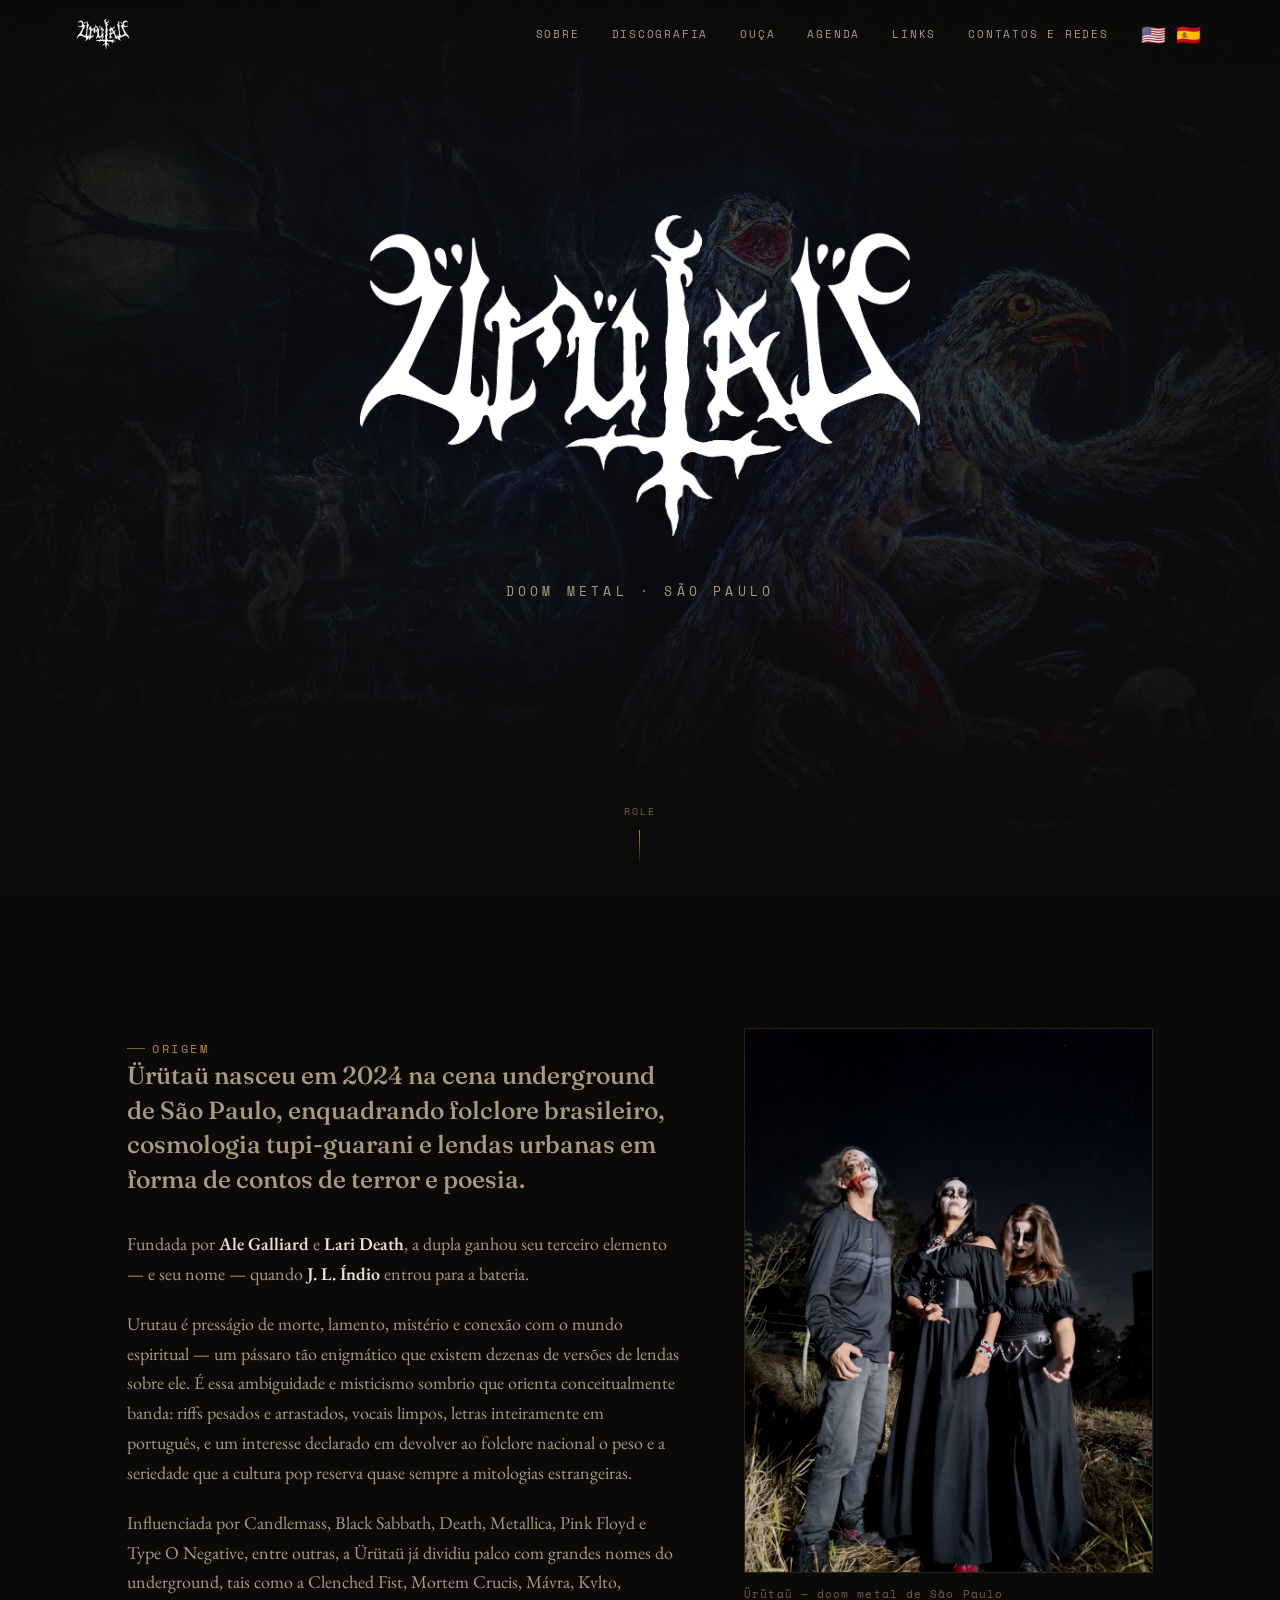
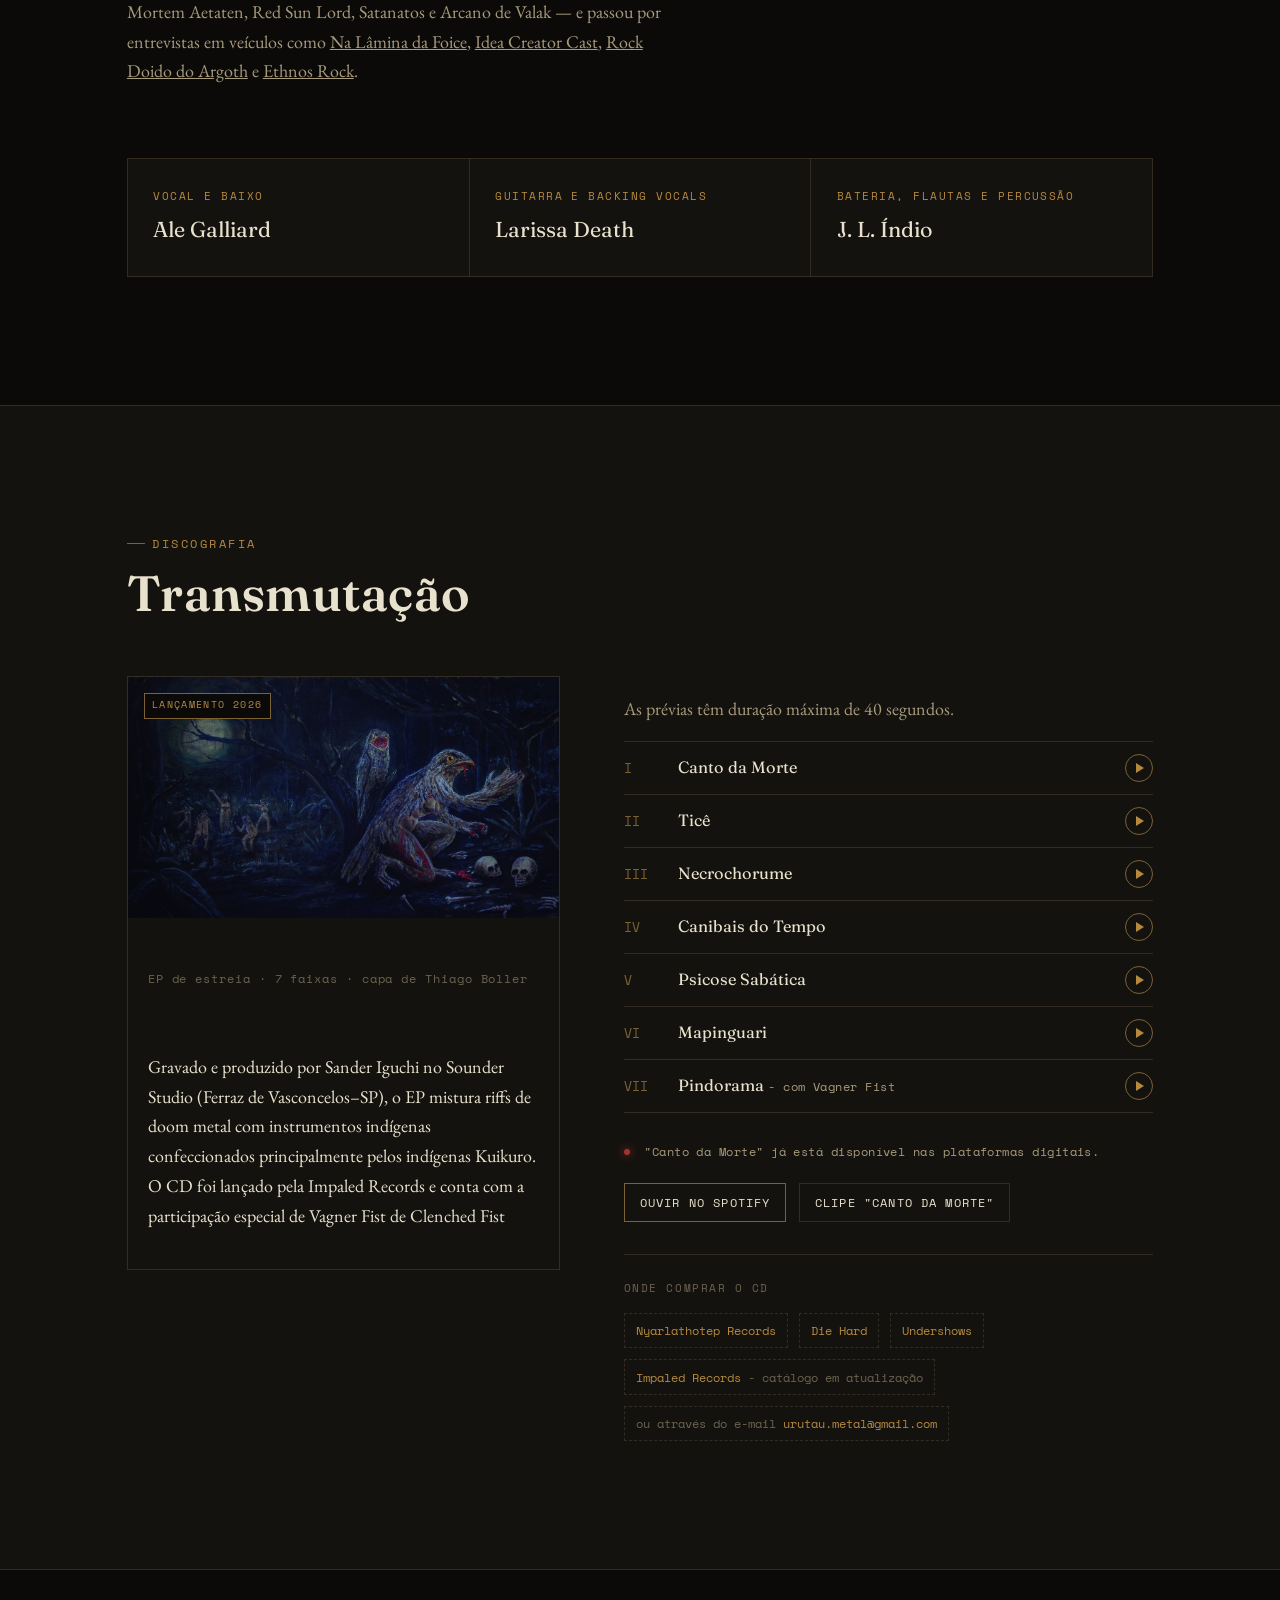
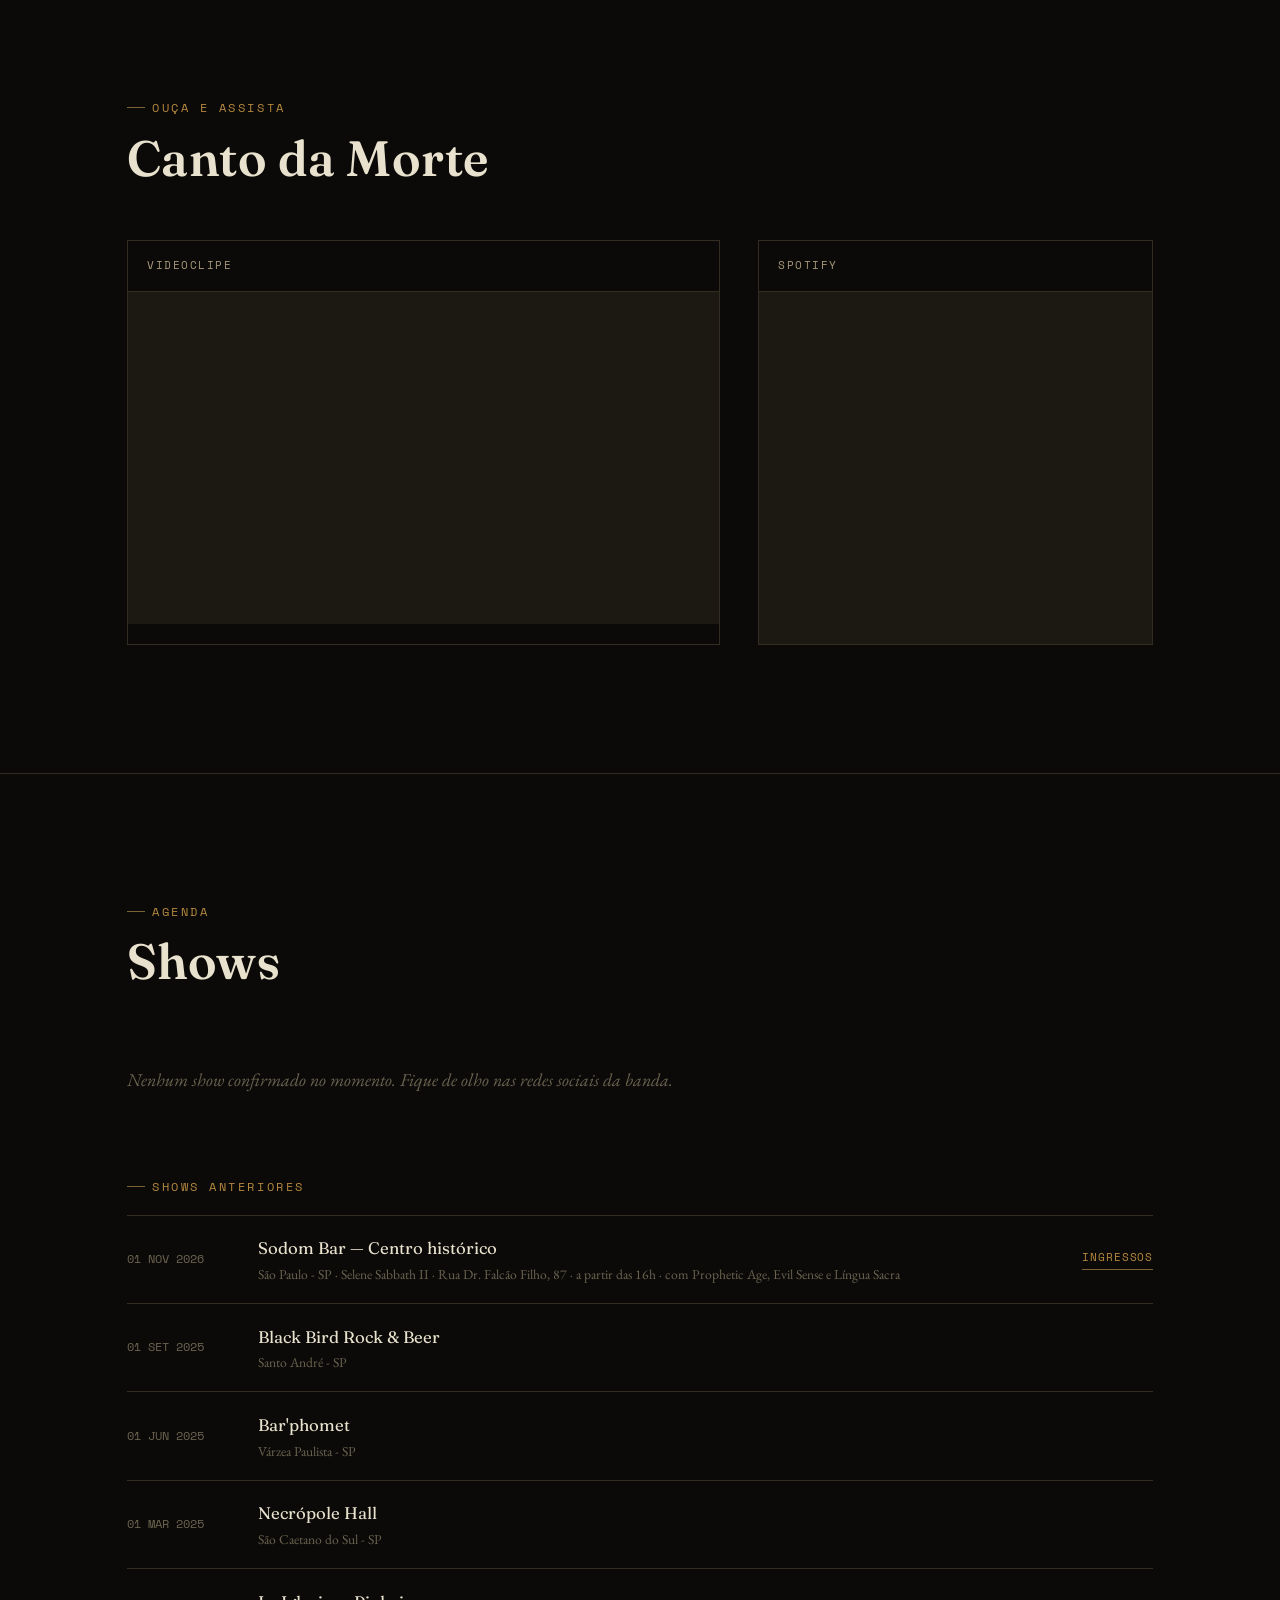
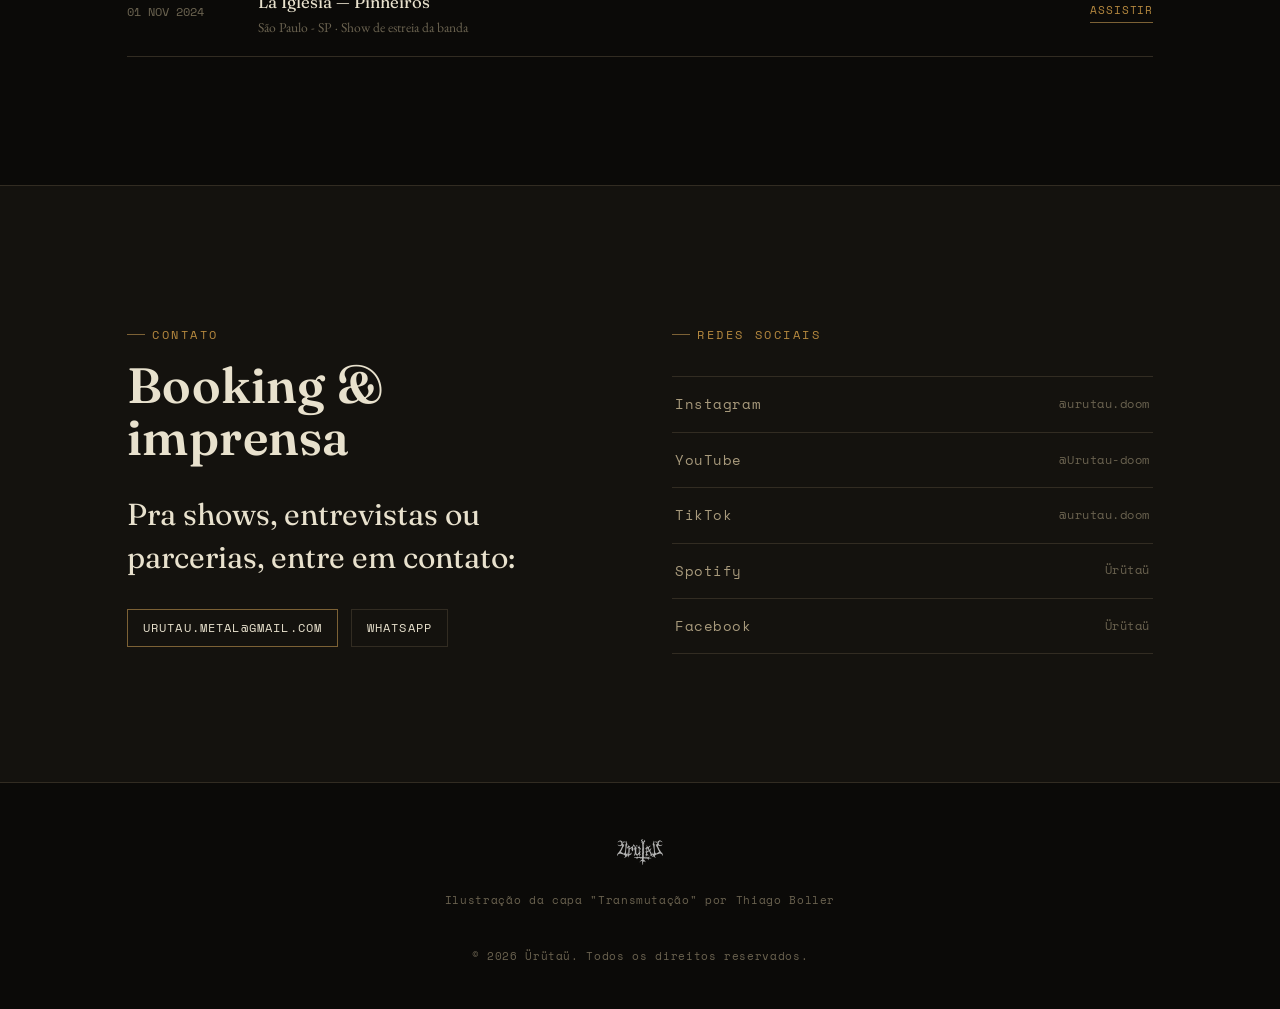
==== index.html @ 35b2490a "Add accessibility in player" ====
<!DOCTYPE html>
<html lang="pt-BR">
<head>
  <!-- Google tag (gtag.js) -->
<script async src="https://www.googletagmanager.com/gtag/js?id=G-QJNE8HHXBH"></script>
<script>
  window.dataLayer = window.dataLayer || [];
  function gtag(){dataLayer.push(arguments);}
  gtag('js', new Date());

  gtag('config', 'G-QJNE8HHXBH');
</script>
<meta charset="UTF-8">
<meta name="viewport" content="width=device-width, initial-scale=1.0">
<title>Ürütaü — Banda de Doom Metal de São Paulo</title>
<meta name="description" content="Ürütaü é uma banda de doom metal de São Paulo (SP) que enquadra folclore brasileiro, cosmologia tupi-guarani e lendas urbanas em contos de terror e poesia cantados em português. Ouça, veja a agenda de shows e conheça o EP Transmutação.">
<meta name="robots" content="index, follow">
<link rel="canonical" href="https://urutaudoom.com.br/">
<link rel="alternate" hreflang="pt-BR" href="https://urutaudoom.com.br/">
<link rel="alternate" hreflang="en" href="https://urutaudoom.com.br/en/">
<link rel="alternate" hreflang="es" href="https://urutaudoom.com.br/es/">
<link rel="alternate" hreflang="x-default" href="https://urutaudoom.com.br/">

<!-- Open Graph -->
<meta property="og:site_name" content="Ürütaü">
<meta property="og:title" content="Ürütaü — Banda de Doom Metal de São Paulo">
<meta property="og:description" content="Riffs pesados, vocais limpos, letras em português. Folclore, terror e poesia em forma de doom metal.">
<meta property="og:image" content="https://urutaudoom.com.br/assets/ilustracao-ep.jpg">
<meta property="og:url" content="https://urutaudoom.com.br/">
<meta property="og:type" content="website">
<meta property="og:locale" content="pt_BR">
<meta property="og:locale:alternate" content="en_US">
<meta property="og:locale:alternate" content="es_ES">

<!-- Twitter / X Card -->
<meta name="twitter:card" content="summary_large_image">
<meta name="twitter:title" content="Ürütaü — Banda de Doom Metal de São Paulo">
<meta name="twitter:description" content="Folclore brasileiro, cosmologia tupi-guarani e lendas urbanas em forma de contos de terror e poesia. Riffs pesados, vocais limpos, letras em português.">
<meta name="twitter:image" content="https://urutaudoom.com.br/assets/ilustracao-ep.jpg">

<link rel="icon" href="assets/logo.png">
<link rel="preconnect" href="https://fonts.googleapis.com">
<link rel="preconnect" href="https://fonts.gstatic.com" crossorigin>
<link rel="preconnect" href="https://open.spotify.com">
<link rel="preconnect" href="https://www.youtube-nocookie.com">
<link href="https://fonts.googleapis.com/css2?family=Fraunces:opsz,wght@9..144,500;9..144,600;9..144,700&family=EB+Garamond:ital,wght@0,400;0,500;1,400&family=Space+Mono:wght@400;700&display=swap" rel="stylesheet">
<link rel="stylesheet" href="css/style.css">

<!-- Dados estruturados (JSON-LD) — ajuda buscadores a entender que isso
     é uma banda, quem são os integrantes e onde seguir/ouvir. Atualize
     "sameAs" e "url" se algum link mudar. -->
<script type="application/ld+json">
{
  "@context": "https://schema.org",
  "@type": "MusicGroup",
  "name": "Ürütaü",
  "alternateName": "Ürütau",
  "genre": ["Doom Metal", "Heavy Metal"],
  "foundingDate": "2024",
  "foundingLocation": {
    "@type": "Place",
    "name": "São Paulo, SP, Brasil"
  },
  "url": "https://urutaudoom.com.br/",
  "inLanguage": "pt-BR",
  "logo": "https://urutaudoom.com.br/assets/logo.png",
  "image": "https://urutaudoom.com.br/assets/ilustracao-ep.jpg",
  "description": "Banda de doom metal de São Paulo que enquadra folclore brasileiro, cosmologia tupi-guarani e lendas urbanas em contos de terror e poesia, cantados em português.",
  "member": [
    { "@type": "Person", "name": "Ale Galliard", "roleName": "Vocal e baixo" },
    { "@type": "Person", "name": "Larissa Death", "roleName": "Guitarra e backing vocals" },
    { "@type": "Person", "name": "J. L. Índio", "roleName": "Bateria, flautas e percussão" }
  ],
  "sameAs": [
    "https://www.instagram.com/urutau.doom",
    "https://www.youtube.com/@Urutau-doom",
    "https://www.tiktok.com/@urutau.doom",
    "https://open.spotify.com/artist/2QtIRcPDaR8o3oqRsnA0KX",
    "https://www.facebook.com/share/17Nazrt1NJ/"
  ]
}
</script>
</head>
<body>
<a class="skip-link" href="#main-content">Pular para o conteúdo</a>

<nav class="nav" id="nav">
  <div class="nav__mark"><img src="assets/logo.png" alt="Ürütaü" width="140" height="80"></div>
  <button class="nav__toggle" id="navToggle" aria-expanded="false" aria-controls="navLinks">Menu</button>
  <div class="nav__links" id="navLinks">
    <a href="#sobre">Sobre</a>
    <a href="#discografia">Discografia</a>
    <a href="#ouca">Ouça</a>
    <a href="#agenda">Agenda</a>
    <a href="/links">Links</a>
    <a href="#contato">Contatos e redes</a>
    <span class="nav__langs" aria-label="Idioma">
      <!-- <a href="/" class="is-active" hreflang="pt-BR" lang="pt-BR" aria-label="português/portuguese">🇧🇷</a> -->
      <a href="/en/" hreflang="en" lang="en" aria-label="inglês/english">🇺🇸</a>
      <a href="/es/" hreflang="es" lang="es" aria-label="espanhol/spanish">🇪🇸</a>
    </span>
  </div>
</nav>

<main id="main-content" tabindex="-1">

<!-- HERO -->
<header class="hero">
  <div class="hero__bg"></div>
  <div class="hero__scrim"></div>
  <div class="hero__content">
    <h1 class="sr-only">Ürütaü — banda de doom metal de São Paulo</h1>
    <img class="hero__logo" src="assets/logo.png" alt="Ürütaü" width="2424" height="1390">
    <p class="hero__tagline">Doom Metal · São Paulo</p>
    <div class="hero__links">

      <div class="hero__bandcamp">
        <iframe scrolling="no" class="iframe-flush" src="https://bandcamp.com/band_follow_button_classic/1407030763" title="Seguir Ürütaü no Bandcamp" loading="lazy"></iframe>
      </div>
    </div>
  </div>
  <div class="hero__scroll"><span>Role</span><span class="hero__scroll-line"></span></div>
</header>

<!-- SOBRE -->
<section class="section" id="sobre">
  <div class="container">
    <div class="sobre">
      <div class="sobre__text reveal">
        <h2 class="eyebrow">Origem</h2>
        <p class="sobre__lede">Ürütaü nasceu em 2024 na cena underground de São Paulo, enquadrando folclore brasileiro, cosmologia tupi-guarani e lendas urbanas em forma de contos de terror e poesia.</p>
        <p>Fundada por <strong>Ale Galliard</strong> e <strong>Lari Death</strong>, a dupla ganhou seu terceiro elemento — e seu nome — quando <strong>J. L. Índio</strong> entrou para a bateria.</p>
        <p>Urutau é presságio de morte, lamento, mistério e conexão com o mundo espiritual — um pássaro tão enigmático que existem dezenas de versões de lendas sobre ele. É essa ambiguidade e misticismo sombrio que orienta conceitualmente banda: riffs pesados e arrastados, vocais limpos, letras inteiramente em português, e um interesse declarado em devolver ao folclore nacional o peso e a seriedade que a cultura pop reserva quase sempre a mitologias estrangeiras.</p>
        <p>Influenciada por Candlemass, Black Sabbath, Death, Metallica, Pink Floyd e Type O Negative, entre outras, a Ürütaü já dividiu palco com grandes nomes do underground, tais como a Clenched Fist, Mortem Crucis, Mávra, Kvlto, Mortem Aetaten, Red Sun Lord, Satanatos e Arcano de Valak — e passou por entrevistas em veículos como <a href="https://www.youtube.com/live/3kj3xcuJYu0?si=MPWhUmQVh30efZOI&t=6283" target="_blank" rel="noopener">Na Lâmina da Foice</a>, <a href="https://youtu.be/ehIBhbWyuD4?si=ixSk5CCgYab3Sc5v" target="_blank" rel="noopener">Idea Creator Cast</a>, <a href="https://www.youtube.com/watch?v=IE1sYvqQ3E8" target="_blank" rel="noopener">Rock Doido do Argoth</a> e <a href="https://www.youtube.com/live/z6_cGyaVimI?si=hqIt5plG8CiTBQRk" target="_blank" rel="noopener">Ethnos Rock</a>.</p>
      </div>
      <div class="sobre__photo reveal">
        <img src="assets/banda.jpg" alt="Ürütaü em sessão de fotos noturna, com corpse paint" loading="lazy" width="1800" height="2400">
        <p class="sobre__photo-cap">Ürütaü — doom metal de São Paulo</p>
      </div>
    </div>

    <div class="lineup reveal">
      <div class="lineup__item">
        <span class="lineup__role">Vocal e baixo</span>
        <span class="lineup__name">Ale Galliard</span>
      </div>
      <div class="lineup__item">
        <span class="lineup__role">Guitarra e backing vocals</span>
        <span class="lineup__name">Larissa Death</span>
      </div>
      <div class="lineup__item">
        <span class="lineup__role">Bateria, flautas e percussão</span>
        <span class="lineup__name">J. L. Índio</span>
      </div>
    </div>
  </div>
</section>

<!-- DISCOGRAFIA -->
<section class="section section--panel" id="discografia">
  <div class="container">
    <div class="section__head reveal">
      <span class="eyebrow">Discografia</span>
      <h2 class="section__title">Transmutação</h2>
    </div>

    <div class="disco">
      <div class="disco__art reveal">
        <span class="disco__status">Lançamento 2026</span>
        <img src="assets/ilustracao-ep.jpg" alt="Capa do EP Transmutação, ilustração de Thiago Boller" loading="lazy" width="1200" height="673">
        <br>
        <div class="disco__text">
          <p class="disco__sub">EP de estreia · 7 faixas · capa de Thiago Boller <br>
            <iframe scrolling="no" style="border: 0;width: 100%;height: 33px;" src="https://bandcamp.com/band_follow_button_classic/1407030763"></iframe>
          </p>
          <p class="disco__desc">Gravado e produzido por Sander Iguchi no Sounder Studio (Ferraz de Vasconcelos–SP), o EP mistura riffs de doom metal com instrumentos indígenas confeccionados principalmente pelos indígenas Kuikuro. O CD foi lançado pela <a href="https://impaledrecordsbrasil.com.br/" target="_blank" rel="noopener">Impaled Records</a> e conta com a participação especial de Vagner Fist de Clenched Fist</p>
        </div>
      </div>

      <div class="disco__meta reveal">
        
        <p id="previewHelp">As prévias têm duração máxima de 40 segundos.</p>

        <ul class="tracklist">
          <li><span class="num">I</span><span class="name">Canto da Morte</span><span class="lore">
            <button class="track-play" aria-describedby="previewHelp" data-audio="assets/audio/urutau-canto-da-morte-preview.mp3" data-track="I. Canto da Morte" aria-label="Ouvir prévia de Canto da Morte">
              <span class="play-icon" aria-hidden="true"></span>
            </button>
          </span></li>
          <li><span class="num">II</span><span class="name">Ticê</span><span class="lore">
            <button class="track-play" aria-describedby="previewHelp" data-audio="assets/audio/urutau-tice-preview.mp3" data-track="II. Ticê" aria-label="Ouvir prévia de Ticê">
              <span class="play-icon" aria-hidden="true"></span>
            </button>
          </span></li>
          <li><span class="num">III</span><span class="name">Necrochorume</span><span class="lore">
            <button class="track-play" aria-describedby="previewHelp" data-audio="assets/audio/urutau-necrochorume-preview.mp3" data-track="III. Necrochorume" aria-label="Ouvir prévia de Necrochorume">
              <span class="play-icon" aria-hidden="true"></span>
            </button>
          </span></li>
          <li><span class="num">IV</span><span class="name">Canibais do Tempo</span><span class="lore">
            <button class="track-play" aria-describedby="previewHelp" data-audio="assets/audio/urutau-canibais-do-tempo-preview.mp3" data-track="IV. Canibais do Tempo" aria-label="Ouvir prévia de Canibais do Tempo">
              <span class="play-icon" aria-hidden="true"></span>
            </button>
          </span></li>
          <li><span class="num">V</span><span class="name">Psicose Sabática</span><span class="lore">
            <button class="track-play" aria-describedby="previewHelp" data-audio="assets/audio/urutau-psicose-sabatica-preview.mp3" data-track="V. Psicose Sabática" aria-label="Ouvir prévia de Psicose Sabática">
              <span class="play-icon" aria-hidden="true"></span>
            </button>
          </span></li>
          <li><span class="num">VI</span><span class="name">Mapinguari</span><span class="lore">
            <button class="track-play" aria-describedby="previewHelp" data-audio="assets/audio/urutau-mapinguari-preview.mp3" data-track="VI. Mapinguari" aria-label="Ouvir prévia de Mapinguari">
              <span class="play-icon" aria-hidden="true"></span>
            </button>
          </span></li>
          <li><span class="num">VII</span><span class="name">Pindorama <small> - com Vagner Fist</small></span><span class="lore">
            <button class="track-play" aria-describedby="previewHelp" data-audio="assets/audio/urutau-pindorama-preview.mp3" data-track="VII. Pindorama" aria-label="Ouvir prévia de Pindorama">
              <span class="play-icon" aria-hidden="true"></span>
            </button>
          </span></li>
        </ul>

        <!-- um único player, reaproveitado por todas as faixas -->
        <audio id="previewPlayer" preload="none"></audio>
        <p id="previewStatus" role="status" aria-atomic="true"></p>

        <div class="single-note">
          <span class="dot"></span>
          <span>"Canto da Morte" já está disponível nas plataformas digitais.</span>
        </div>

        <div class="btn-row">
          <a class="btn" href="https://open.spotify.com/artist/2QtIRcPDaR8o3oqRsnA0KX" target="_blank" rel="noopener">Ouvir no Spotify</a>
          <a class="btn btn--ghost" href="https://youtu.be/8MShEesDxVA" target="_blank" rel="noopener">Clipe "Canto da Morte"</a>
        </div>

        <div class="vendas">
          <span class="vendas__label">Onde comprar o CD</span>
          <ul class="vendas__list">
            <li><a href="https://www.nyarlathotep-records.com.br/produtos/urutau-transmutacao-cd-ib1iw/" target="_blank" rel="noopener">Nyarlathotep Records</a></li>
            <li><a href="https://www.diehard.com.br/" target="_blank" rel="noopener">Die Hard</a></li>
            <li><a href="https://www.undershows.com.br/" target="_blank" rel="noopener">Undershows</a></li>
            <li><a href="https://impaledrecordsbrasil.com.br/" target="_blank" rel="noopener">Impaled Records</a> - catálogo em atualização</li>
            <li>ou através do e-mail <a href="mailto:urutau.metal@gmail.com" target="_blank" rel="noopener">urutau.metal@gmail.com</a></li>
          </ul>
        </div>
      </div>
    </div>
  </div>
</section>

<!-- OUÇA -->
<section class="section" id="ouca">
  <div class="container">
    <div class="section__head reveal">
      <span class="eyebrow">Ouça e assista</span>
      <h2 class="section__title">Canto da Morte</h2>
    </div>

    <div class="ouca">
      <div class="player-card reveal">
        <div class="player-card__head">
          <span class="player-card__label">Videoclipe</span>
        </div>
        <div class="player-card__frame">
          <iframe src="https://www.youtube-nocookie.com/embed/8MShEesDxVA" title="Ürütaü — Canto da Morte (videoclipe)" loading="lazy" allow="accelerometer; autoplay; clipboard-write; encrypted-media; gyroscope; picture-in-picture" allowfullscreen></iframe>
        </div>
      </div>

      <div class="player-card player-card--spotify reveal">
        <div class="player-card__head">
          <span class="player-card__label">Spotify</span>
        </div>
        <div class="player-card__frame">
          <iframe src="https://open.spotify.com/embed/artist/2QtIRcPDaR8o3oqRsnA0KX?utm_source=generator&theme=0" title="Ürütaü no Spotify" loading="lazy" allow="autoplay; clipboard-write; encrypted-media; fullscreen; picture-in-picture"></iframe>
        </div>
      </div>
    </div>
  </div>
</section>

<!-- AGENDA -->
<section class="section" id="agenda">
  <div class="container">
    <div class="section__head reveal">
      <span class="eyebrow">Agenda</span>
      <h2 class="section__title">Shows</h2>
    </div>

    <div id="agendaProximo" class="reveal"></div>

    <div class="reveal" style="margin-top: 3rem;">
      <h3 class="eyebrow" style="margin-bottom:1.2rem; display:inline-flex;">Shows anteriores</h3>
      <ul class="agenda__list" id="agendaPassados"></ul>
    </div>
  </div>
</section>

<!-- CONTATO -->
<section class="section section--panel" id="contato">
  <div class="container">
    <div class="contato">
      <div class="reveal">
        <span class="eyebrow">Contato</span>
        <h2 class="section__title" style="margin-top:0.9rem; margin-bottom:1.2rem;">Booking &amp; imprensa</h2>
        <p class="contato__lede">Pra shows, entrevistas ou parcerias, entre em contato:</p>
        <div class="btn-row">
          <a class="btn" href="mailto:urutau.metal@gmail.com">urutau.metal@gmail.com</a>
          <a class="btn btn--ghost" href="https://wa.me/5511997506060" target="_blank" rel="noopener">WhatsApp</a>
        </div>
      </div>

      <div class="reveal">
        <h2 class="eyebrow">Redes sociais</h2>
        <ul class="social">
          <li><a href="https://www.instagram.com/urutau.doom" target="_blank" rel="noopener">Instagram <span class="handle">@urutau.doom</span></a></li>
          <li><a href="https://www.youtube.com/@Urutau-doom" target="_blank" rel="noopener">YouTube <span class="handle">@Urutau-doom</span></a></li>
          <li><a href="https://www.tiktok.com/@urutau.doom" target="_blank" rel="noopener">TikTok <span class="handle">@urutau.doom</span></a></li>
          <li><a href="https://open.spotify.com/artist/2QtIRcPDaR8o3oqRsnA0KX" target="_blank" rel="noopener">Spotify <span class="handle">Ürütaü</span></a></li>
          <li><a href="https://www.facebook.com/share/17Nazrt1NJ/" target="_blank" rel="noopener">Facebook <span class="handle">Ürütaü</span></a></li>
        </ul>
      </div>
    </div>
  </div>
</section>

</main>

<footer class="footer">
  <div class="footer__mark"><img src="assets/logo.png" alt="Ürütaü"></div>
  <p class="footer__credit">Ilustração da capa "Transmutação" por Thiago Boller</p>
  <p class="footer__copy">© <span id="year"></span> Ürütaü. Todos os direitos reservados.</p>
</footer>

<script src="data/shows.js"></script>
<script src="js/main.js"></script>
<script src="js/player.js"></script>
</body>
</html>
---- css/style.css ----
/* =========================================================
   ÃœRÃœTAÃœ â€” sistema de design
   Paleta: noite/breu quente, sangue seco, latÃ£o sob luz de lua
   Tipografia: serifada literÃ¡ria (Fraunces + EB Garamond) contra
   grÃ£o de papel velho â€” terror poÃ©tico, nÃ£o "metal genÃ©rico"
   ========================================================= */

   :root {
    /* cor */
    --void:        #0b0a08;
    --panel:       #14120e;
    --panel-raised:#1c1913;
    --line:        #322c22;
    --ink:         #e8e1cd;
    --ink-dim:     #a89a7c;
    --ink-faint:   #6b6350;
    --blood:       #7f2020;
    --blood-bright:#a53232;
    --brass:       #b6893f;
    --brass-dim:   #7c6135;
    --night-blue:  #29323c;
  
    /* tipografia */
    --f-display: "Fraunces", "Iowan Old Style", serif;
    --f-body: "EB Garamond", "Iowan Old Style", Georgia, serif;
    --f-mono: "Space Mono", "Courier New", monospace;
  
    /* ritmo */
    --gap: clamp(1.25rem, 3vw, 2.5rem);
    --section-pad: clamp(4rem, 10vw, 8rem);
    --edge: clamp(1.25rem, 6vw, 6rem);
    --radius: 2px;
  }
  
  @media (prefers-reduced-motion: reduce) {
    * { animation-duration: 0.01ms !important; animation-iteration-count: 1 !important; transition-duration: 0.01ms !important; scroll-behavior: auto !important; }
  }
  
  *, *::before, *::after { box-sizing: border-box; }
  html { scroll-behavior: smooth; }
  
  body {
    margin: 0;
    background: var(--void);
    color: var(--ink);
    font-family: var(--f-body);
    font-size: 18px;
    line-height: 1.65;
    -webkit-font-smoothing: antialiased;
    position: relative;
  }
  
  /* grÃ£o de papel/ruÃ­do sutil sobre tudo */
  body::before {
    content: "";
    position: fixed;
    inset: 0;
    pointer-events: none;
    z-index: 500;
    opacity: 0.05;
    mix-blend-mode: overlay;
    background-image: url("data:image/svg+xml;utf8,<svg xmlns='http://www.w3.org/2000/svg' width='120' height='120'><filter id='n'><feTurbulence type='fractalNoise' baseFrequency='0.85' numOctaves='2' stitchTiles='stitch'/></filter><rect width='100%25' height='100%25' filter='url(%23n)'/></svg>");
  }
  
  img { max-width: 100%; height: auto; display: block; }
  a { color: inherit; text-decoration: none; }
  
  .skip-link {
    position: fixed;
    top: 0.75rem;
    left: 0.75rem;
    z-index: 600;
    padding: 0.65rem 1rem;
    background: var(--ink);
    color: var(--void);
    font-family: var(--f-body);
    transform: translateY(calc(-100% - 1rem));
  }
  .skip-link:focus {
    transform: translateY(0);
    outline: 2px solid var(--brass);
    outline-offset: 3px;
  }

  .sr-only {
    position: absolute;
    width: 1px; height: 1px;
    padding: 0; margin: -1px;
    overflow: hidden;
    clip: rect(0,0,0,0);
    white-space: nowrap;
    border: 0;
  }
  
  h1, h2, h3, h4 {
    font-family: var(--f-display);
    font-weight: 600;
    margin: 0;
    color: var(--ink);
    letter-spacing: 0.01em;
  }
  
  .eyebrow {
    font-family: var(--f-mono);
    font-weight: 400;
    font-size: 0.72rem;
    letter-spacing: 0.22em;
    text-transform: uppercase;
    color: var(--brass);
    display: inline-flex;
    align-items: center;
    gap: 0.6em;
  }
  .eyebrow::before {
    content: "";
    width: 1.6em;
    height: 1px;
    background: var(--brass-dim);
  }
  
  .container {
    max-width: 1180px;
    margin: 0 auto;
    padding-inline: var(--edge);
  }
  
  section { position: relative; }
  
  /* -------------------- reveal on scroll -------------------- */
  .reveal {
    opacity: 0;
    transform: translateY(22px);
    transition: opacity 0.9s cubic-bezier(.2,.7,.2,1), transform 0.9s cubic-bezier(.2,.7,.2,1);
  }
  .reveal.is-visible {
    opacity: 1;
    transform: translateY(0);
  }
  
  /* -------------------- nav -------------------- */
  .nav {
    position: fixed;
    top: 0; left: 0; right: 0;
    z-index: 200;
    display: flex;
    align-items: center;
    justify-content: space-between;
    padding: 1.1rem var(--edge);
    background: linear-gradient(to bottom, rgba(11,10,8,0.92), rgba(11,10,8,0));
    transition: background 0.4s ease;
  }
  .nav__langs a { font-size: 20px}
  .nav.scrolled {
    background: rgba(11,10,8,0.92);
    border-bottom: 1px solid var(--line);
    backdrop-filter: blur(6px);
  }
  .nav__mark {
    height: 30px;
  }
  .nav__mark img { height: 100%; width: auto; }
  .nav__links {
    display: flex;
    gap: clamp(1rem, 2.5vw, 2.2rem);
    font-family: var(--f-mono);
    font-size: 0.7rem;
    letter-spacing: 0.16em;
    text-transform: uppercase;
    color: var(--ink-dim);
    align-items: center;
  }
  .nav__links a { transition: color 0.25s ease; padding: 0.3em 0; }
  .nav__links a:hover, .nav__links a:focus-visible { color: var(--brass); }
  .nav__toggle { display: none; }
  
  @media (max-width: 720px) {
    .nav__links {
      position: fixed;
      inset: 0 0 auto auto;
      top: 0;
      height: 100vh;
      width: min(78vw, 320px);
      background: var(--panel);
      flex-direction: column;
      justify-content: center;
      align-items: flex-start;
      gap: 1.6rem;
      padding: 2rem var(--edge);
      transform: translateX(100%);
      visibility: hidden;
      transition: transform 0.4s cubic-bezier(.2,.7,.2,1);
      border-left: 1px solid var(--line);
    }
    .nav__links.open { transform: translateX(0); visibility: visible; }
    .nav__toggle {
      display: block;
      z-index: 210;
      background: none;
      border: 1px solid var(--line);
      color: var(--ink);
      font-family: var(--f-mono);
      font-size: 0.7rem;
      letter-spacing: 0.14em;
      text-transform: uppercase;
      padding: 0.5em 0.9em;
    }
  }
  
  /* -------------------- hero -------------------- */
  .hero {
    position: relative;
    min-height: 100svh;
    display: flex;
    align-items: center;
    justify-content: center;
    overflow: hidden;
    isolation: isolate;
  }
  .hero__bg {
    position: absolute;
    inset: 0;
    z-index: -2;
    background-image: url("../assets/ilustracao-hero.jpg");
    background-size: cover;
    background-position: 55% 40%;
    animation: hero-drift 26s ease-in-out infinite alternate;
  }
  @keyframes hero-drift {
    from { transform: scale(1.04) translate(0,0); }
    to   { transform: scale(1.12) translate(-1.2%, -1%); }
  }
  .hero__scrim {
    position: absolute;
    inset: 0;
    z-index: -1;
    background:
      radial-gradient(ellipse at 50% 42%, rgba(11,10,8,0.25) 0%, rgba(11,10,8,0.72) 58%, rgba(11,10,8,0.94) 100%),
      linear-gradient(180deg, rgba(11,10,8,0.55) 0%, rgba(11,10,8,0.2) 22%, rgba(11,10,8,0.35) 70%, var(--void) 100%);
  }
  .hero__content {
    text-align: center;
    display: flex;
    flex-direction: column;
    align-items: center;
    gap: clamp(1.2rem, 3vw, 2rem);
    padding: 0 var(--edge);
    animation: hero-in 1.6s cubic-bezier(.2,.7,.2,1) both;
  }
  @keyframes hero-in {
    from { opacity: 0; transform: translateY(14px); filter: blur(6px); }
    to   { opacity: 1; transform: translateY(0); filter: blur(0); }
  }
  .hero__logo {
    width: min(78vw, 560px);
    height: auto;
    filter: drop-shadow(0 0 40px rgba(0,0,0,0.6));
  }
  .hero__tagline {
    font-family: var(--f-mono);
    font-size: clamp(0.68rem, 1.4vw, 0.82rem);
    letter-spacing: 0.32em;
    text-transform: uppercase;
    color: var(--ink-dim);
  }
  .hero__tagline strong { color: var(--brass); font-weight: 400; }
  
  .hero__links {
    display: flex;
    flex-wrap: wrap;
    align-items: center;
    justify-content: center;
    gap: 0.9rem;
    margin-top: 0.3rem;
  }
  .hero__bandcamp {
    overflow: hidden;
    line-height: 0;
    max-width: 205px;
    flex: none;
  }
  .btn--solid {
    background: var(--brass);
    border-color: var(--brass);
    color: var(--void);
  }
  .btn--solid:hover, .btn--solid:focus-visible {
    background: var(--brass-dim);
    border-color: var(--brass-dim);
    color: var(--ink);
  }
  
  .hero__scroll {
    position: absolute;
    bottom: clamp(1.4rem, 4vh, 2.6rem);
    left: 50%;
    transform: translateX(-50%);
    display: flex;
    flex-direction: column;
    align-items: center;
    gap: 0.6rem;
    color: var(--ink-faint);
    font-family: var(--f-mono);
    font-size: 0.62rem;
    letter-spacing: 0.2em;
    text-transform: uppercase;
  }
  .hero__scroll-line {
    width: 1px;
    height: 34px;
    background: linear-gradient(to bottom, var(--brass), transparent);
    animation: scroll-pulse 2.4s ease-in-out infinite;
  }
  @keyframes scroll-pulse {
    0%,100% { opacity: 0.3; }
    50% { opacity: 1; }
  }
  
  /* -------------------- section shell -------------------- */
  .section {
    padding-block: var(--section-pad);
    border-bottom: 1px solid var(--line);
  }
  .section--panel { background: var(--panel); }
  .section__head {
    margin-bottom: clamp(2rem, 5vw, 3.5rem);
    display: flex;
    flex-direction: column;
    gap: 0.9rem;
  }
  .section__title {
    font-size: clamp(2rem, 4.2vw, 3.1rem);
    line-height: 1.05;
  }
  
  /* -------------------- sobre -------------------- */
  .sobre {
    display: grid;
    grid-template-columns: 1.15fr 0.85fr;
    gap: clamp(2rem, 5vw, 4rem);
    align-items: start;
  }
  .sobre__text p a { text-decoration: underline; }
  .sobre__text p { color: var(--ink-dim); margin: 0 0 1.15em; }
  .sobre__text p:last-child { margin-bottom: 0; }
  .sobre__text strong { color: var(--ink); font-weight: 600; }
  .sobre__lede {
    font-family: var(--f-display);
    font-size: clamp(1.25rem, 2.2vw, 1.55rem);
    color: var(--ink);
    font-weight: 500;
    line-height: 1.4;
    margin-bottom: 1.3em !important;
  }
  .sobre__photo {
    position: relative;
  }
  .sobre__photo img {
    width: 100%;
    height: auto;
    filter: grayscale(0.25) contrast(1.08) brightness(0.92);
    border: 1px solid var(--line);
  }
  .sobre__photo-cap {
    font-family: var(--f-mono);
    font-size: 0.68rem;
    letter-spacing: 0.1em;
    color: var(--ink-faint);
    margin-top: 0.8rem;
  }
  
  .lineup {
    margin-top: clamp(3rem, 6vw, 4.5rem);
    display: grid;
    grid-template-columns: repeat(3, 1fr);
    gap: 1px;
    background: var(--line);
    border: 1px solid var(--line);
  }
  .lineup__item {
    background: var(--panel);
    padding: 1.8rem 1.6rem;
    display: flex;
    flex-direction: column;
    gap: 0.4rem;
  }
  .lineup__role {
    font-family: var(--f-mono);
    font-size: 0.66rem;
    letter-spacing: 0.14em;
    text-transform: uppercase;
    color: var(--brass);
  }
  .lineup__name {
    font-family: var(--f-display);
    font-size: 1.35rem;
  }
  
  /* -------------------- discografia -------------------- */
  .disco {
    display: grid;
    grid-template-columns: 0.9fr 1.1fr;
    gap: clamp(2rem, 5vw, 4rem);
    align-items: flex-start;
  }
  .disco__art {
    position: relative;
    border: 1px solid var(--line);
  }
  .disco__art img { width: 100%; height: auto; }
  .disco__status {
    position: absolute;
    top: 1rem; left: 1rem;
    background: var(--void);
    border: 1px solid var(--brass-dim);
    color: var(--brass);
    font-family: var(--f-mono);
    font-size: 0.62rem;
    letter-spacing: 0.14em;
    text-transform: uppercase;
    padding: 0.4em 0.7em;
  }
  .disco__meta { color: var(--ink-dim); }
  .disco__title {
    font-size: clamp(1.7rem, 3vw, 2.3rem);
    margin-bottom: 0.4rem;
  }
  .disco__sub {
    font-family: var(--f-mono);
    font-size: 0.72rem;
    letter-spacing: 0.08em;
    color: var(--ink-faint);
    margin-bottom: 1.6rem;
  }
  .disco__desc { margin-bottom: 1.8rem; }
  
  .disco__text {
    padding: 10px 20px;
  }
  
  .tracklist {
    list-style: none;
    margin: 0 0 1.8rem;
    padding: 0;
    border-top: 1px solid var(--line);
  }
  .tracklist li {
    display: grid;
    grid-template-columns: 2.4rem 1fr auto;
    gap: 1rem;
    align-items: baseline;
    padding: 0.75rem 0;
    border-bottom: 1px solid var(--line);
  
    small {
      font-family: var(--f-mono);
      font-size: 0.72rem;
      color: var(--ink-dim);
      letter-spacing: 0.04em;
    }
  }
  .tracklist .num {
    font-family: var(--f-mono);
    color: var(--brass-dim);
    font-size: 0.82rem;
  }
  .tracklist .name {
    font-family: var(--f-display);
    color: var(--ink);
    font-size: 1.02rem;
  }
  .tracklist .lore {
    font-family: var(--f-body);
    font-style: italic;
    color: var(--ink-faint);
    font-size: 0.9rem;
    text-align: right;
  }
  @media (max-width: 640px) {
    .tracklist li { grid-template-columns: 2rem 1fr; }
    .tracklist .lore { grid-column: 2 / -1; text-align: left; margin-top: 0.15rem; }
  }
  
  .single-note {
    display: flex;
    align-items: center;
    margin-top: 5px;
    gap: 0.9rem;
    font-family: var(--f-mono);
    font-size: 0.72rem;
    color: var(--ink-dim);
    letter-spacing: 0.04em;
  }
  .single-note .dot {
    width: 6px; height: 6px; border-radius: 50%;
    background: var(--blood-bright);
    box-shadow: 0 0 8px var(--blood-bright);
    flex: none;
  }
  
  /* -------------------- botÃµes / links de plataforma -------------------- */
  .btn-row { display: flex; flex-wrap: wrap; gap: 0.8rem; margin-top: 1.4rem; width: 100%;}
  .btn {
    display: inline-flex;
    align-items: center;
    gap: 0.55em;
    padding: 0.75em 1.3em;
    font-family: var(--f-mono);
    font-size: 0.72rem;
    letter-spacing: 0.1em;
    text-transform: uppercase;
    border: 1px solid var(--brass-dim);
    color: var(--ink);
    transition: border-color 0.25s ease, color 0.25s ease, background 0.25s ease;
  }
  .btn:hover, .btn:focus-visible {
    border-color: var(--brass);
    color: var(--void);
    background: var(--brass);
  }
  .btn--ghost { border-color: var(--line); }
  .btn--ghost:hover { background: var(--panel-raised); color: var(--ink); border-color: var(--ink-dim); }
  
  /* -------------------- ouÃ§a (players) -------------------- */
  .ouca {
    display: grid;
    grid-template-columns: 1.2fr 0.8fr;
    gap: var(--gap);
  }
  .player-card {
    border: 1px solid var(--line);
    background: var(--void);
  }
  .player-card__head {
    display: flex;
    align-items: center;
    justify-content: space-between;
    padding: 1rem 1.2rem;
    border-bottom: 1px solid var(--line);
  }
  .player-card__label {
    font-family: var(--f-mono);
    font-size: 0.68rem;
    letter-spacing: 0.14em;
    text-transform: uppercase;
    color: var(--ink-dim);
  }
  .player-card__frame {
    position: relative;
    width: 100%;
    aspect-ratio: 16 / 9;
    background: var(--panel-raised);
  }
  .player-card__frame iframe {
    position: absolute;
    inset: 0;
    width: 100%;
    height: 100%;
    border: 0;
  }
  .player-card--spotify .player-card__frame {
    aspect-ratio: auto;
    height: 352px;
  }
  @media (max-width: 860px) {
    .ouca { grid-template-columns: 1fr; }
  }
  
  /* -------------------- ouÃ§a: bandcamp + prÃ©-save -------------------- */
  .ouca__extra {
    margin-top: var(--gap);
    display: grid;
    grid-template-columns: 1fr 1fr;
    gap: var(--gap);
  }
  .ouca__extra > div {
    border: 1px solid var(--line);
    background: var(--void);
    padding: 1.2rem;
  }
  .ouca__extra .player-card__label {
    display: block;
    margin-bottom: 0.9rem;
  }
  .presave__track {
    font-family: var(--f-display);
    font-size: 1.15rem;
    margin: 0 0 1rem;
    color: var(--ink);
  }
  .iframe-flush {
    border: 0;
    width: 100%;
    height: 33px;
  }
  @media (max-width: 860px) {
    .ouca__extra { grid-template-columns: 1fr; }
  }
  
  /* -------------------- agenda: espaÃ§amentos -------------------- */
  .agenda__past { margin-top: 3rem; }
  .eyebrow--spaced { margin-bottom: 1.2rem; }
  
  /* -------------------- contato: tÃ­tulo -------------------- */
  .contato__title { margin-top: 0.9rem; margin-bottom: 1.2rem; }
  
  /* -------------------- onde comprar -------------------- */
  .vendas {
    margin-top: 2rem;
    padding-top: 1.6rem;
    border-top: 1px solid var(--line);
  }
  .vendas__label {
    font-family: var(--f-mono);
    font-size: 0.68rem;
    letter-spacing: 0.14em;
    text-transform: uppercase;
    color: var(--ink-faint);
    margin-bottom: 0.9rem;
    display: block;
  }
  .vendas__list {
    list-style: none;
    margin: 0;
    padding: 0;
    display: flex;
    flex-wrap: wrap;
    gap: 0.7rem;
  }
  .vendas__list li {
    font-family: var(--f-mono);
    font-size: 0.76rem;
    color: var(--ink-faint);
    border: 1px dashed var(--line);
    padding: 0.55em 0.9em;
  }
  .vendas__list li.disponivel {
    border-style: solid;
    border-color: var(--brass-dim);
    color: var(--ink);
  }
  .vendas__list a { color: var(--brass); }
  
  /* -------------------- agenda -------------------- */
  .agenda__next {
    border: 1px solid var(--brass-dim);
    background: linear-gradient(160deg, rgba(182,137,63,0.08), transparent 60%);
    padding: clamp(1.6rem, 4vw, 2.6rem);
    display: grid;
    grid-template-columns: auto 1fr auto;
    gap: clamp(1.2rem, 4vw, 2.5rem);
    align-items: center;
    margin-bottom: clamp(2rem, 5vw, 3rem);
  }
  .agenda__date {
    font-family: var(--f-display);
    text-align: center;
    line-height: 1;
    border-right: 1px solid var(--line);
    padding-right: clamp(1.2rem, 4vw, 2.5rem);
  }
  .agenda__date .day { font-size: clamp(2.6rem, 6vw, 3.6rem); display: block; color: var(--brass); }
  .agenda__date .mon { font-family: var(--f-mono); font-size: 0.72rem; letter-spacing: 0.16em; text-transform: uppercase; color: var(--ink-dim); }
  .agenda__date .yr  { font-family: var(--f-mono); font-size: 0.66rem; color: var(--ink-faint); }
  .agenda__info .eyebrow { margin-bottom: 0.6rem; }
  .agenda__local { font-size: clamp(1.35rem, 2.6vw, 1.8rem); margin-bottom: 0.3rem; }
  .agenda__cidade { color: var(--ink-dim); font-size: 0.98rem; }
  
  .agenda__list { list-style: none; margin: 0; padding: 0; border-top: 1px solid var(--line); }
  .agenda__row {
    display: grid;
    grid-template-columns: 7rem 1fr auto;
    gap: 1.2rem;
    align-items: center;
    padding: 1.1rem 0;
    border-bottom: 1px solid var(--line);
    color: var(--ink-dim);
  }
  .agenda__row time { font-family: var(--f-mono); font-size: 0.78rem; color: var(--ink-faint); }
  .agenda__row .row-local { color: var(--ink); font-family: var(--f-display); font-size: 1.05rem; }
  .agenda__row .row-cidade { display: block; font-size: 0.85rem; color: var(--ink-faint); font-family: var(--f-body); }
  .agenda__row a { font-family: var(--f-mono); font-size: 0.68rem; letter-spacing: 0.08em; text-transform: uppercase; color: var(--brass); border-bottom: 1px solid var(--brass-dim); padding-bottom: 2px; }
  @media (max-width: 640px) {
    .agenda__next { grid-template-columns: auto 1fr; }
    .agenda__next .btn-row { grid-column: 1 / -1; }
    .agenda__date { padding-right: 1.2rem; }
    .agenda__row { grid-template-columns: 1fr; gap: 0.3rem; }
  }
  .agenda__empty { color: var(--ink-faint); font-style: italic; padding: 1.4rem 0; }
  
  /* -------------------- contato -------------------- */
  .contato {
    display: grid;
    grid-template-columns: 1fr 1fr;
    gap: clamp(2rem, 5vw, 4rem);
  }
  .contato__lede { font-family: var(--f-display); font-size: clamp(1.4rem, 2.6vw, 1.9rem); color: var(--ink); line-height: 1.4; }
  .social {
    list-style: none;
    margin: 2rem 0 0;
    padding: 0;
    border-top: 1px solid var(--line);
  }
  .social li { border-bottom: 1px solid var(--line); }
  .social a {
    display: flex;
    align-items: center;
    justify-content: space-between;
    padding: 1rem 0.2rem;
    font-family: var(--f-mono);
    font-size: 0.85rem;
    letter-spacing: 0.04em;
    color: var(--ink-dim);
    transition: color 0.25s ease, padding-left 0.25s ease;
  }
  .social a:hover, .social a:focus-visible { color: var(--brass); padding-left: 0.5rem; }
  .social .handle { color: var(--ink-faint); font-size: 0.78rem; }
  
  /* -------------------- footer -------------------- */
  .footer {
    padding: clamp(2.5rem, 6vw, 3.5rem) 0 2rem;
    text-align: center;
    display: flex;
    flex-direction: column;
    align-items: center;
    gap: 1rem;
  }
  .footer__mark { height: 26px; opacity: 0.7; }
  .footer__mark img { height: 100%; }
  .footer__credit, .footer__copy {
    font-family: var(--f-mono);
    font-size: 0.68rem;
    letter-spacing: 0.06em;
    color: var(--ink-faint);
  }
  .footer__credit a { color: var(--ink-dim); border-bottom: 1px solid var(--line); }
  
  /* -------------------- responsivo geral -------------------- */
  @media (max-width: 860px) {
    .sobre, .disco, .contato { grid-template-columns: 1fr; }
    .disco__art { max-width: 420px; }
    .lineup { grid-template-columns: 1fr; }
  }
  
  /* -------------------- foco visÃ­vel -------------------- */
  a:focus-visible, button:focus-visible {
    outline: 1px solid var(--brass);
    outline-offset: 3px;
  }
  
  .track-play {
    width: 28px; height: 28px;
    border: 1px solid var(--brass-dim);
    border-radius: 50%;
    background: none;
    display: grid;
    place-items: center;
    cursor: pointer;
    flex: none;
  }
  .play-icon {
    width: 0; height: 0;
    border-style: solid;
    border-width: 5px 0 5px 8px;
    border-color: transparent transparent transparent var(--brass);
    margin-left: 2px; /* otimiza visual do triÃ¢ngulo */
  }
  /* quando estÃ¡ tocando, vira Ã­cone de stopo */
  .track-play.is-playing .play-icon {
    width: 6px; 
    height: 10px;
    border: 0;
    background: var(--brass);
    box-shadow: 4px 0 0 var(--brass);
    margin-left: -4px;
  }

/* =========================================================
   PÁGINA /links/ (link-in-bio, pro QR code do banner impresso)
   ========================================================= */
.linkhub {
  max-width: 560px;
  margin: 0 auto;
  padding: clamp(2.5rem, 8vw, 4rem) var(--edge) clamp(3rem, 8vw, 5rem);
}
.linkhub__header {
  text-align: center;
  display: flex;
  flex-direction: column;
  align-items: center;
  gap: 1rem;
  margin-bottom: clamp(2.5rem, 8vw, 3.5rem);
}
.linkhub__logo { width: min(58vw, 210px); height: auto; }
.linkhub__tagline {
  font-family: var(--f-mono);
  font-size: 0.7rem;
  letter-spacing: 0.28em;
  text-transform: uppercase;
  color: var(--ink-dim);
}
.linkhub__group { margin-bottom: clamp(2rem, 6vw, 2.75rem); }
.linkhub__group:last-child { margin-bottom: 0; }
.linkhub__group-title {
  font-weight: 400;
  font-family: var(--f-mono);
  font-size: 0.68rem;
  letter-spacing: 0.2em;
  text-transform: uppercase;
  color: var(--brass);
  display: flex;
  align-items: center;
  gap: 0.6em;
  margin-bottom: 0.9rem;
}
.linkhub__group-title::after {
  content: "";
  flex: 1;
  height: 1px;
  background: var(--line);
}
.linkhub__list { list-style: none; margin: 0; padding: 0; }
.linkhub__item {
  border: 1px solid var(--line);
  margin-bottom: 0.7rem;
  background: var(--panel);
  transition: border-color 0.25s ease, background 0.25s ease, transform 0.15s ease;
}
.linkhub__item a {
  display: flex;
  align-items: center;
  justify-content: space-between;
  gap: 1rem;
  padding: 1.05rem 1.3rem;
  font-family: var(--f-display);
  font-size: 1.05rem;
  color: var(--ink);
}
.linkhub__item .arrow {
  font-family: var(--f-mono);
  font-size: 0.85rem;
  color: var(--brass-dim);
  transition: transform 0.25s ease, color 0.25s ease;
  flex: none;
}
.linkhub__item:hover, .linkhub__item:focus-within {
  border-color: var(--brass-dim);
  background: var(--panel-raised);
}
.linkhub__item:hover .arrow, .linkhub__item:focus-within .arrow {
  color: var(--brass);
  transform: translateX(3px);
}
.linkhub__item:active { transform: scale(0.99); }

.linkhub__footer {
  text-align: center;
  margin-top: clamp(2.5rem, 8vw, 3.5rem);
  display: flex;
  flex-direction: column;
  align-items: center;
  gap: 0.9rem;
}
.linkhub__back {
  font-family: var(--f-mono);
  font-size: 0.7rem;
  letter-spacing: 0.12em;
  text-transform: uppercase;
  color: var(--ink-dim);
  border-bottom: 1px solid var(--line);
  padding-bottom: 2px;
}
.linkhub__back:hover, .linkhub__back:focus-visible { color: var(--brass); border-color: var(--brass-dim); }
.linkhub__copy {
  font-family: var(--f-mono);
  font-size: 0.65rem;
  color: var(--ink-faint);
}
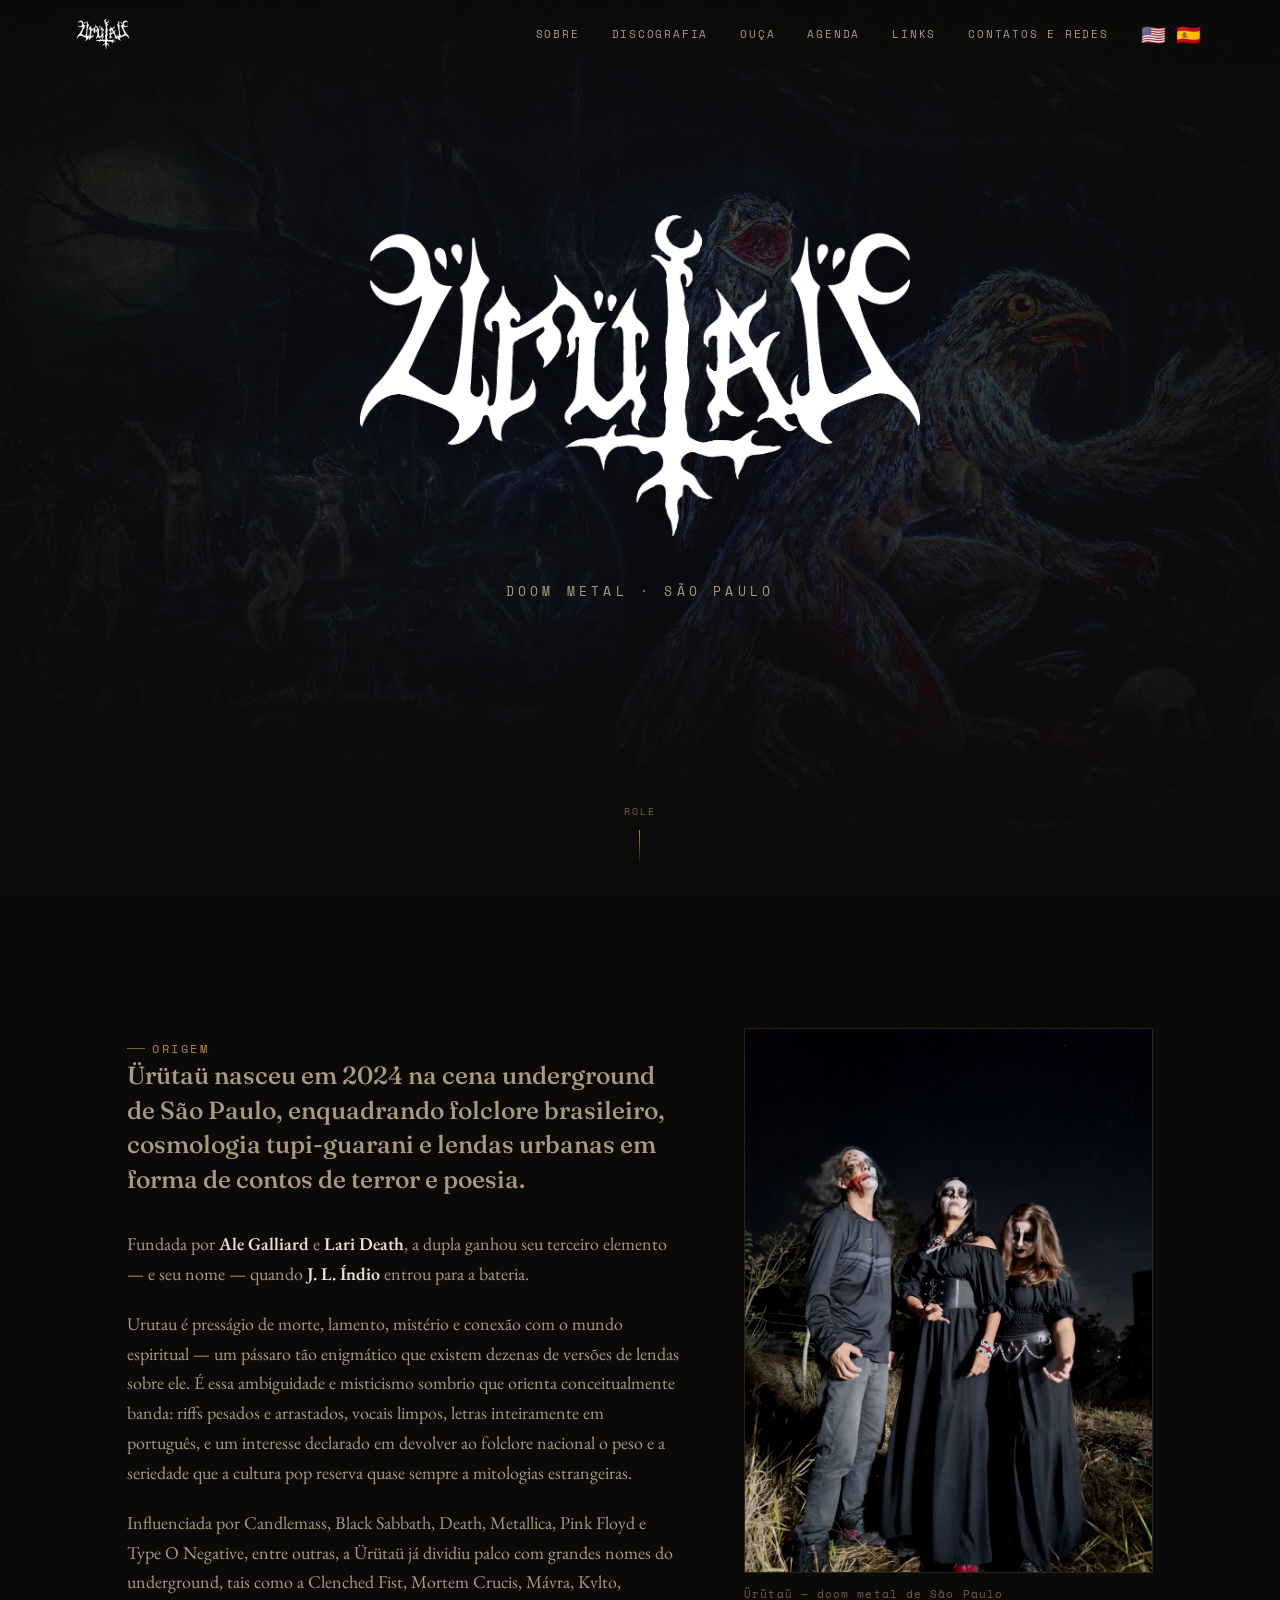
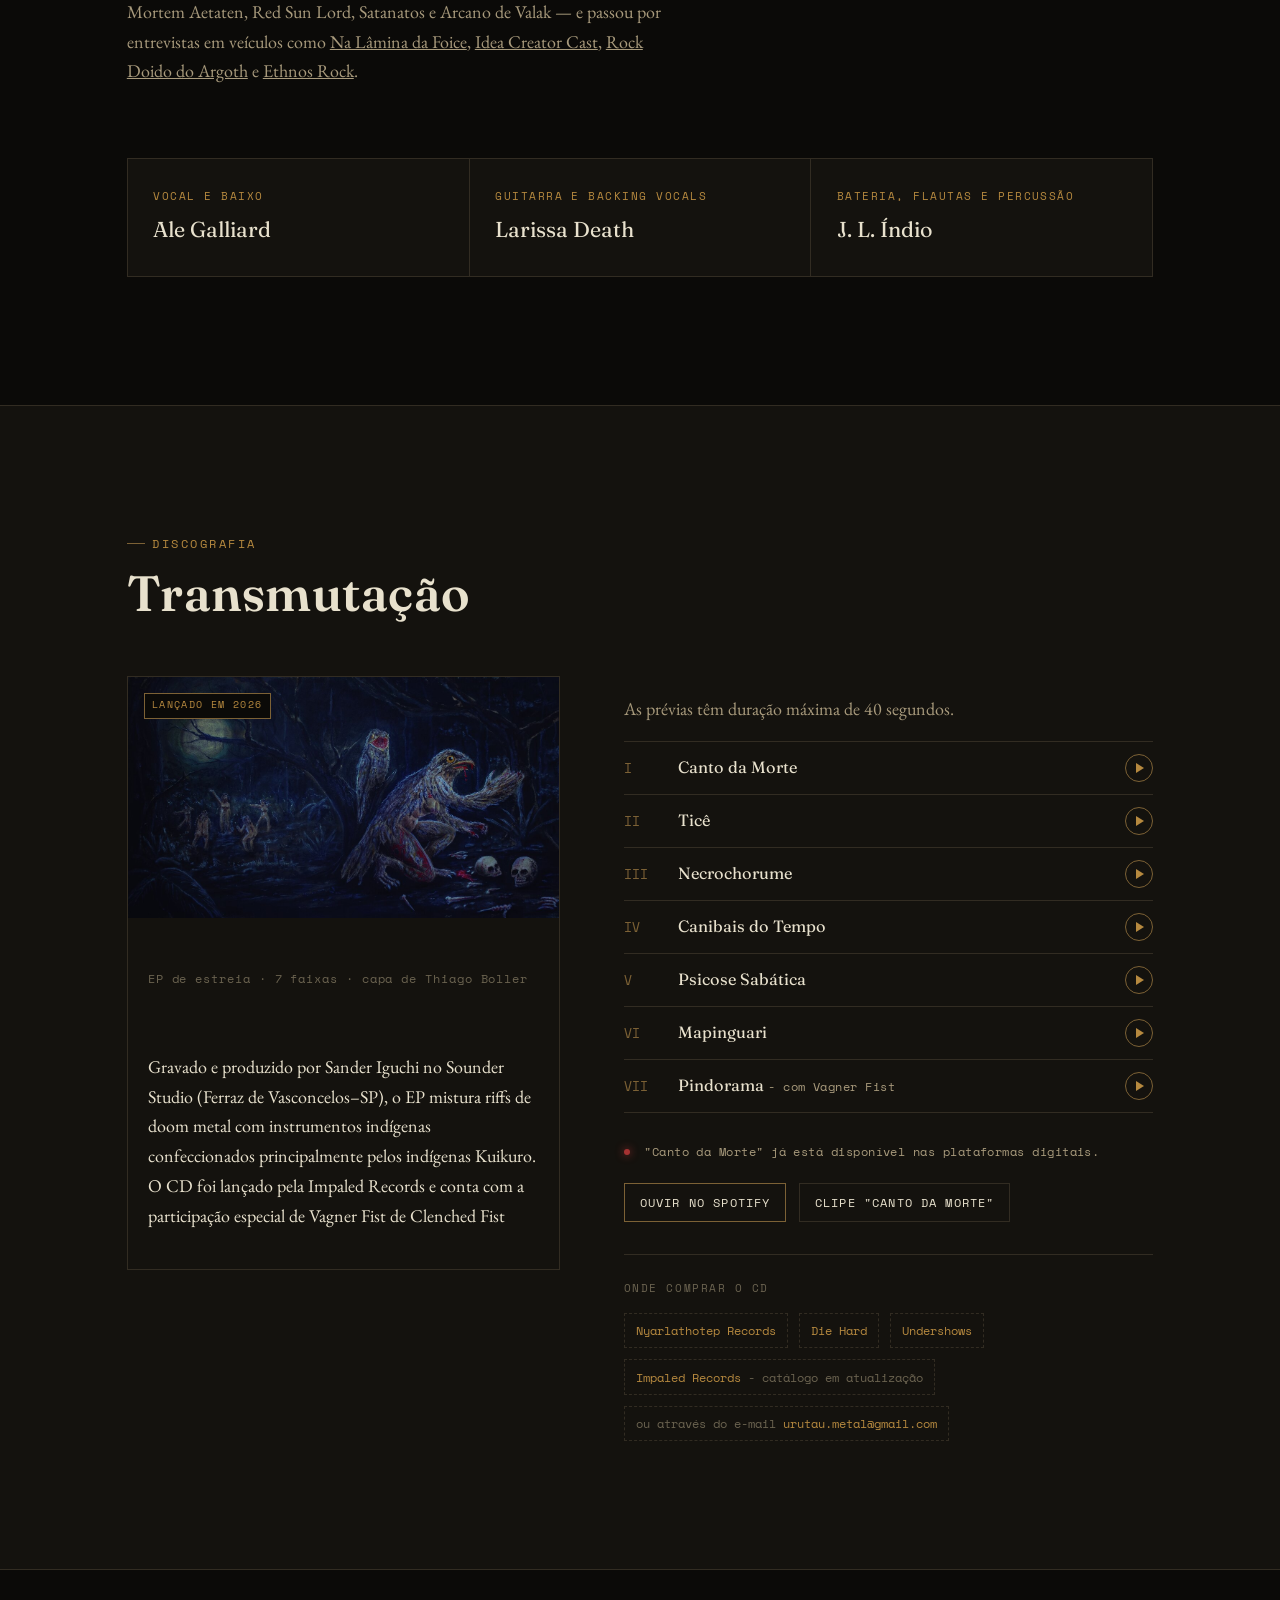
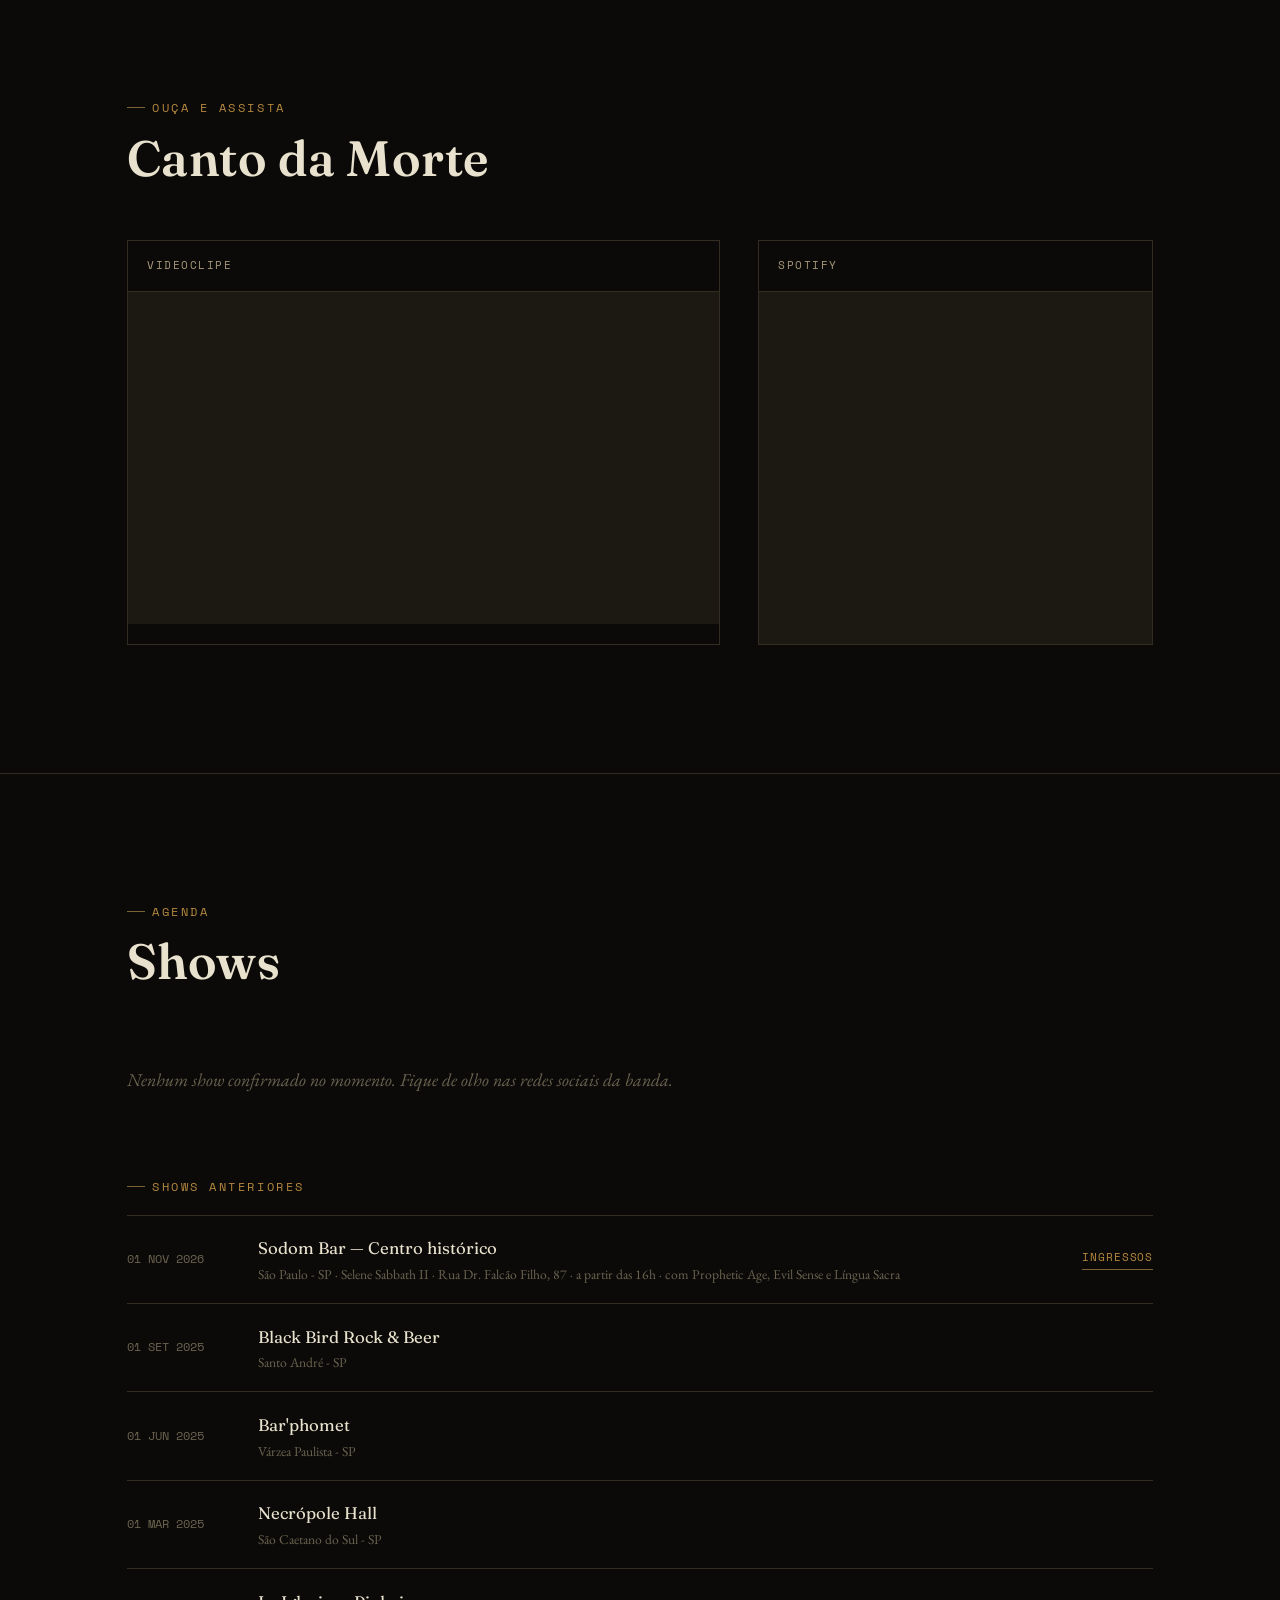
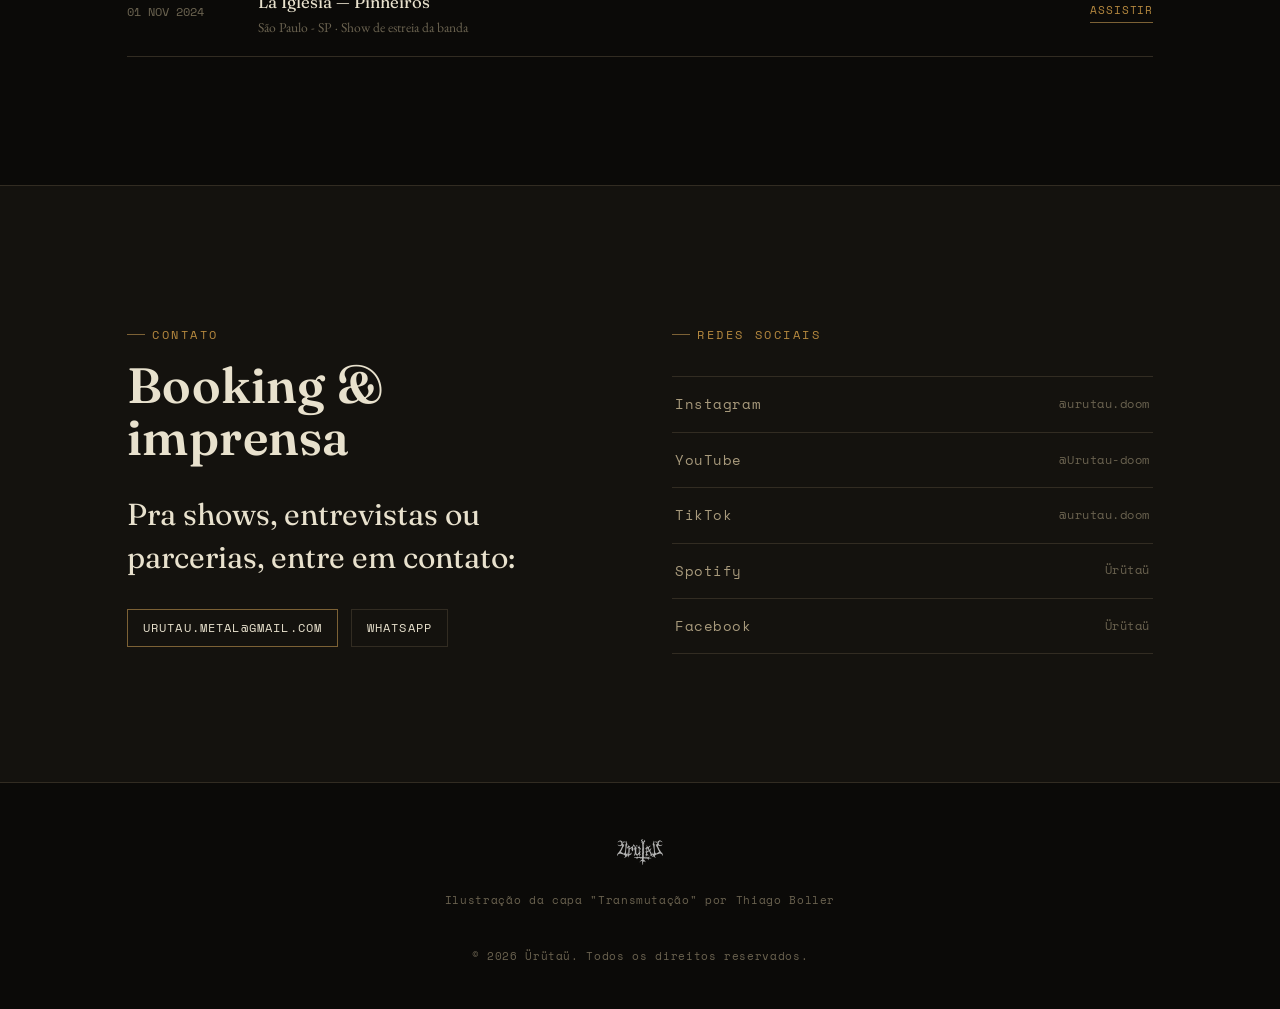
==== commit 46461dfb: "Change release texts" ====
--- a/index.html
+++ b/index.html
@@ -86,7 +86,7 @@
 <a class="skip-link" href="#main-content">Pular para o conteúdo</a>
 
 <nav class="nav" id="nav">
-  <div class="nav__mark"><img src="assets/logo.png" alt="Ürütaü" width="140" height="80"></div>
+  <div class="nav__mark"><img src="assets/logo.png" alt="Logotipo da banda brasileira de horror doom metal Urutau, de São Paulo, com o nome da banda em letras estilizadas." width="140" height="80"></div>
   <button class="nav__toggle" id="navToggle" aria-expanded="false" aria-controls="navLinks">Menu</button>
   <div class="nav__links" id="navLinks">
     <a href="#sobre">Sobre</a>
@@ -107,11 +107,11 @@
 
 <!-- HERO -->
 <header class="hero">
-  <div class="hero__bg"></div>
+  <div class="hero__bg" role="img" aria-label="Transmutação: guerreira indígena se transforma em urutau, com outra ave atrás dela. Ilustração de Thiago Boller."></div>
   <div class="hero__scrim"></div>
   <div class="hero__content">
     <h1 class="sr-only">Ürütaü — banda de doom metal de São Paulo</h1>
-    <img class="hero__logo" src="assets/logo.png" alt="Ürütaü" width="2424" height="1390">
+    <img class="hero__logo" src="assets/logo.png" alt="Logotipo da banda brasileira de horror doom metal Urutau, de São Paulo, com o nome da banda em letras estilizadas." width="2424" height="1390">
     <p class="hero__tagline">Doom Metal · São Paulo</p>
     <div class="hero__links">
 
@@ -135,7 +135,7 @@
         <p>Influenciada por Candlemass, Black Sabbath, Death, Metallica, Pink Floyd e Type O Negative, entre outras, a Ürütaü já dividiu palco com grandes nomes do underground, tais como a Clenched Fist, Mortem Crucis, Mávra, Kvlto, Mortem Aetaten, Red Sun Lord, Satanatos e Arcano de Valak — e passou por entrevistas em veículos como <a href="https://www.youtube.com/live/3kj3xcuJYu0?si=MPWhUmQVh30efZOI&t=6283" target="_blank" rel="noopener">Na Lâmina da Foice</a>, <a href="https://youtu.be/ehIBhbWyuD4?si=ixSk5CCgYab3Sc5v" target="_blank" rel="noopener">Idea Creator Cast</a>, <a href="https://www.youtube.com/watch?v=IE1sYvqQ3E8" target="_blank" rel="noopener">Rock Doido do Argoth</a> e <a href="https://www.youtube.com/live/z6_cGyaVimI?si=hqIt5plG8CiTBQRk" target="_blank" rel="noopener">Ethnos Rock</a>.</p>
       </div>
       <div class="sobre__photo reveal">
-        <img src="assets/banda.jpg" alt="Ürütaü em sessão de fotos noturna, com corpse paint" loading="lazy" width="1800" height="2400">
+        <img src="assets/banda.jpg" alt="Os 3 integrantes da banda brasileira de horror doom metal Urutau posam com corpse paint em uma fotografia noturna." loading="lazy" width="1800" height="2400">
         <p class="sobre__photo-cap">Ürütaü — doom metal de São Paulo</p>
       </div>
     </div>
@@ -167,8 +167,8 @@
 
     <div class="disco">
       <div class="disco__art reveal">
-        <span class="disco__status">Lançamento 2026</span>
-        <img src="assets/ilustracao-ep.jpg" alt="Capa do EP Transmutação, ilustração de Thiago Boller" loading="lazy" width="1200" height="673">
+        <span class="disco__status">Lançado em 2026</span>
+        <img src="assets/ilustracao-ep.jpg" alt="Transmutação: guerreira indígena se transforma em urutau, com outra ave atrás dela. Ilustração de Thiago Boller." loading="lazy" width="1200" height="673">
         <br>
         <div class="disco__text">
           <p class="disco__sub">EP de estreia · 7 faixas · capa de Thiago Boller <br>
@@ -327,7 +327,7 @@
 </main>
 
 <footer class="footer">
-  <div class="footer__mark"><img src="assets/logo.png" alt="Ürütaü"></div>
+  <div class="footer__mark"><img src="assets/logo.png" alt="Logotipo da banda brasileira de horror doom metal Urutau, de São Paulo, com o nome da banda em letras estilizadas."></div>
   <p class="footer__credit">Ilustração da capa "Transmutação" por Thiago Boller</p>
   <p class="footer__copy">© <span id="year"></span> Ürütaü. Todos os direitos reservados.</p>
 </footer>
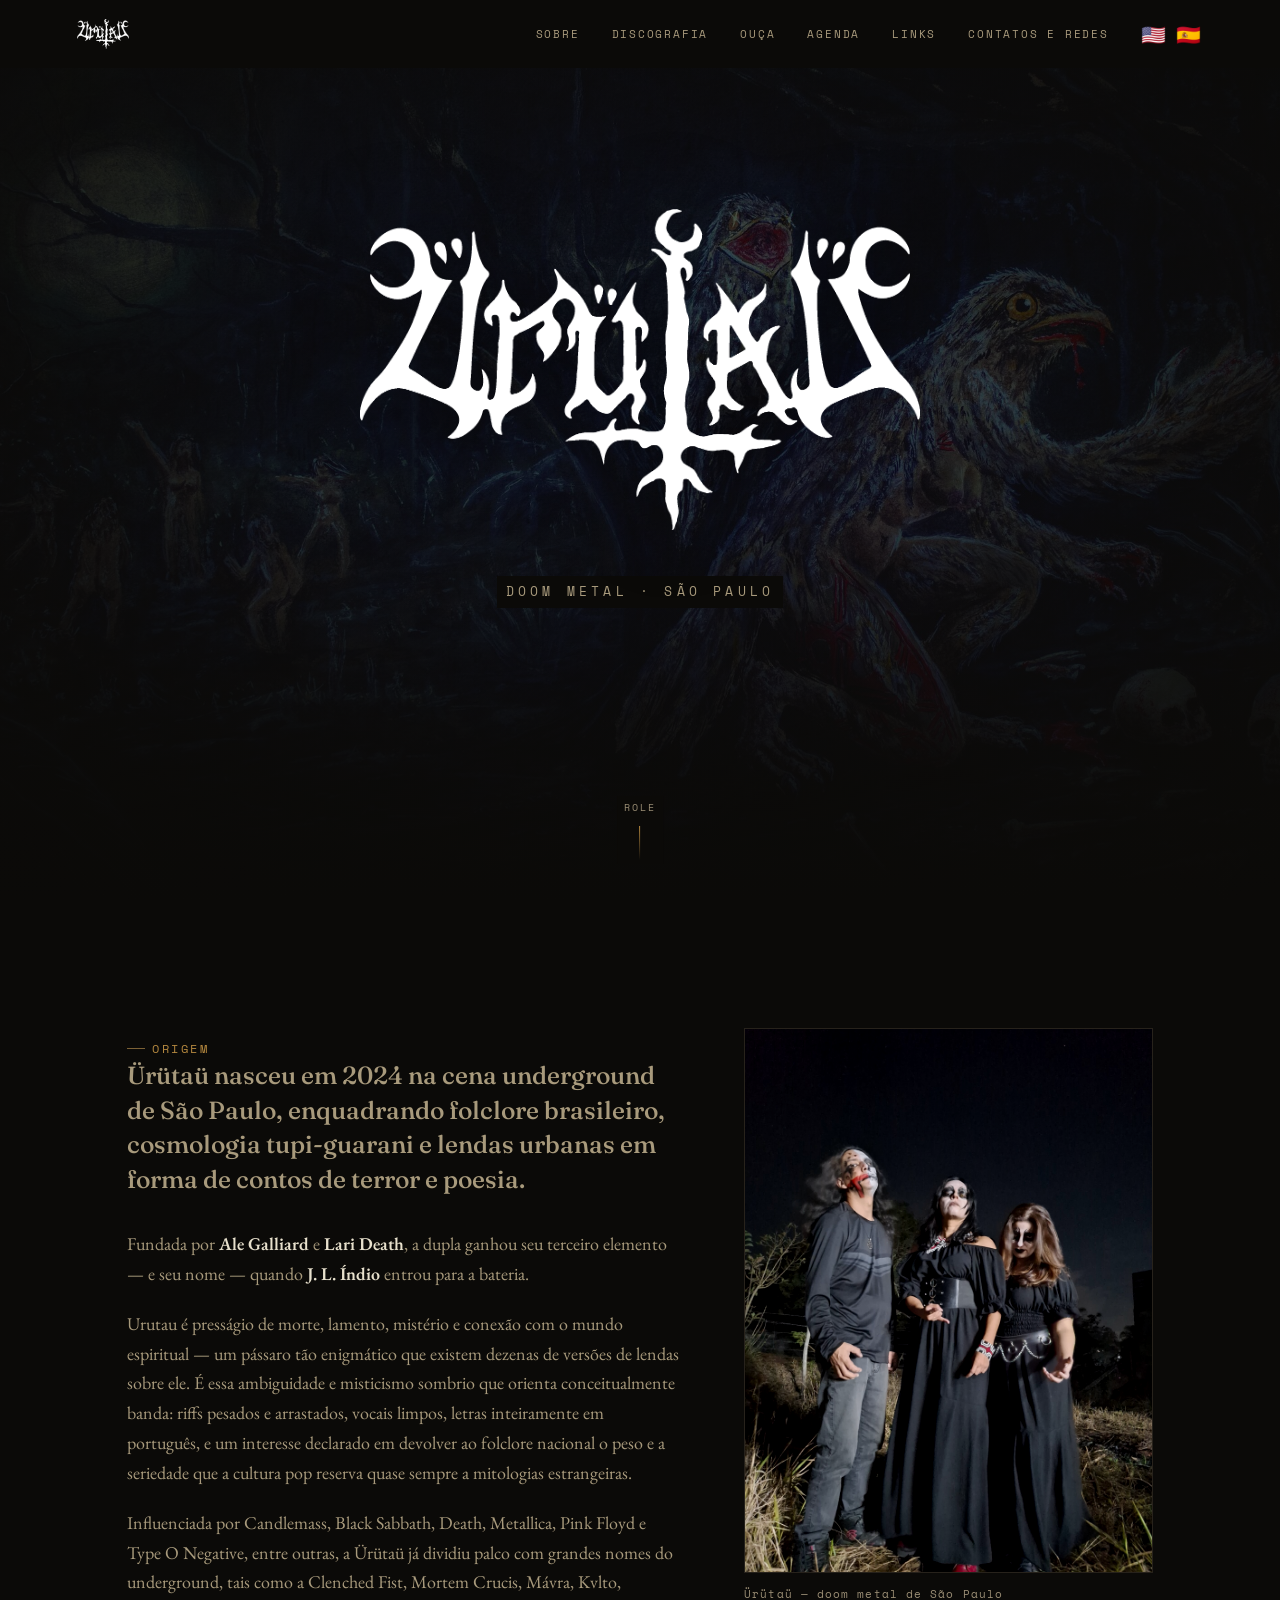
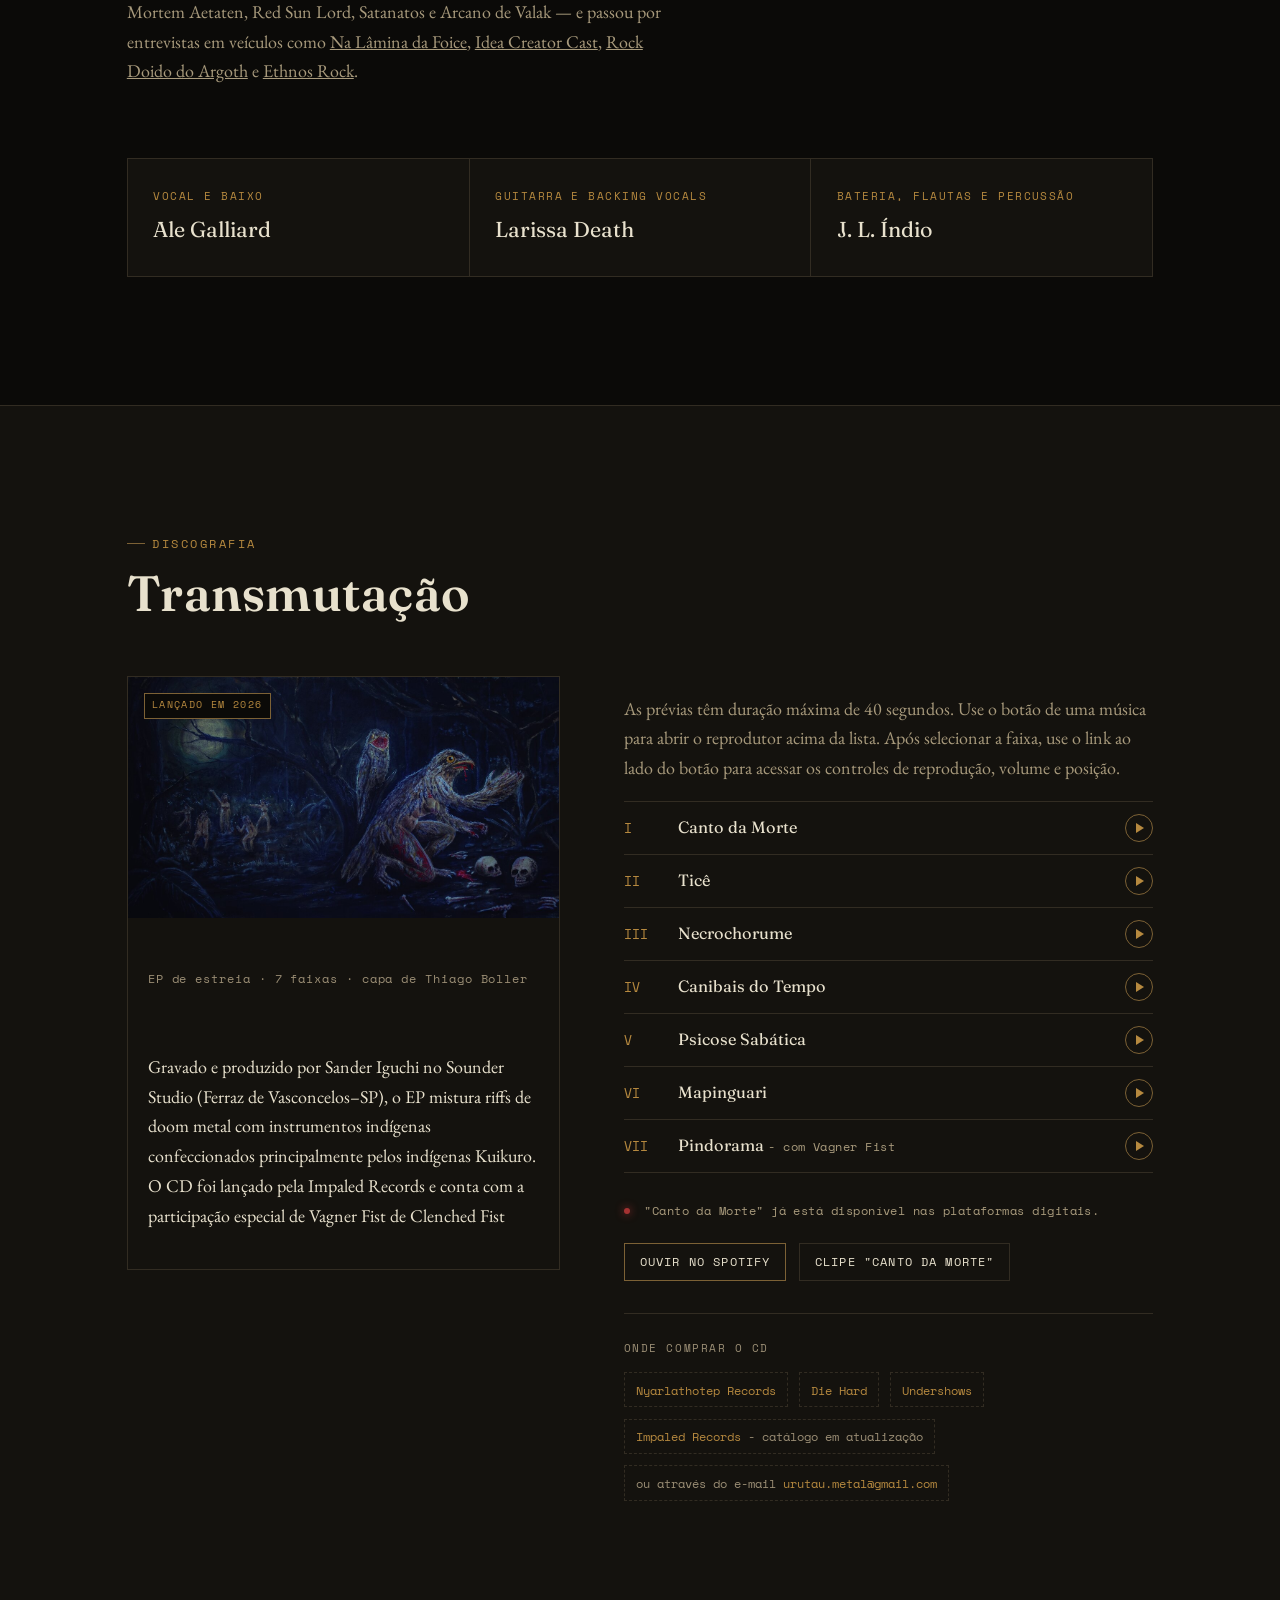
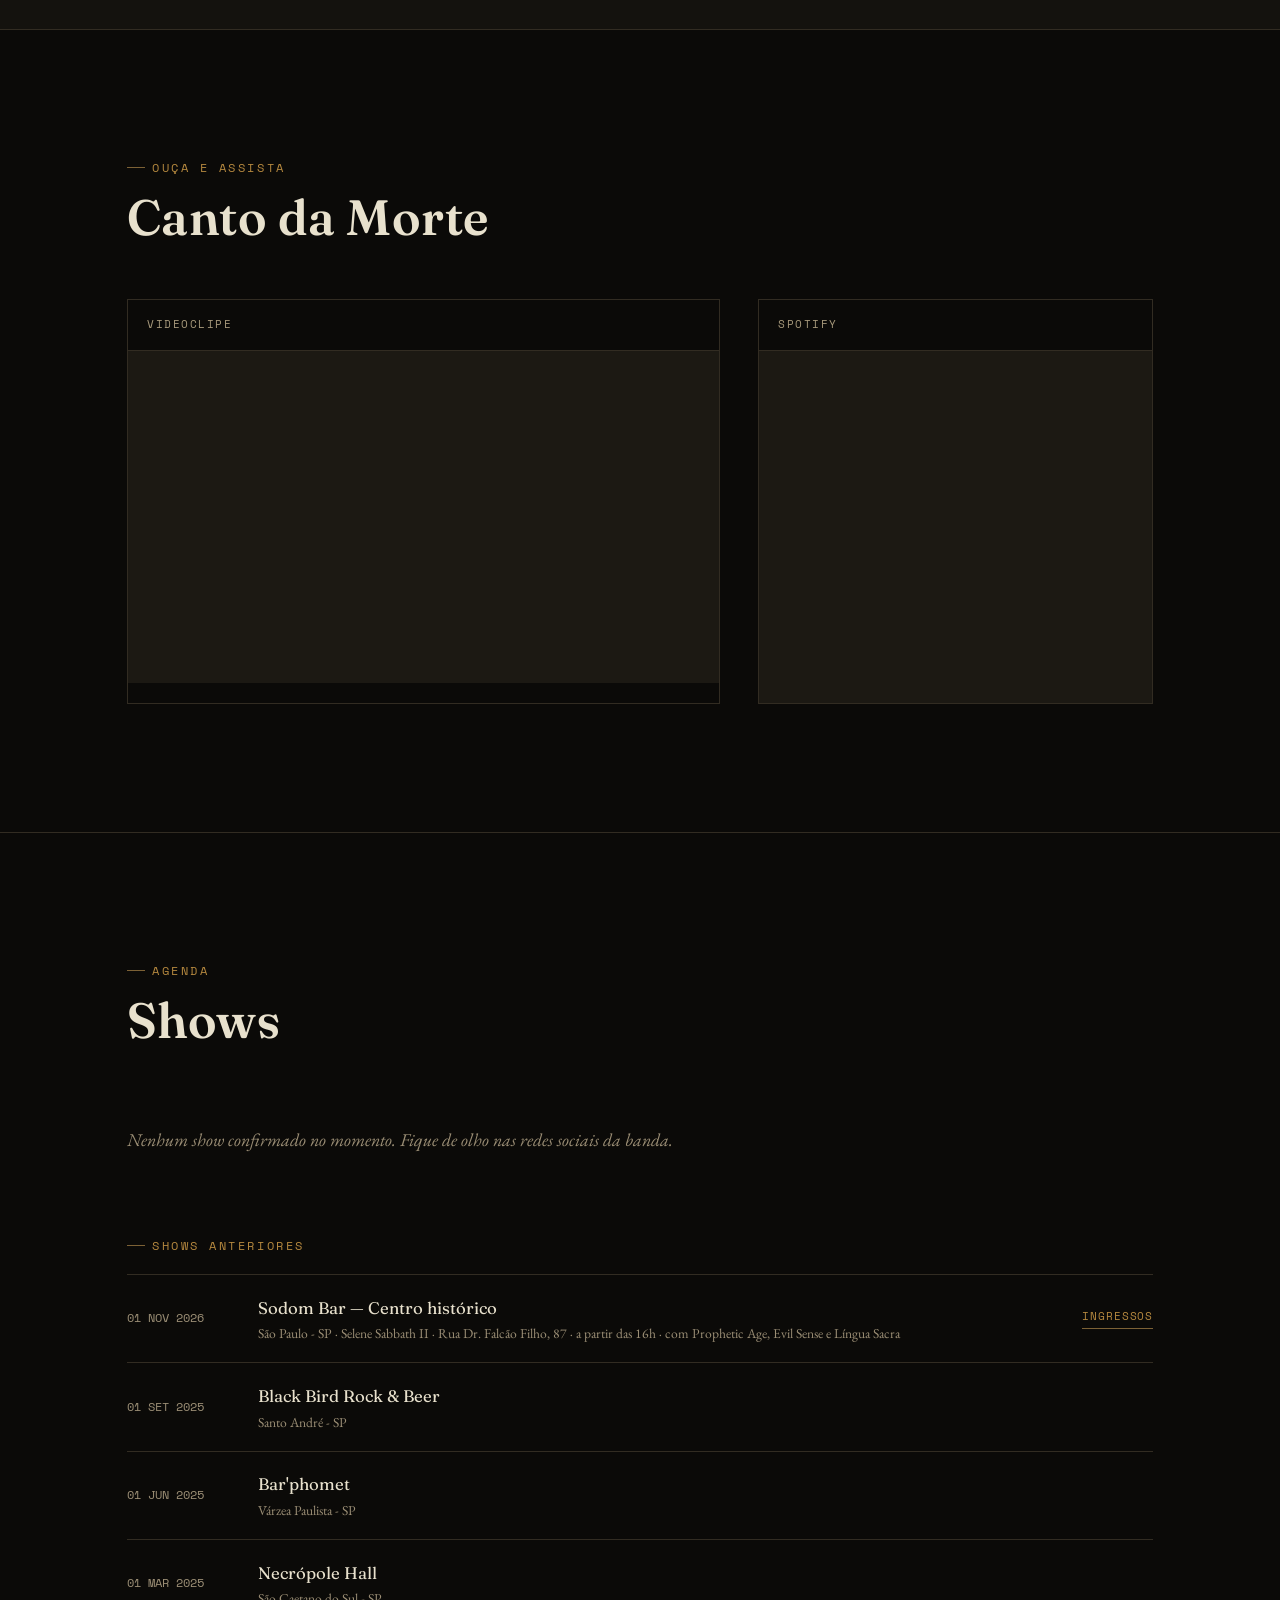
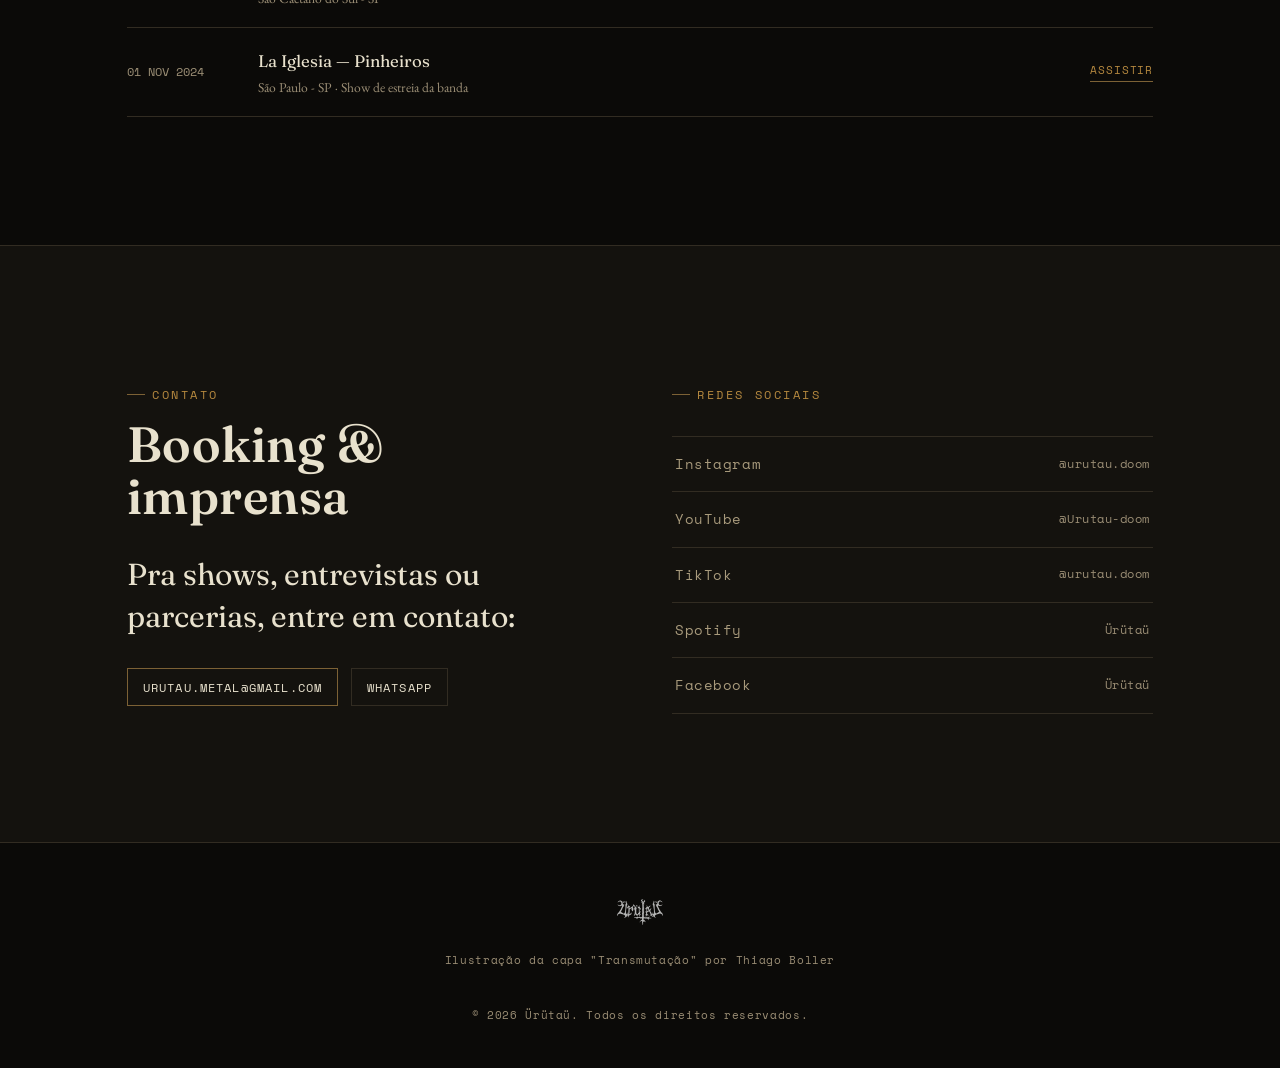
==== commit 4a4ec6f8: "Improve player" ====
--- a/index.html
+++ b/index.html
@@ -180,49 +180,131 @@
 
       <div class="disco__meta reveal">
         
-        <p id="previewHelp">As prévias têm duração máxima de 40 segundos.</p>
+        <p id="previewHelp">As prévias têm duração máxima de 40 segundos. Use o botão de uma música para abrir o reprodutor acima da lista. Após selecionar a faixa, use o link ao lado do botão para acessar os controles de reprodução, volume e posição.</p>
+
+        <!-- um único player, reaproveitado por todas as faixas -->
+        <div class="preview-player" id="previewRegion" role="region" aria-labelledby="previewLabel" hidden>
+          <p id="previewLabel">Prévia de Canto da Morte</p>
+          <audio id="previewPlayer" controls preload="none" aria-labelledby="previewLabel" aria-describedby="previewHelp" src="assets/audio/urutau-canto-da-morte-preview.mp3"></audio>
+            <details class="preview-transcript" id="transcript-canto-da-morte">
+              <summary>Transcrição da prévia de Canto da Morte</summary>
+              <div class="preview-transcript__lines" lang="pt-BR">
+                <p class="preview-verse" data-start="4" data-end="5">O que ela quer?</p>
+                <p class="preview-verse" data-start="6" data-end="7">Sua alma</p>
+                <p class="preview-verse" data-start="8" data-end="11">Sua lascívia vai te encantar</p>
+                <p class="preview-verse" data-start="12" data-end="13">O que ela quer?</p>
+                <p class="preview-verse" data-start="14" data-end="15">Sua alma</p>
+                <p class="preview-verse" data-start="16" data-end="20">Ela seduz pra devorar</p>
+                <p class="preview-verse" data-start="36" data-end="39">Caia nas ondas da perdição selvagem</p>
+              </div>
+            </details>
+            <details class="preview-transcript" id="transcript-tice" hidden>
+              <summary>Transcrição da prévia de Ticê</summary>
+              <div class="preview-transcript__lines" lang="pt-BR">
+                <p class="preview-verse" data-start="0" data-end="5">Ela irá te entorpecer</p>
+                <p class="preview-verse" data-start="15" data-end="18">Venha, chegue perto pra que eu possa te enganar</p>
+                <p class="preview-verse" data-start="19" data-end="22">Meu lugar no submundo agora eu vou conquistar</p>
+                <p class="preview-verse" data-start="23" data-end="25">Venha, me encare, meu olhar te fulminar</p>
+                <p class="preview-verse" data-start="26" data-end="30">Vou reinar no submundo, nenhum deus vai me parar</p>
+              </div>
+            </details>
+            <details class="preview-transcript" id="transcript-necrochorume" hidden>
+              <summary>Transcrição da prévia de Necrochorume</summary>
+              <div class="preview-transcript__lines" lang="pt-BR">
+                <p class="preview-verse" data-start="37" data-end="40">Pessoas fracas que dependem do sobrenatural</p>
+              </div>
+            </details>
+            <details class="preview-transcript" id="transcript-canibais-do-tempo" hidden>
+              <summary>Transcrição da prévia de Canibais do Tempo</summary>
+              <div class="preview-transcript__lines" lang="pt-BR">
+                <p class="preview-verse" data-start="0" data-end="2">Canibais do tempo</p>
+                <p class="preview-verse" data-start="3" data-end="5">Sorvem o momento</p>
+                <p class="preview-verse" data-start="6" data-end="12">E a carne da sua vida</p>
+                <p class="preview-verse" data-start="26" data-end="31">Com o sangue dos canibais eu tomo as rédeas da minha vida</p>
+                <p class="preview-verse" data-start="32" data-end="37">Por vingança eu os deixo pra trás nenhum deles me massacra mais</p>
+                <p class="preview-verse" data-start="38" data-end="40">Danço insanamente...</p>
+              </div>
+            </details>
+            <details class="preview-transcript" id="transcript-psicose-sabatica" hidden>
+              <summary>Transcrição da prévia de Psicose Sabática</summary>
+              <div class="preview-transcript__lines" lang="pt-BR">
+                <p class="preview-verse" data-start="1" data-end="3">Minha realidade me salva</p>
+                <p class="preview-verse" data-start="4" data-end="6">Minha loucura te consome</p>
+                <p class="preview-verse" data-start="7" data-end="9">Tema minha magia</p>
+                <p class="preview-verse" data-start="10" data-end="14">Queimadas, torturadas, enforcadas</p>
+                <p class="preview-verse" data-start="16" data-end="22">Meu crime é não ser sua submissa</p>
+              </div>
+            </details>
+            <details class="preview-transcript" id="transcript-mapinguari" hidden>
+              <summary>Transcrição da prévia de Mapinguari</summary>
+              <div class="preview-transcript__lines" lang="pt-BR">
+                <p class="preview-verse" data-start="14" data-end="20">Ouça seus passos</p>
+                <p class="preview-verse" data-start="21" data-end="23">Gritos ecoados</p>
+                <p class="preview-verse" data-start="27" data-end="33">Desalmado</p>
+                <p class="preview-verse" data-start="34" data-end="35">Ele vaga</p>
+                <p class="preview-verse" data-start="36" data-end="39">A sentença te aguarda</p>
+              </div>
+            </details>
+            <details class="preview-transcript" id="transcript-pindorama" hidden>
+              <summary>Transcrição da prévia de Pindorama</summary>
+              <div class="preview-transcript__lines" lang="pt-BR">
+                <p class="preview-verse" data-start="18" data-end="21">Pindorama, terra sagrada</p>
+                <p class="preview-verse" data-start="22" data-end="25">Nunca descoberta, mas invadida</p>
+                <p class="preview-verse" data-start="26" data-end="28">Ganância européia</p>
+                <p class="preview-verse" data-start="29" data-end="31">Ao Jesus dos caraíbas</p>
+              </div>
+            </details>
+        </div>
+        <p id="previewStatus" role="status" aria-atomic="true"></p>
+        <p id="previewAnnouncement" class="sr-only" role="status" aria-atomic="true"></p>
 
         <ul class="tracklist">
           <li><span class="num">I</span><span class="name">Canto da Morte</span><span class="lore">
-            <button class="track-play" aria-describedby="previewHelp" data-audio="assets/audio/urutau-canto-da-morte-preview.mp3" data-track="I. Canto da Morte" aria-label="Ouvir prévia de Canto da Morte">
-              <span class="play-icon" aria-hidden="true"></span>
-            </button>
+            <button class="track-play" aria-controls="previewRegion" aria-expanded="false" aria-describedby="previewHelp" data-audio="assets/audio/urutau-canto-da-morte-preview.mp3" data-transcript="transcript-canto-da-morte" data-track="I. Canto da Morte" aria-label="Ouvir prévia de Canto da Morte">
+              <span class="play-icon" aria-hidden="true"></span>
+            </button>
+            <a class="preview-jump" href="#previewPlayer" hidden>Ir para os controles da prévia</a>
           </span></li>
           <li><span class="num">II</span><span class="name">Ticê</span><span class="lore">
-            <button class="track-play" aria-describedby="previewHelp" data-audio="assets/audio/urutau-tice-preview.mp3" data-track="II. Ticê" aria-label="Ouvir prévia de Ticê">
-              <span class="play-icon" aria-hidden="true"></span>
-            </button>
+            <button class="track-play" aria-controls="previewRegion" aria-expanded="false" aria-describedby="previewHelp" data-audio="assets/audio/urutau-tice-preview.mp3" data-transcript="transcript-tice" data-track="II. Ticê" aria-label="Ouvir prévia de Ticê">
+              <span class="play-icon" aria-hidden="true"></span>
+            </button>
+            <a class="preview-jump" href="#previewPlayer" hidden>Ir para os controles da prévia</a>
           </span></li>
           <li><span class="num">III</span><span class="name">Necrochorume</span><span class="lore">
-            <button class="track-play" aria-describedby="previewHelp" data-audio="assets/audio/urutau-necrochorume-preview.mp3" data-track="III. Necrochorume" aria-label="Ouvir prévia de Necrochorume">
-              <span class="play-icon" aria-hidden="true"></span>
-            </button>
+            <button class="track-play" aria-controls="previewRegion" aria-expanded="false" aria-describedby="previewHelp" data-audio="assets/audio/urutau-necrochorume-preview.mp3" data-transcript="transcript-necrochorume" data-track="III. Necrochorume" aria-label="Ouvir prévia de Necrochorume">
+              <span class="play-icon" aria-hidden="true"></span>
+            </button>
+            <a class="preview-jump" href="#previewPlayer" hidden>Ir para os controles da prévia</a>
           </span></li>
           <li><span class="num">IV</span><span class="name">Canibais do Tempo</span><span class="lore">
-            <button class="track-play" aria-describedby="previewHelp" data-audio="assets/audio/urutau-canibais-do-tempo-preview.mp3" data-track="IV. Canibais do Tempo" aria-label="Ouvir prévia de Canibais do Tempo">
-              <span class="play-icon" aria-hidden="true"></span>
-            </button>
+            <button class="track-play" aria-controls="previewRegion" aria-expanded="false" aria-describedby="previewHelp" data-audio="assets/audio/urutau-canibais-do-tempo-preview.mp3" data-transcript="transcript-canibais-do-tempo" data-track="IV. Canibais do Tempo" aria-label="Ouvir prévia de Canibais do Tempo">
+              <span class="play-icon" aria-hidden="true"></span>
+            </button>
+            <a class="preview-jump" href="#previewPlayer" hidden>Ir para os controles da prévia</a>
           </span></li>
           <li><span class="num">V</span><span class="name">Psicose Sabática</span><span class="lore">
-            <button class="track-play" aria-describedby="previewHelp" data-audio="assets/audio/urutau-psicose-sabatica-preview.mp3" data-track="V. Psicose Sabática" aria-label="Ouvir prévia de Psicose Sabática">
-              <span class="play-icon" aria-hidden="true"></span>
-            </button>
+            <button class="track-play" aria-controls="previewRegion" aria-expanded="false" aria-describedby="previewHelp" data-audio="assets/audio/urutau-psicose-sabatica-preview.mp3" data-transcript="transcript-psicose-sabatica" data-track="V. Psicose Sabática" aria-label="Ouvir prévia de Psicose Sabática">
+              <span class="play-icon" aria-hidden="true"></span>
+            </button>
+            <a class="preview-jump" href="#previewPlayer" hidden>Ir para os controles da prévia</a>
           </span></li>
           <li><span class="num">VI</span><span class="name">Mapinguari</span><span class="lore">
-            <button class="track-play" aria-describedby="previewHelp" data-audio="assets/audio/urutau-mapinguari-preview.mp3" data-track="VI. Mapinguari" aria-label="Ouvir prévia de Mapinguari">
-              <span class="play-icon" aria-hidden="true"></span>
-            </button>
+            <button class="track-play" aria-controls="previewRegion" aria-expanded="false" aria-describedby="previewHelp" data-audio="assets/audio/urutau-mapinguari-preview.mp3" data-transcript="transcript-mapinguari" data-track="VI. Mapinguari" aria-label="Ouvir prévia de Mapinguari">
+              <span class="play-icon" aria-hidden="true"></span>
+            </button>
+            <a class="preview-jump" href="#previewPlayer" hidden>Ir para os controles da prévia</a>
           </span></li>
           <li><span class="num">VII</span><span class="name">Pindorama <small> - com Vagner Fist</small></span><span class="lore">
-            <button class="track-play" aria-describedby="previewHelp" data-audio="assets/audio/urutau-pindorama-preview.mp3" data-track="VII. Pindorama" aria-label="Ouvir prévia de Pindorama">
-              <span class="play-icon" aria-hidden="true"></span>
-            </button>
-          </span></li>
+            <button class="track-play" aria-controls="previewRegion" aria-expanded="false" aria-describedby="previewHelp" data-audio="assets/audio/urutau-pindorama-preview.mp3" data-transcript="transcript-pindorama" data-track="VII. Pindorama" aria-label="Ouvir prévia de Pindorama">
+              <span class="play-icon" aria-hidden="true"></span>
+            </button>
+            <a class="preview-jump" href="#previewPlayer" hidden>Ir para os controles da prévia</a>
+          </span>
+          </li>
         </ul>
 
-        <!-- um único player, reaproveitado por todas as faixas -->
-        <audio id="previewPlayer" preload="none"></audio>
-        <p id="previewStatus" role="status" aria-atomic="true"></p>
+
 
         <div class="single-note">
           <span class="dot"></span>
--- a/css/style.css
+++ b/css/style.css
@@ -13,7 +13,7 @@
     --line:        #322c22;
     --ink:         #e8e1cd;
     --ink-dim:     #a89a7c;
-    --ink-faint:   #6b6350;
+    --ink-faint:   #9b8e75;
     --blood:       #7f2020;
     --blood-bright:#a53232;
     --brass:       #b6893f;
@@ -48,6 +48,7 @@
     line-height: 1.65;
     -webkit-font-smoothing: antialiased;
     position: relative;
+    isolation: isolate;
   }
   
   /* grÃ£o de papel/ruÃ­do sutil sobre tudo */
@@ -56,7 +57,7 @@
     position: fixed;
     inset: 0;
     pointer-events: none;
-    z-index: 500;
+    z-index: -1;
     opacity: 0.05;
     mix-blend-mode: overlay;
     background-image: url("data:image/svg+xml;utf8,<svg xmlns='http://www.w3.org/2000/svg' width='120' height='120'><filter id='n'><feTurbulence type='fractalNoise' baseFrequency='0.85' numOctaves='2' stitchTiles='stitch'/></filter><rect width='100%25' height='100%25' filter='url(%23n)'/></svg>");
@@ -146,12 +147,12 @@
     align-items: center;
     justify-content: space-between;
     padding: 1.1rem var(--edge);
-    background: linear-gradient(to bottom, rgba(11,10,8,0.92), rgba(11,10,8,0));
+    background: var(--void);
     transition: background 0.4s ease;
   }
   .nav__langs a { font-size: 20px}
   .nav.scrolled {
-    background: rgba(11,10,8,0.92);
+    background: var(--void);
     border-bottom: 1px solid var(--line);
     backdrop-filter: blur(6px);
   }
@@ -171,7 +172,7 @@
   }
   .nav__links a { transition: color 0.25s ease; padding: 0.3em 0; }
   .nav__links a:hover, .nav__links a:focus-visible { color: var(--brass); }
-  .nav__toggle { display: none; }
+  .nav__toggle { display: none; cursor: pointer; }
   
   @media (max-width: 720px) {
     .nav__links {
@@ -256,6 +257,8 @@
     filter: drop-shadow(0 0 40px rgba(0,0,0,0.6));
   }
   .hero__tagline {
+    background: var(--void);
+    padding: 0.4em 0.7em;
     font-family: var(--f-mono);
     font-size: clamp(0.68rem, 1.4vw, 0.82rem);
     letter-spacing: 0.32em;
@@ -278,18 +281,10 @@
     max-width: 205px;
     flex: none;
   }
-  .btn--solid {
-    background: var(--brass);
-    border-color: var(--brass);
-    color: var(--void);
-  }
-  .btn--solid:hover, .btn--solid:focus-visible {
-    background: var(--brass-dim);
-    border-color: var(--brass-dim);
-    color: var(--ink);
-  }
   
   .hero__scroll {
+    background: var(--void);
+    padding: 0.4em 0.7em;
     position: absolute;
     bottom: clamp(1.4rem, 4vh, 2.6rem);
     left: 50%;
@@ -460,7 +455,7 @@
   }
   .tracklist .num {
     font-family: var(--f-mono);
-    color: var(--brass-dim);
+    color: var(--brass);
     font-size: 0.82rem;
   }
   .tracklist .name {
@@ -519,6 +514,16 @@
   }
   .btn--ghost { border-color: var(--line); }
   .btn--ghost:hover { background: var(--panel-raised); color: var(--ink); border-color: var(--ink-dim); }
+  .btn--solid {
+    background: var(--brass);
+    border-color: var(--brass);
+    color: var(--void);
+  }
+  .btn--solid:hover, .btn--solid:focus-visible {
+    background: var(--panel-raised);
+    border-color: var(--brass);
+    color: var(--ink);
+  }
   
   /* -------------------- ouÃ§a (players) -------------------- */
   .ouca {
@@ -643,7 +648,7 @@
   /* -------------------- agenda -------------------- */
   .agenda__next {
     border: 1px solid var(--brass-dim);
-    background: linear-gradient(160deg, rgba(182,137,63,0.08), transparent 60%);
+    background: var(--panel);
     padding: clamp(1.6rem, 4vw, 2.6rem);
     display: grid;
     grid-template-columns: auto 1fr auto;
@@ -756,6 +761,67 @@
     place-items: center;
     cursor: pointer;
     flex: none;
+  }
+  .preview-player {
+    padding: 1rem;
+    background: var(--panel-raised);
+    border: 1px solid var(--line);
+    margin-bottom: 1.5rem;
+  }
+  .preview-player[hidden], .preview-jump[hidden] { display: none; }
+  .preview-jump {
+    display: block;
+    margin-top: 0.5rem;
+    max-width: 12rem;
+    font-size: 0.85rem;
+    font-style: normal;
+    color: var(--brass);
+    text-decoration: underline;
+  }
+  .preview-transcript {
+    grid-column: 1 / -1;
+    min-width: 0;
+    color: var(--ink);
+  }
+  .preview-transcript summary {
+    cursor: pointer;
+    color: var(--brass);
+  }
+  .preview-transcript summary:focus-visible {
+    outline: 2px solid var(--brass);
+    outline-offset: 3px;
+  }
+  .preview-transcript__lines {
+    display: grid;
+    gap: 0.5rem;
+    margin: 1rem 0;
+  }
+  .preview-transcript__lines .preview-verse {
+    margin: 0;
+    padding-inline: 0.5rem;
+    overflow-wrap: anywhere;
+  }
+  .preview-transcript__lines .is-current {
+    color: var(--ink);
+    background: var(--void);
+  }
+  .preview-transcript__translation {
+    display: block;
+    font-size: 0.9em;
+    color: var(--ink-dim);
+  }
+  .preview-transcript__lines .preview-verse.is-current {
+    box-shadow: inset 3px 0 var(--brass);
+  }
+  .preview-player p { margin: 0 0 0.75rem; color: var(--ink); }
+  .preview-player audio {
+    display: block;
+    width: 100%;
+    color-scheme: light;
+  }
+  .preview-player audio:focus-visible {
+    outline: 2px solid var(--brass);
+    outline-offset: 3px;
   }
   .play-icon {
     width: 0; height: 0;
@@ -838,7 +904,7 @@
 .linkhub__item .arrow {
   font-family: var(--f-mono);
   font-size: 0.85rem;
-  color: var(--brass-dim);
+  color: var(--brass);
   transition: transform 0.25s ease, color 0.25s ease;
   flex: none;
 }
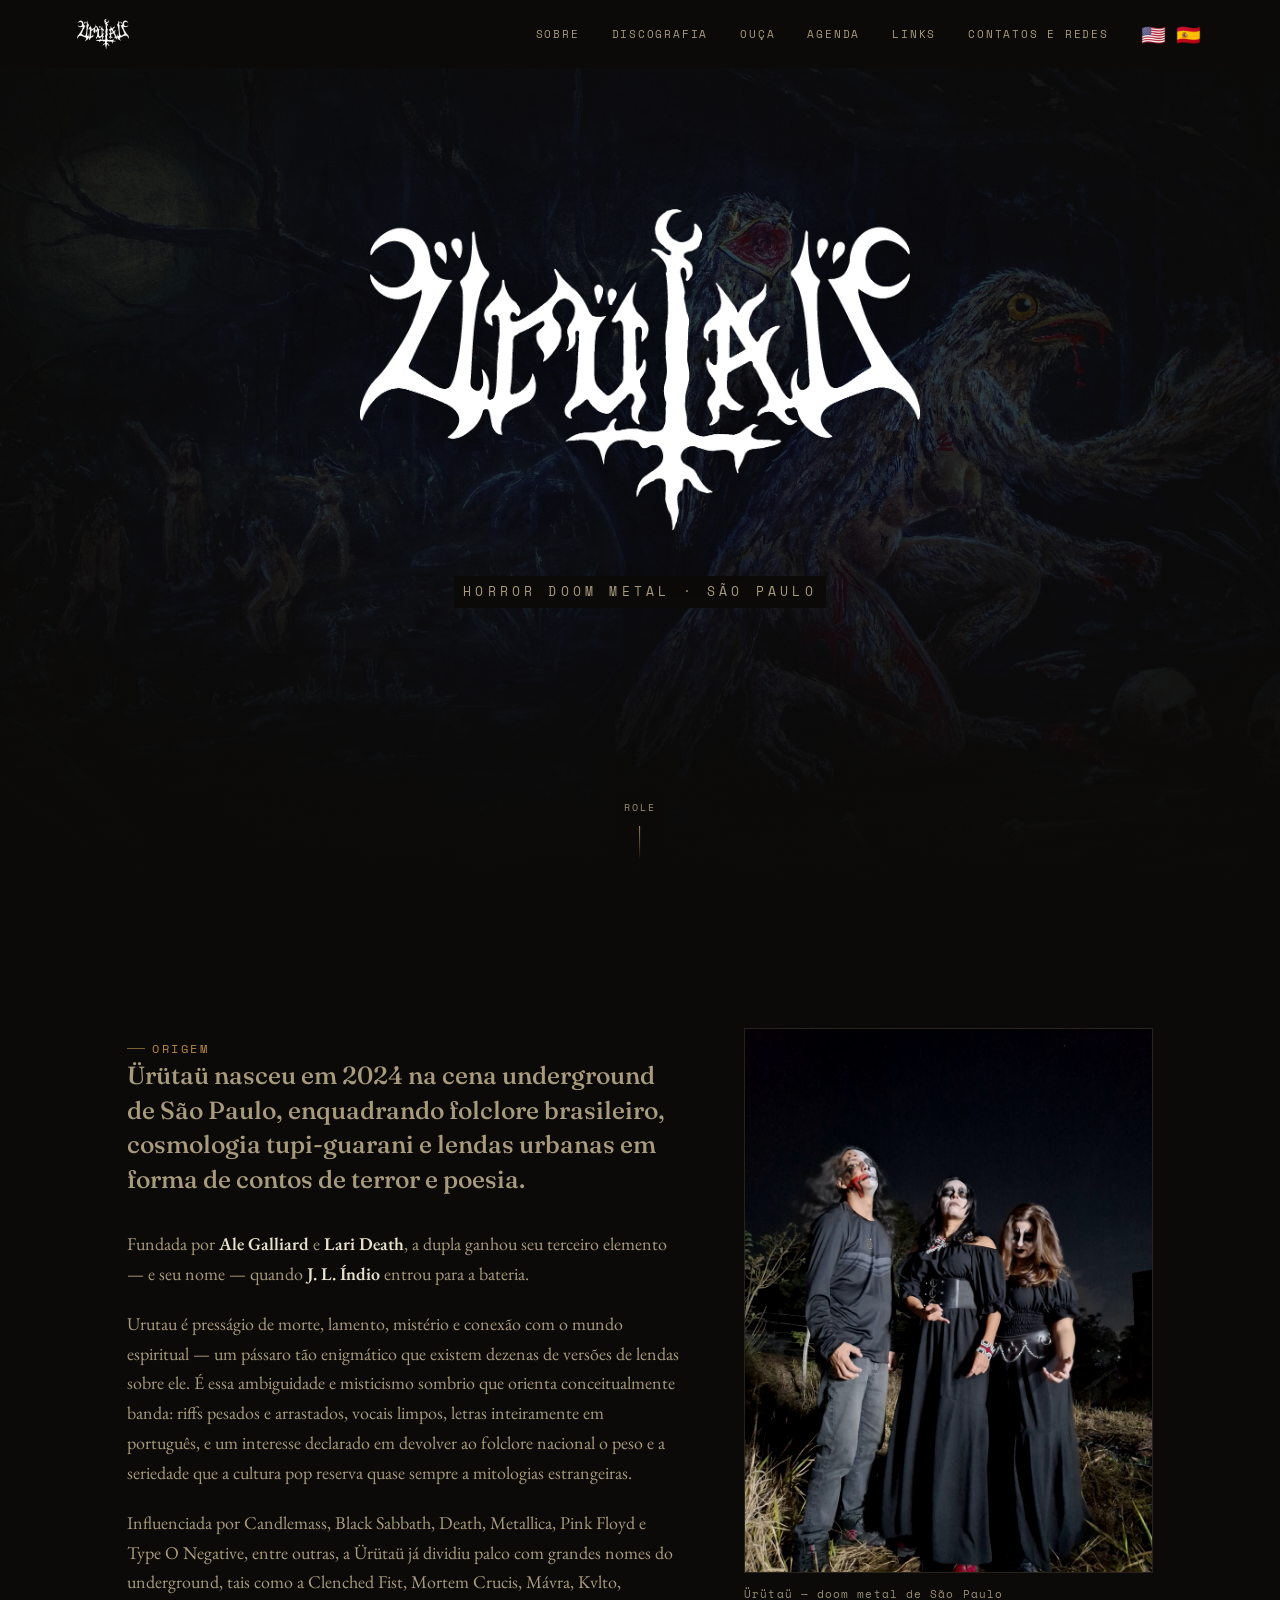
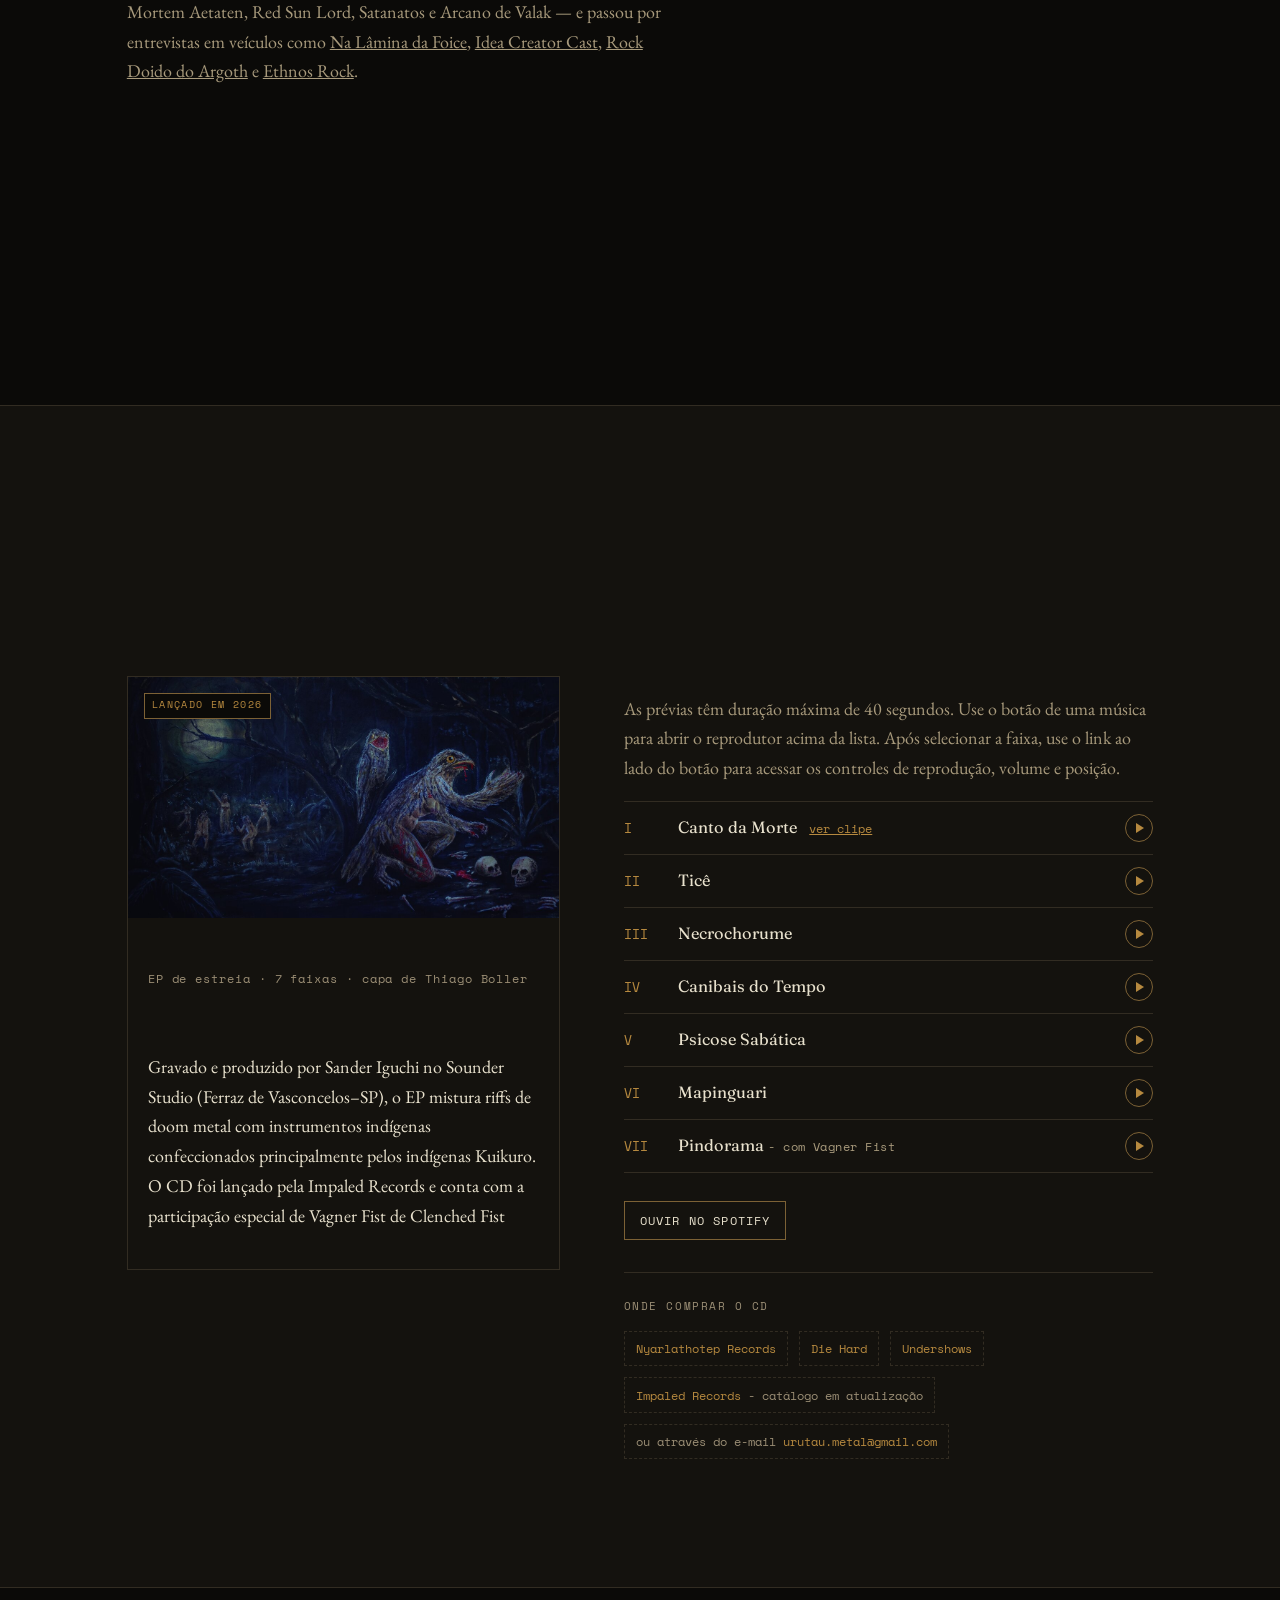
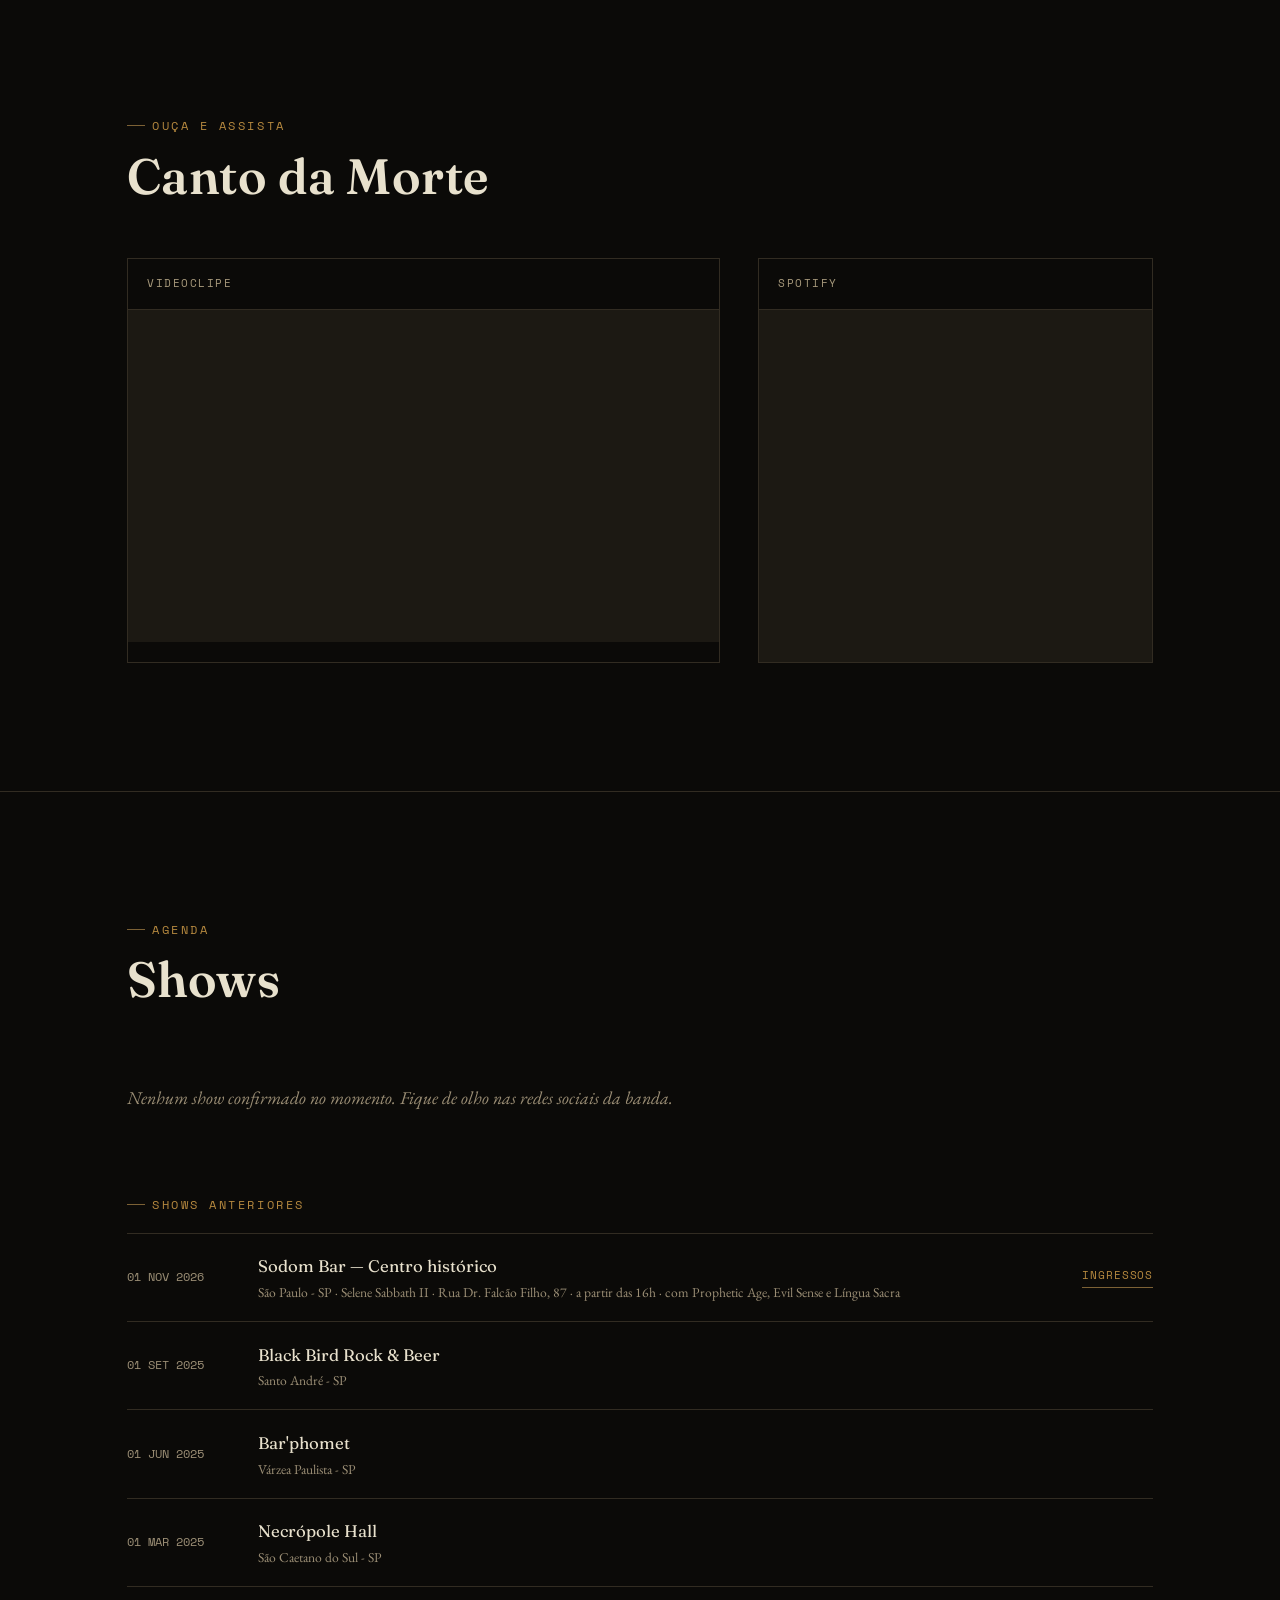
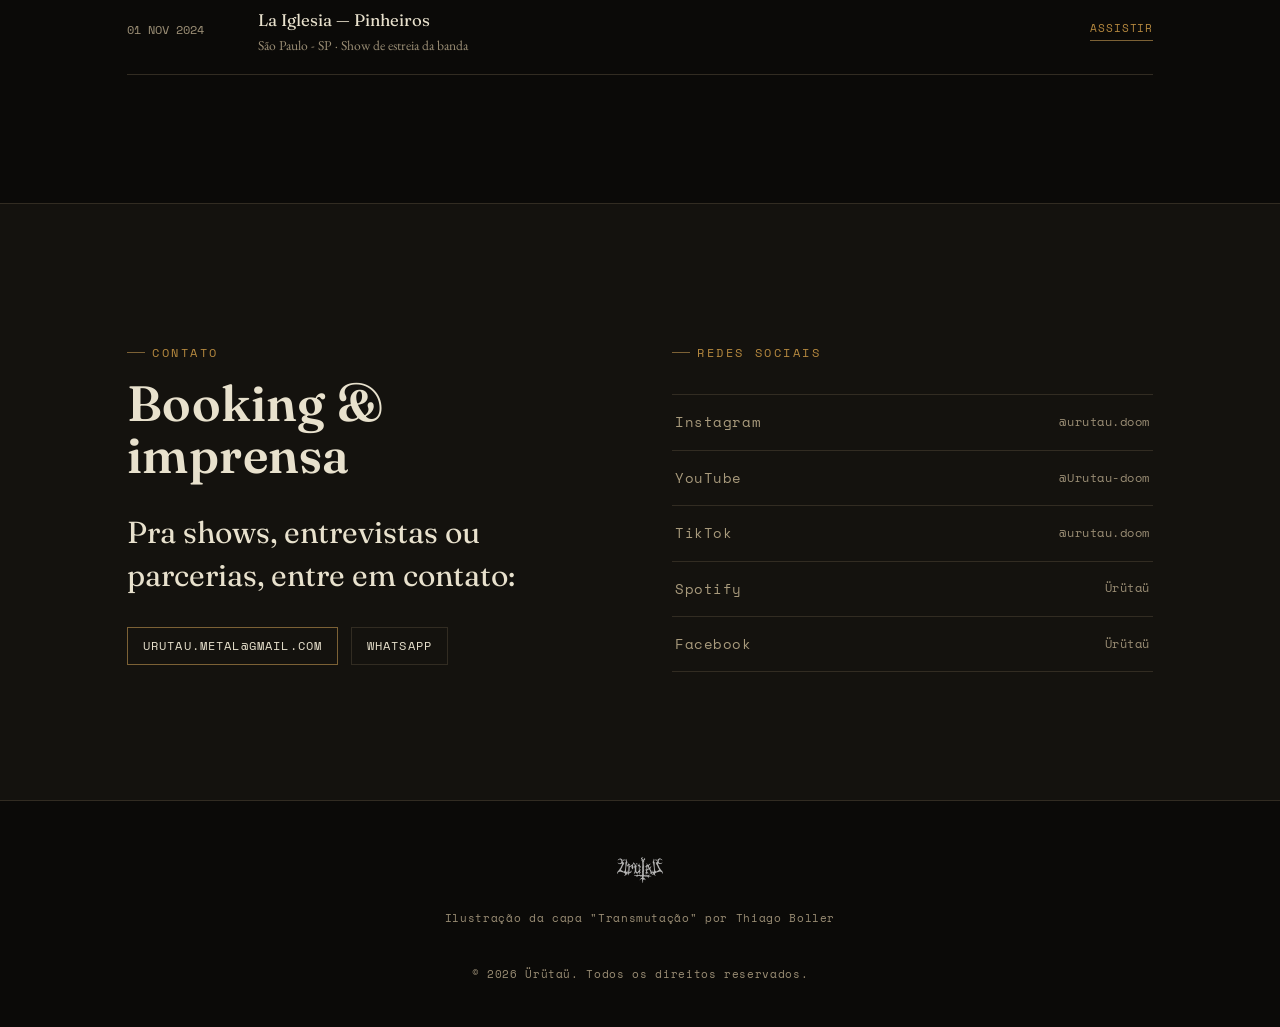
==== commit cdaf03f8: "Add layout adjusts" ====
--- a/index.html
+++ b/index.html
@@ -110,9 +110,9 @@
   <div class="hero__bg" role="img" aria-label="Transmutação: guerreira indígena se transforma em urutau, com outra ave atrás dela. Ilustração de Thiago Boller."></div>
   <div class="hero__scrim"></div>
   <div class="hero__content">
-    <h1 class="sr-only">Ürütaü — banda de doom metal de São Paulo</h1>
+    <h1 class="sr-only">Ürütaü — banda de horror doom metal de São Paulo</h1>
     <img class="hero__logo" src="assets/logo.png" alt="Logotipo da banda brasileira de horror doom metal Urutau, de São Paulo, com o nome da banda em letras estilizadas." width="2424" height="1390">
-    <p class="hero__tagline">Doom Metal · São Paulo</p>
+    <p class="hero__tagline">Horror doom metal · São Paulo</p>
     <div class="hero__links">
 
       <div class="hero__bandcamp">
@@ -259,7 +259,7 @@
         <p id="previewAnnouncement" class="sr-only" role="status" aria-atomic="true"></p>
 
         <ul class="tracklist">
-          <li><span class="num">I</span><span class="name">Canto da Morte</span><span class="lore">
+          <li><span class="num">I</span><span class="name">Canto da Morte <a class="track-video" href="https://youtu.be/8MShEesDxVA" target="_blank" rel="noopener" aria-label="Ver clipe de Canto da Morte">ver clipe</a></span><span class="lore">
             <button class="track-play" aria-controls="previewRegion" aria-expanded="false" aria-describedby="previewHelp" data-audio="assets/audio/urutau-canto-da-morte-preview.mp3" data-transcript="transcript-canto-da-morte" data-track="I. Canto da Morte" aria-label="Ouvir prévia de Canto da Morte">
               <span class="play-icon" aria-hidden="true"></span>
             </button>
@@ -306,14 +306,9 @@
 
 
 
-        <div class="single-note">
-          <span class="dot"></span>
-          <span>"Canto da Morte" já está disponível nas plataformas digitais.</span>
-        </div>
-
         <div class="btn-row">
           <a class="btn" href="https://open.spotify.com/artist/2QtIRcPDaR8o3oqRsnA0KX" target="_blank" rel="noopener">Ouvir no Spotify</a>
-          <a class="btn btn--ghost" href="https://youtu.be/8MShEesDxVA" target="_blank" rel="noopener">Clipe "Canto da Morte"</a>
+
         </div>
 
         <div class="vendas">
--- a/css/style.css
+++ b/css/style.css
@@ -37,7 +37,7 @@
   }
   
   *, *::before, *::after { box-sizing: border-box; }
-  html { scroll-behavior: smooth; }
+  html { scroll-behavior: smooth; scroll-padding-top: 6rem; }
   
   body {
     margin: 0;
@@ -79,8 +79,6 @@
   }
   .skip-link:focus {
     transform: translateY(0);
-    outline: 2px solid var(--brass);
-    outline-offset: 3px;
   }
 
   .sr-only {
@@ -470,6 +468,14 @@
     font-size: 0.9rem;
     text-align: right;
   }
+  .track-video {
+    display: inline-block;
+    margin-left: 0.5rem;
+    font-family: var(--f-mono);
+    font-size: 0.72rem;
+    color: var(--brass);
+    text-decoration: underline;
+  }
   @media (max-width: 640px) {
     .tracklist li { grid-template-columns: 2rem 1fr; }
     .tracklist .lore { grid-column: 2 / -1; text-align: left; margin-top: 0.15rem; }
@@ -747,10 +753,6 @@
   }
   
   /* -------------------- foco visÃ­vel -------------------- */
-  a:focus-visible, button:focus-visible {
-    outline: 1px solid var(--brass);
-    outline-offset: 3px;
-  }
   
   .track-play {
     width: 28px; height: 28px;
@@ -787,10 +789,6 @@
     cursor: pointer;
     color: var(--brass);
   }
-  .preview-transcript summary:focus-visible {
-    outline: 2px solid var(--brass);
-    outline-offset: 3px;
-  }
   .preview-transcript__lines {
     display: grid;
     gap: 0.5rem;
@@ -818,10 +816,6 @@
     display: block;
     width: 100%;
     color-scheme: light;
-  }
-  .preview-player audio:focus-visible {
-    outline: 2px solid var(--brass);
-    outline-offset: 3px;
   }
   .play-icon {
     width: 0; height: 0;
@@ -941,3 +935,25 @@
   font-size: 0.65rem;
   color: var(--ink-faint);
 }
+
+/* Foco de teclado: contorno externo sem alterar o tamanho dos controles. */
+:is(a, button, summary, audio, video, input, select, textarea, iframe):focus-visible {
+  outline: 3px solid var(--brass);
+  outline-offset: 3px;
+  box-shadow: 0 0 0 3px var(--void);
+  transition: none;
+  animation: none;
+  scroll-margin-block: 1rem;
+}
+:is(a, button, summary):focus-visible * { transition: none; animation: none; }
+.social a:focus-visible { padding-left: 0.2rem; }
+.linkhub__item:focus-within { transition: none; }
+.linkhub__item:focus-within .arrow { transform: none; }
+.reveal:focus-within { opacity: 1; transform: none; transition: none; }
+
+@media (forced-colors: active) {
+  :is(a, button, summary, audio, video, input, select, textarea, iframe):focus-visible {
+    outline-color: Highlight;
+    box-shadow: none;
+  }
+}
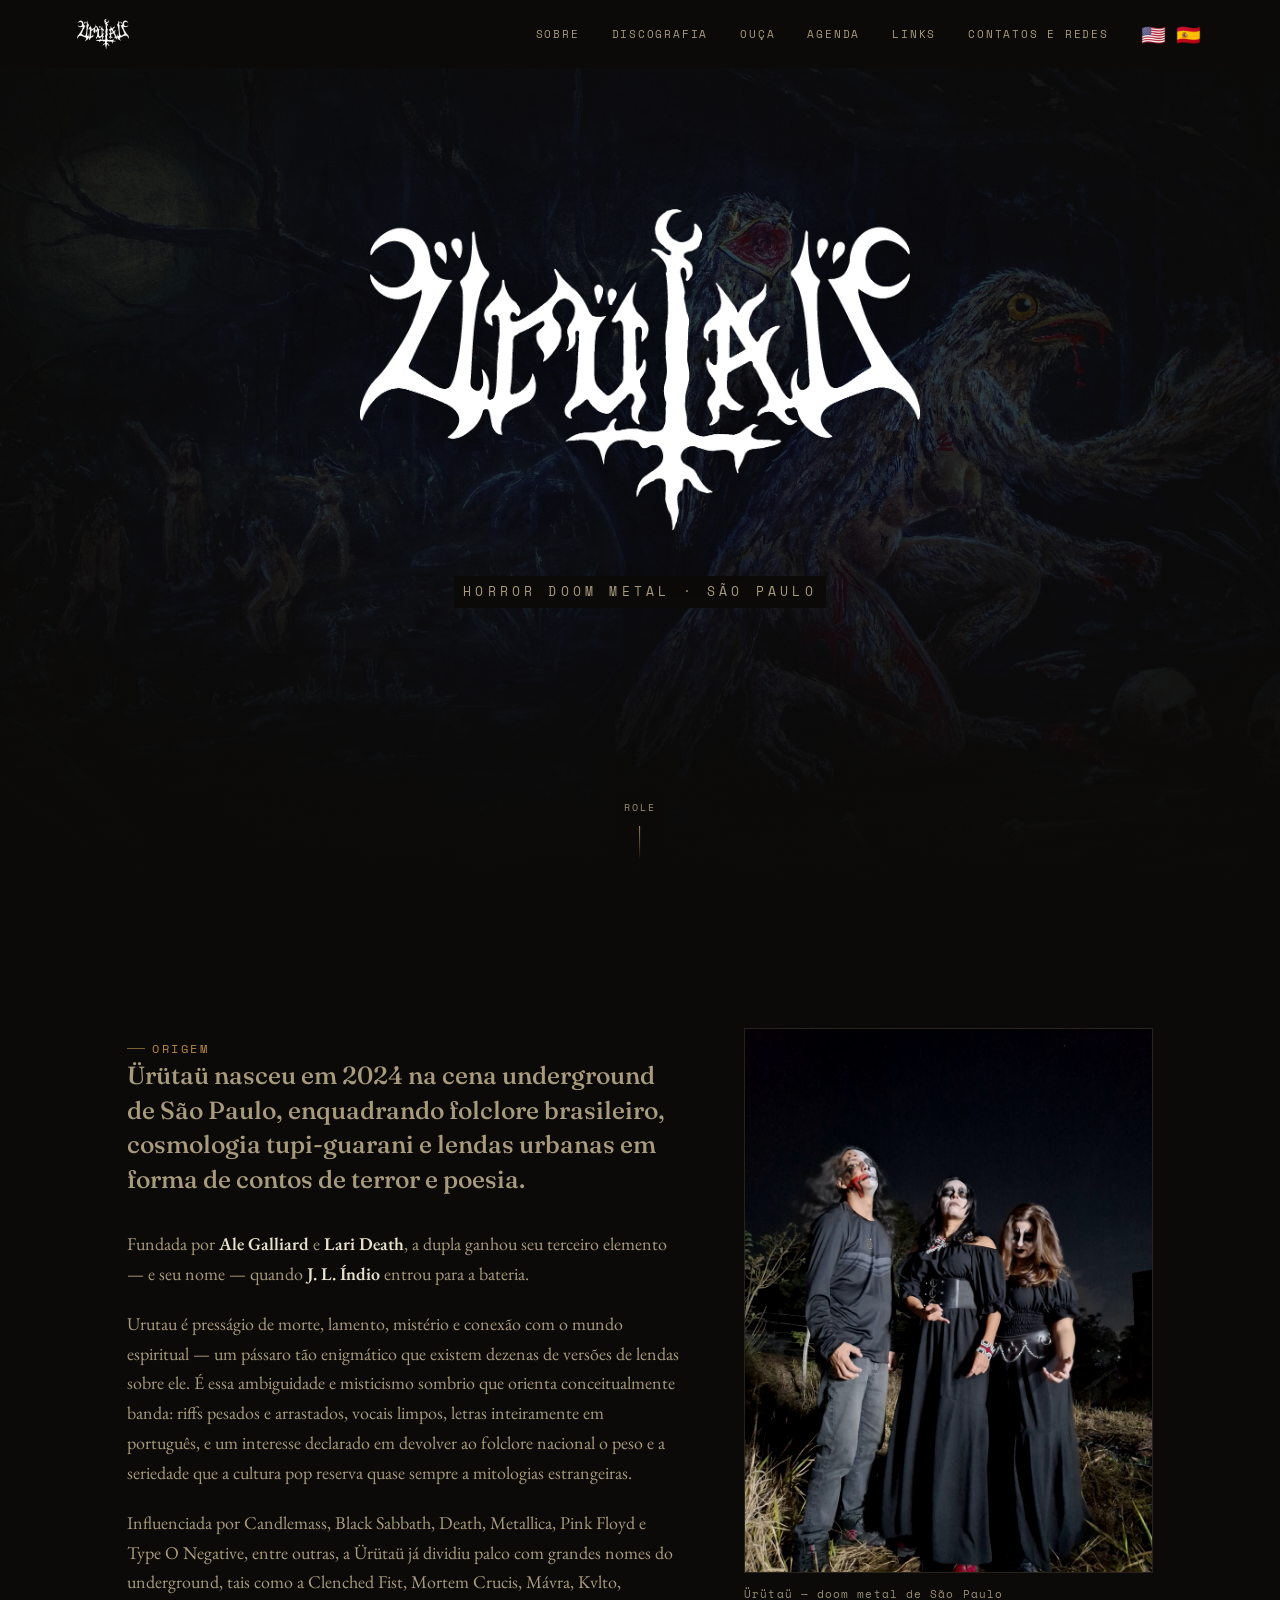
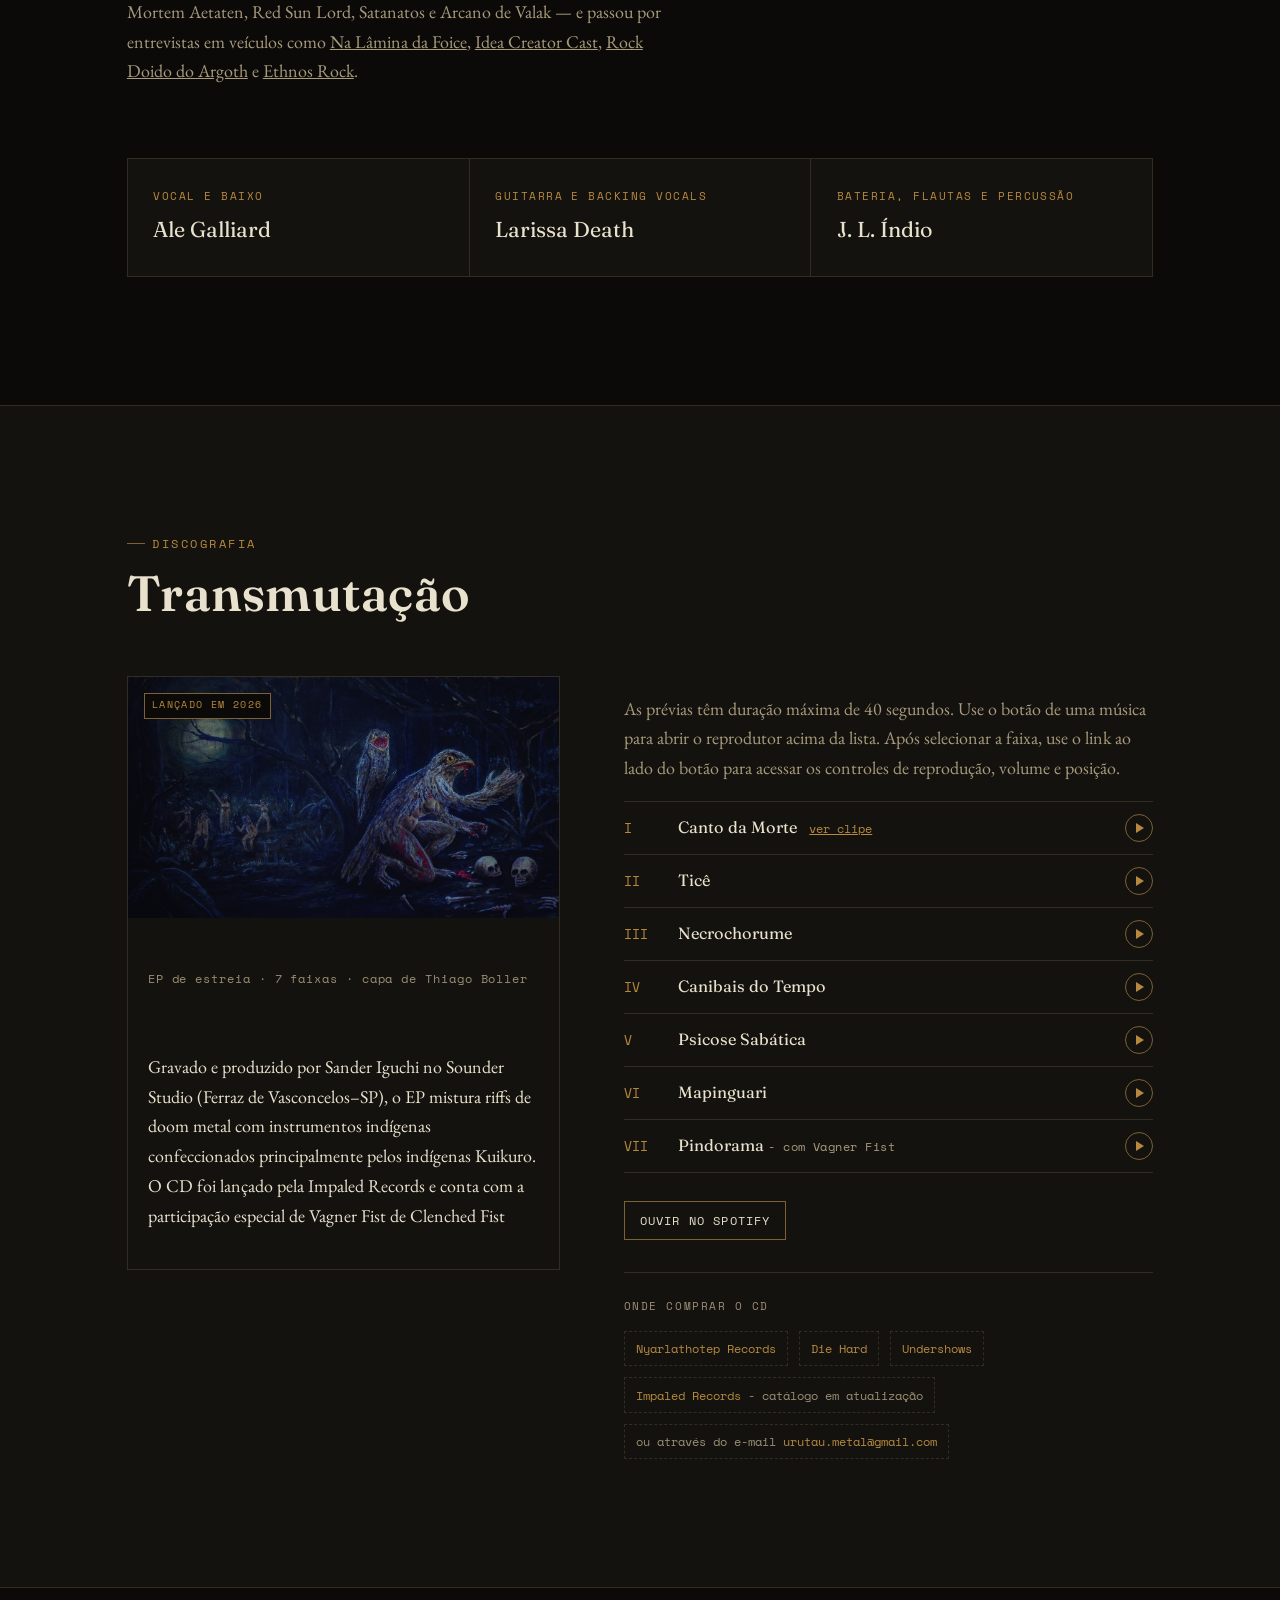
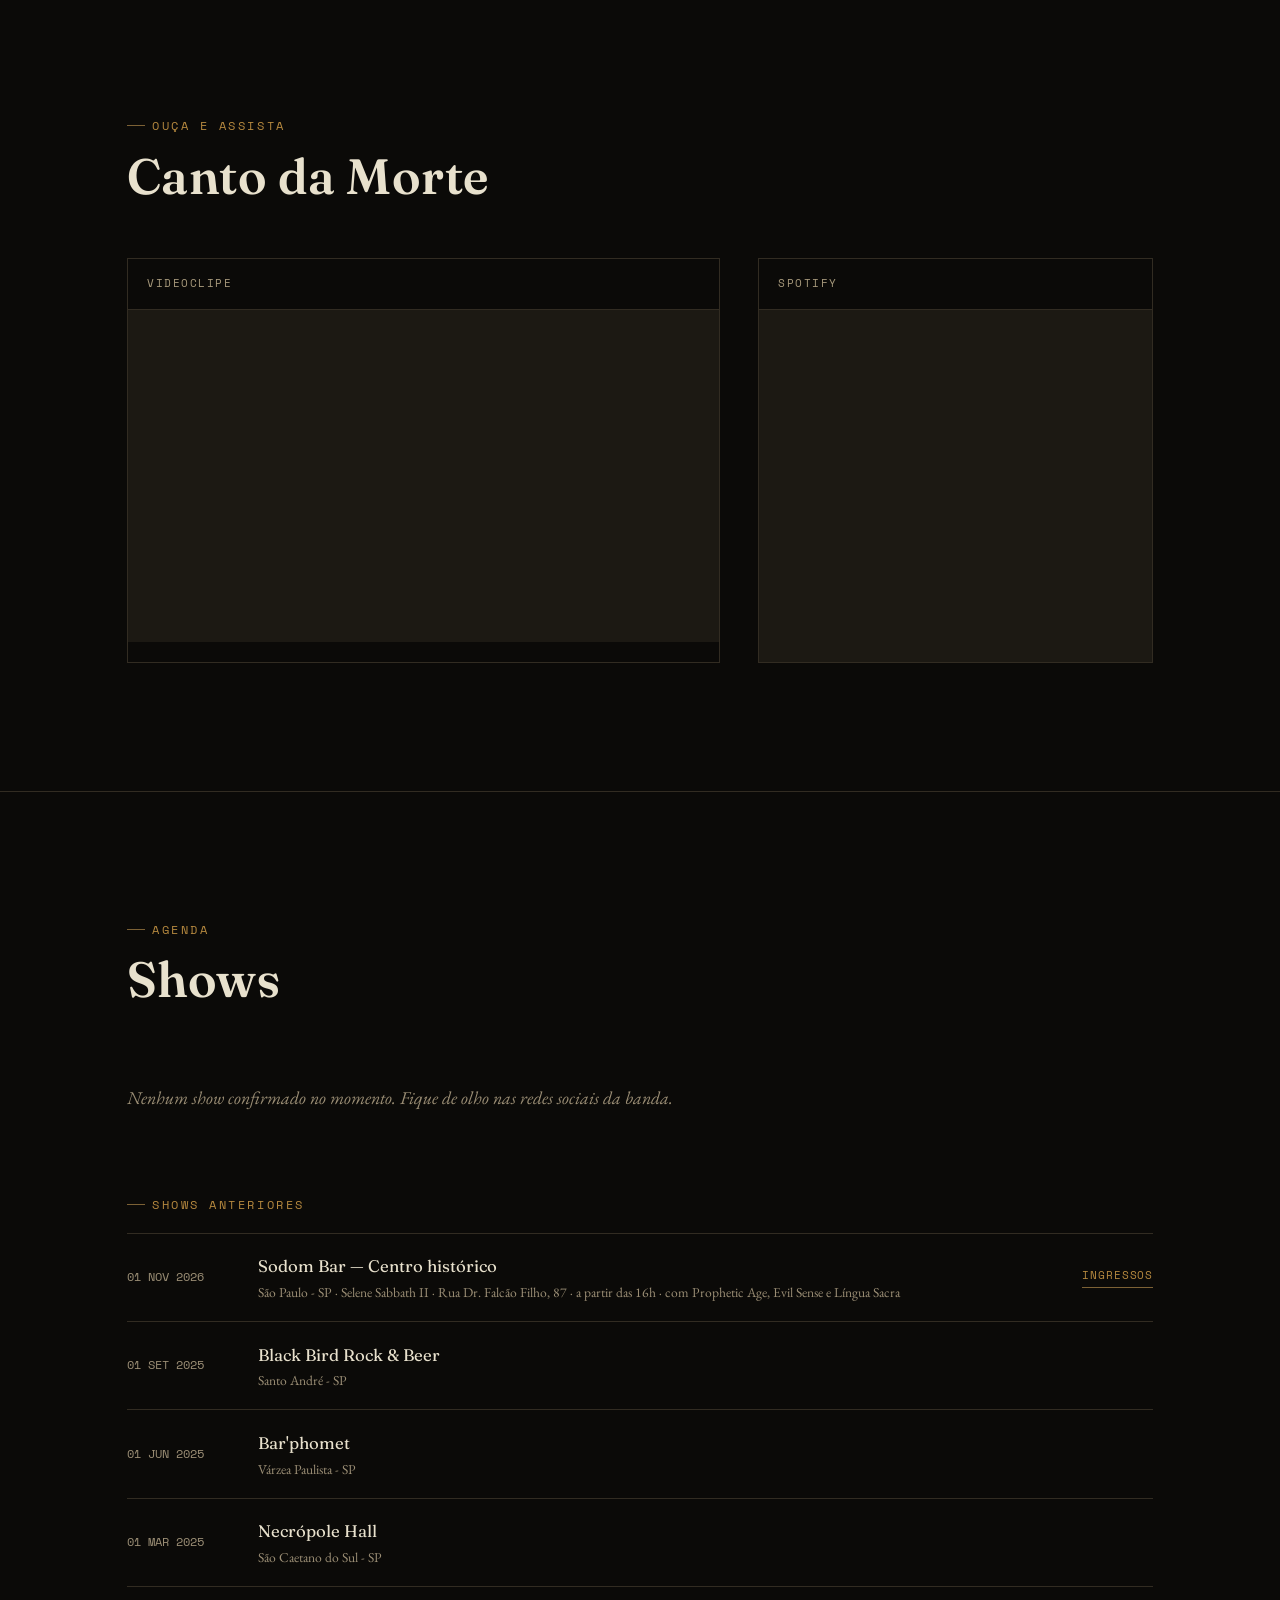
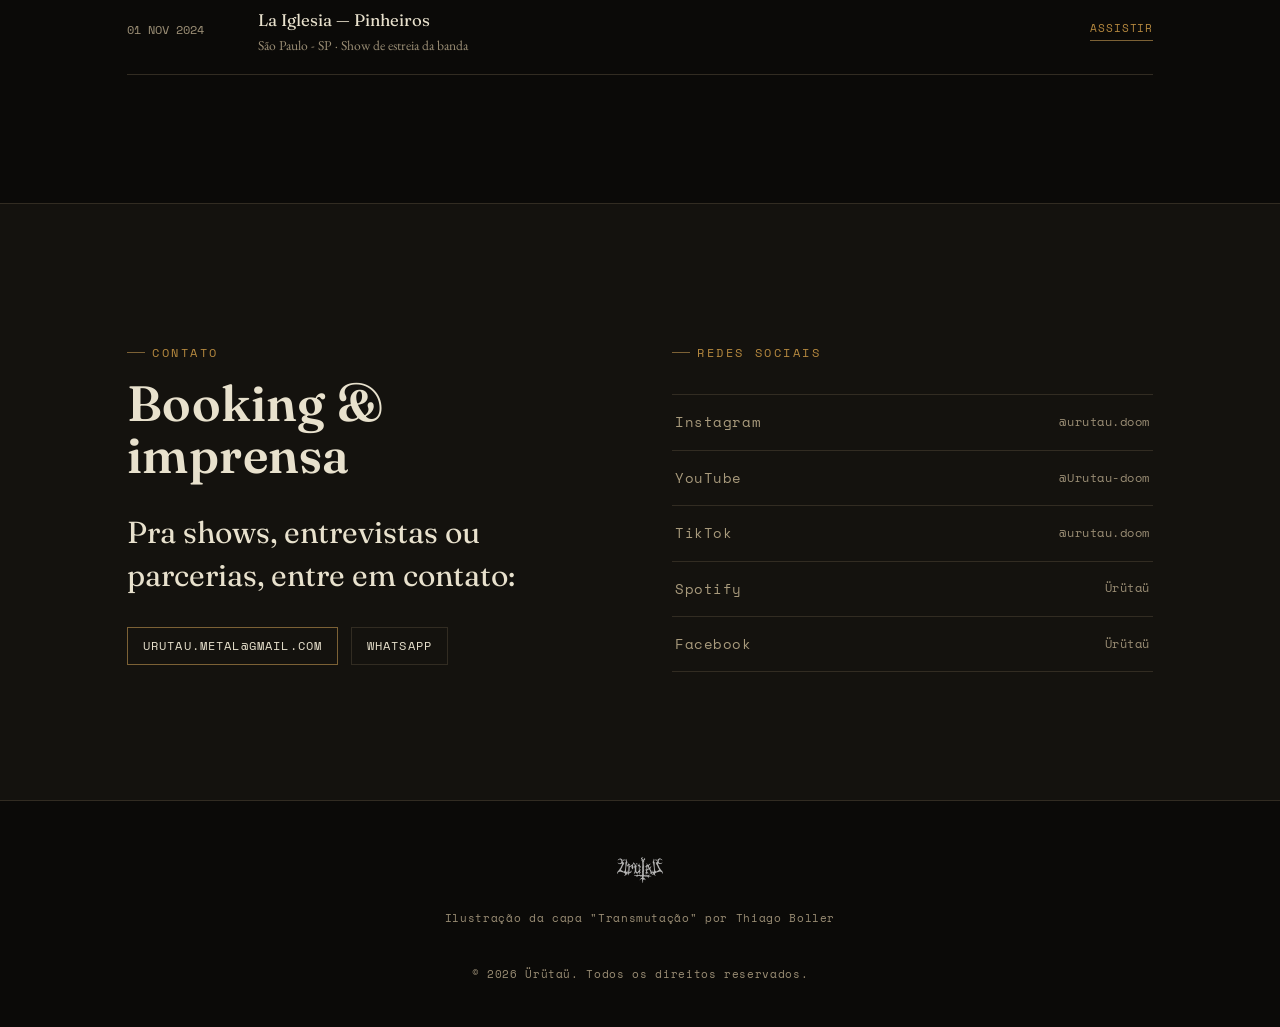
==== commit ceaec362: "Change lang refs" ====
--- a/index.html
+++ b/index.html
@@ -95,10 +95,9 @@
     <a href="#agenda">Agenda</a>
     <a href="/links">Links</a>
     <a href="#contato">Contatos e redes</a>
-    <span class="nav__langs" aria-label="Idioma">
-      <!-- <a href="/" class="is-active" hreflang="pt-BR" lang="pt-BR" aria-label="português/portuguese">🇧🇷</a> -->
-      <a href="/en/" hreflang="en" lang="en" aria-label="inglês/english">🇺🇸</a>
-      <a href="/es/" hreflang="es" lang="es" aria-label="espanhol/spanish">🇪🇸</a>
+    <span class="nav__langs" role="group" aria-label="Selecionar idioma">
+      <a href="/en/" hreflang="en" aria-label="Inglês">🇺🇸</a>
+      <a href="/es/" hreflang="es" aria-label="Espanhol">🇪🇸</a>
     </span>
   </div>
 </nav>
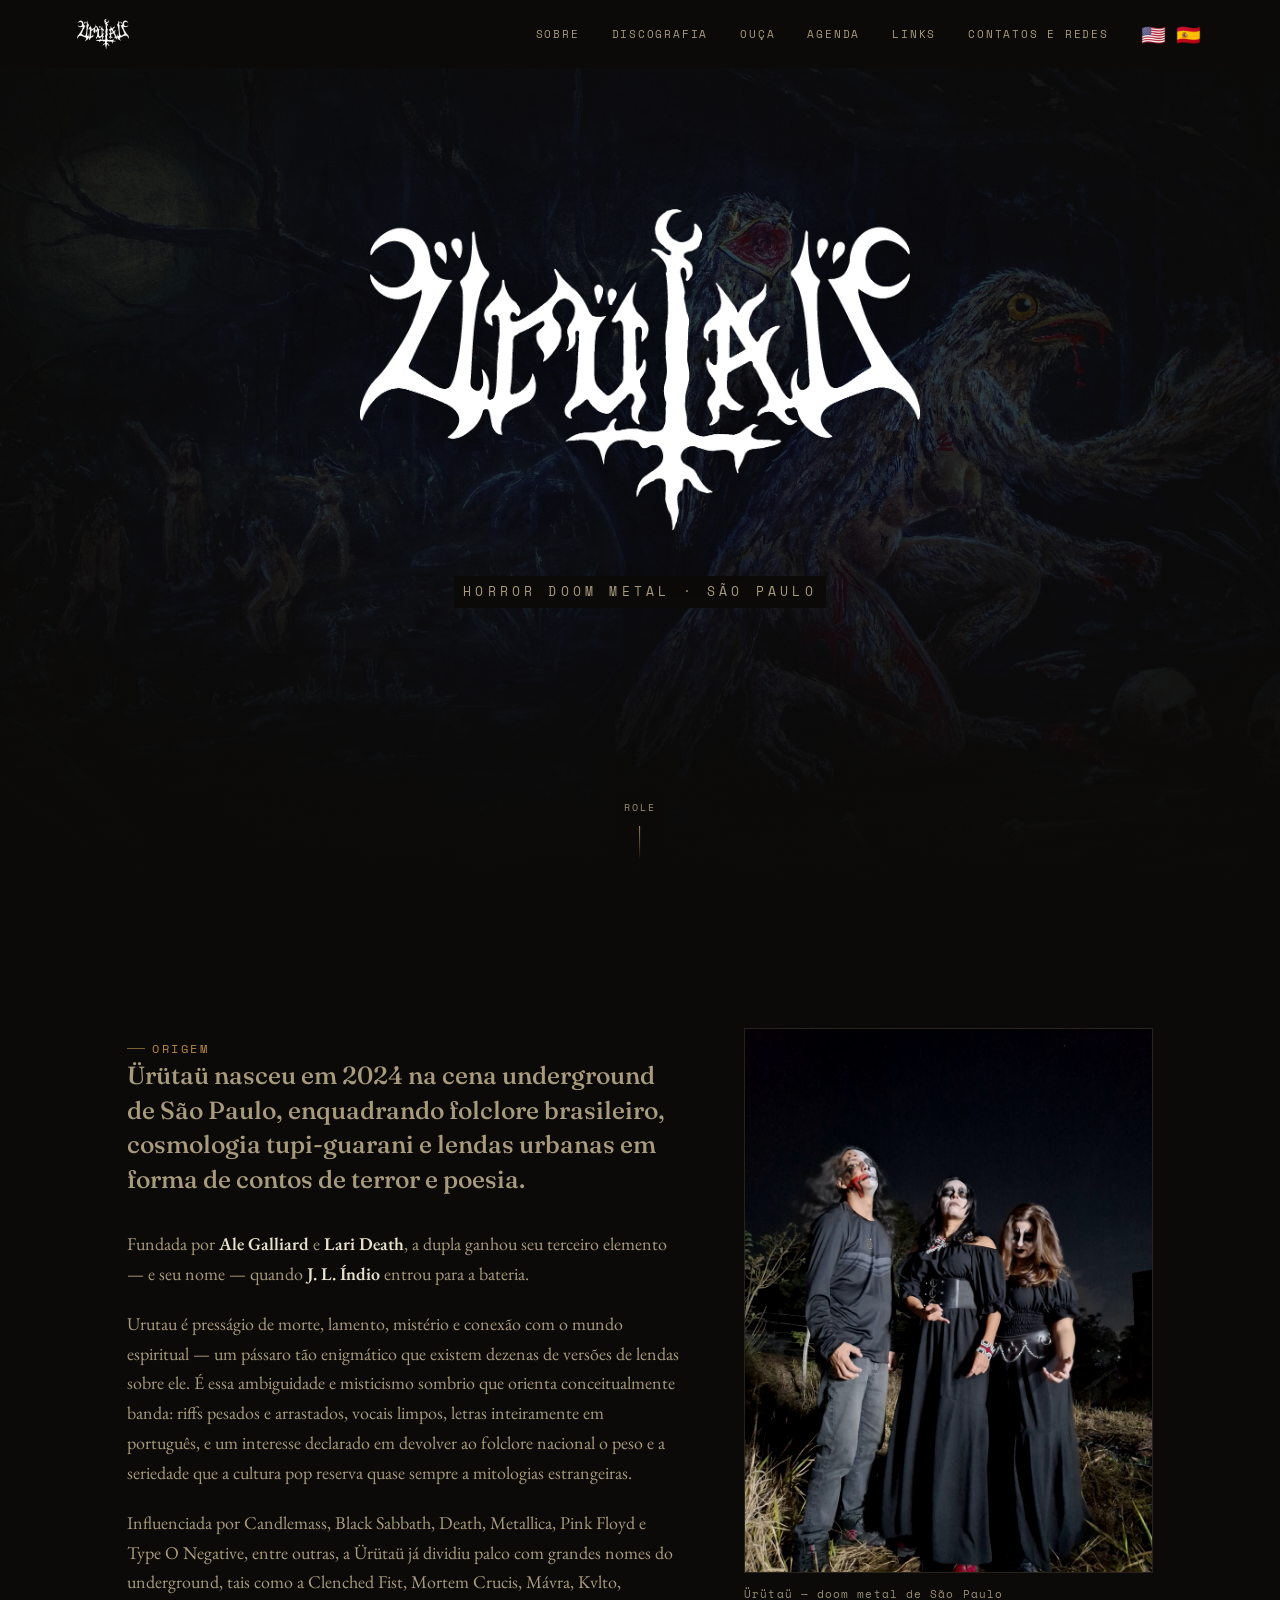
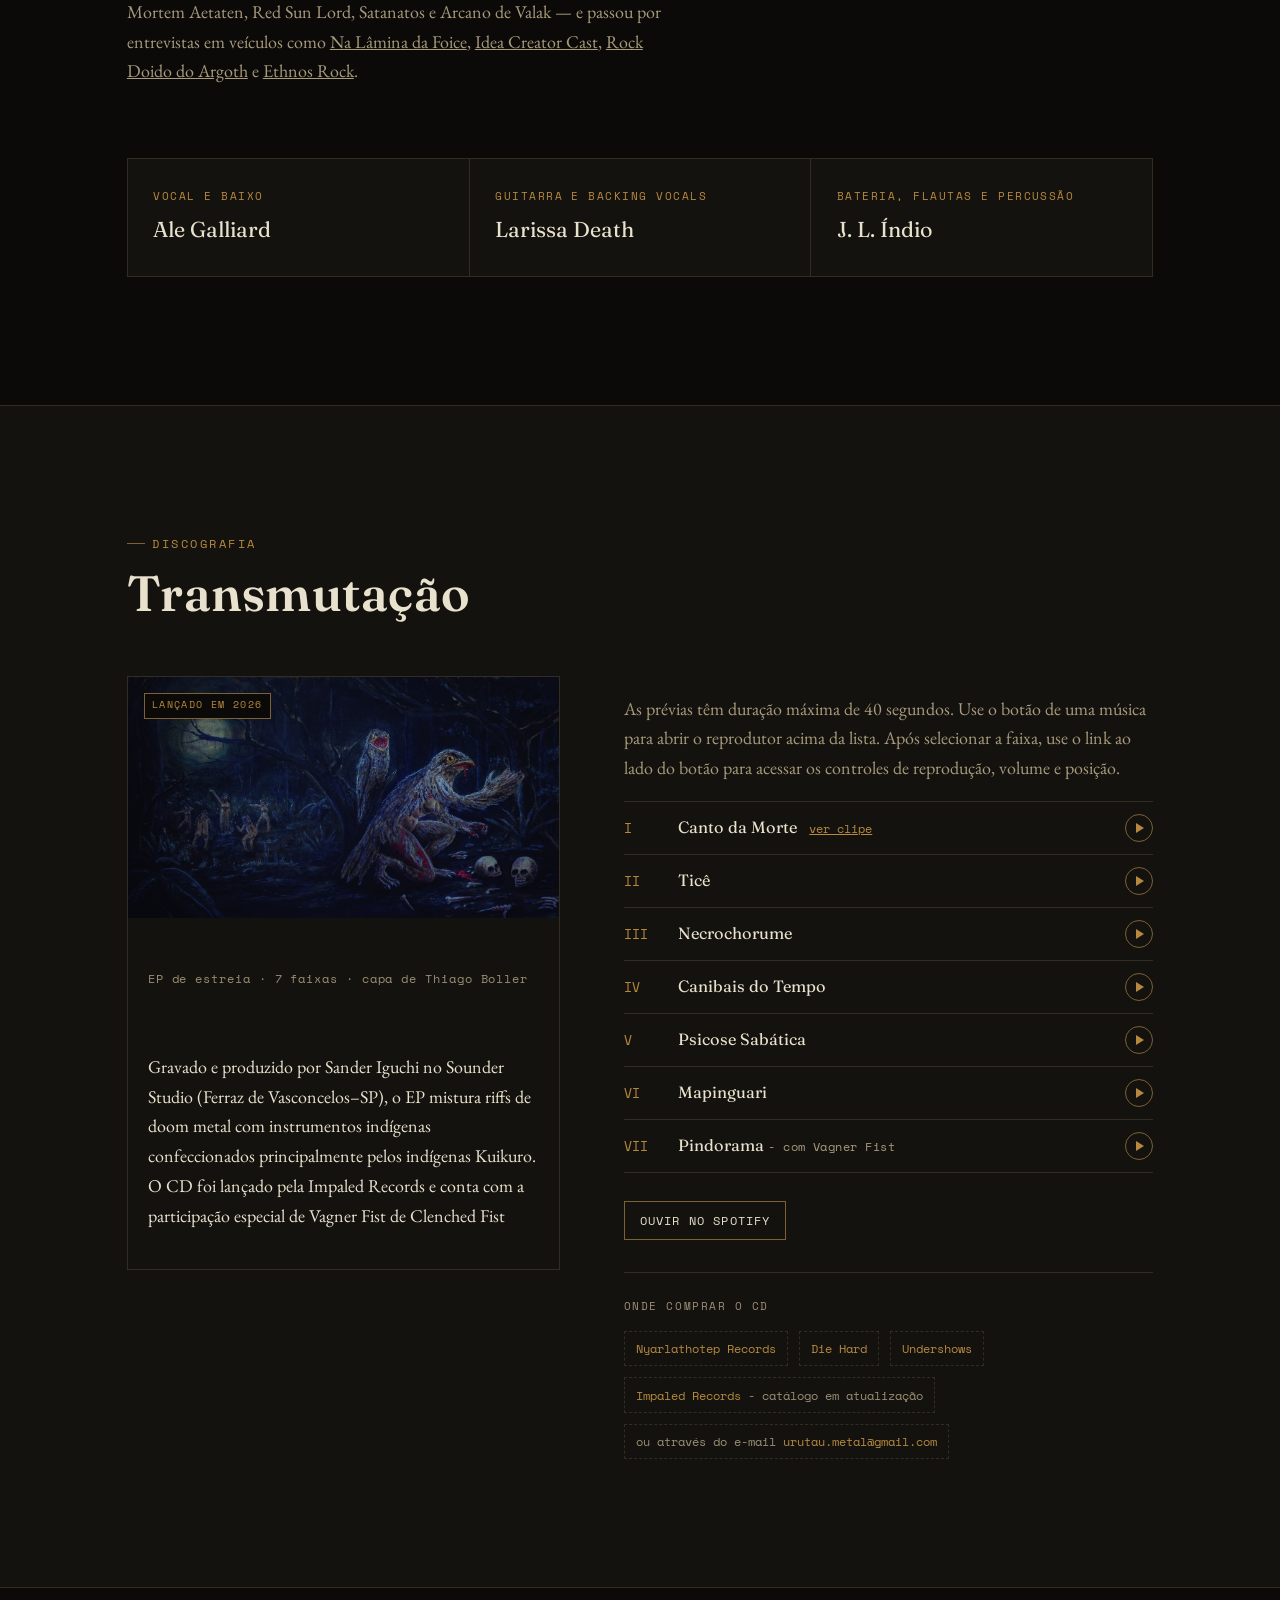
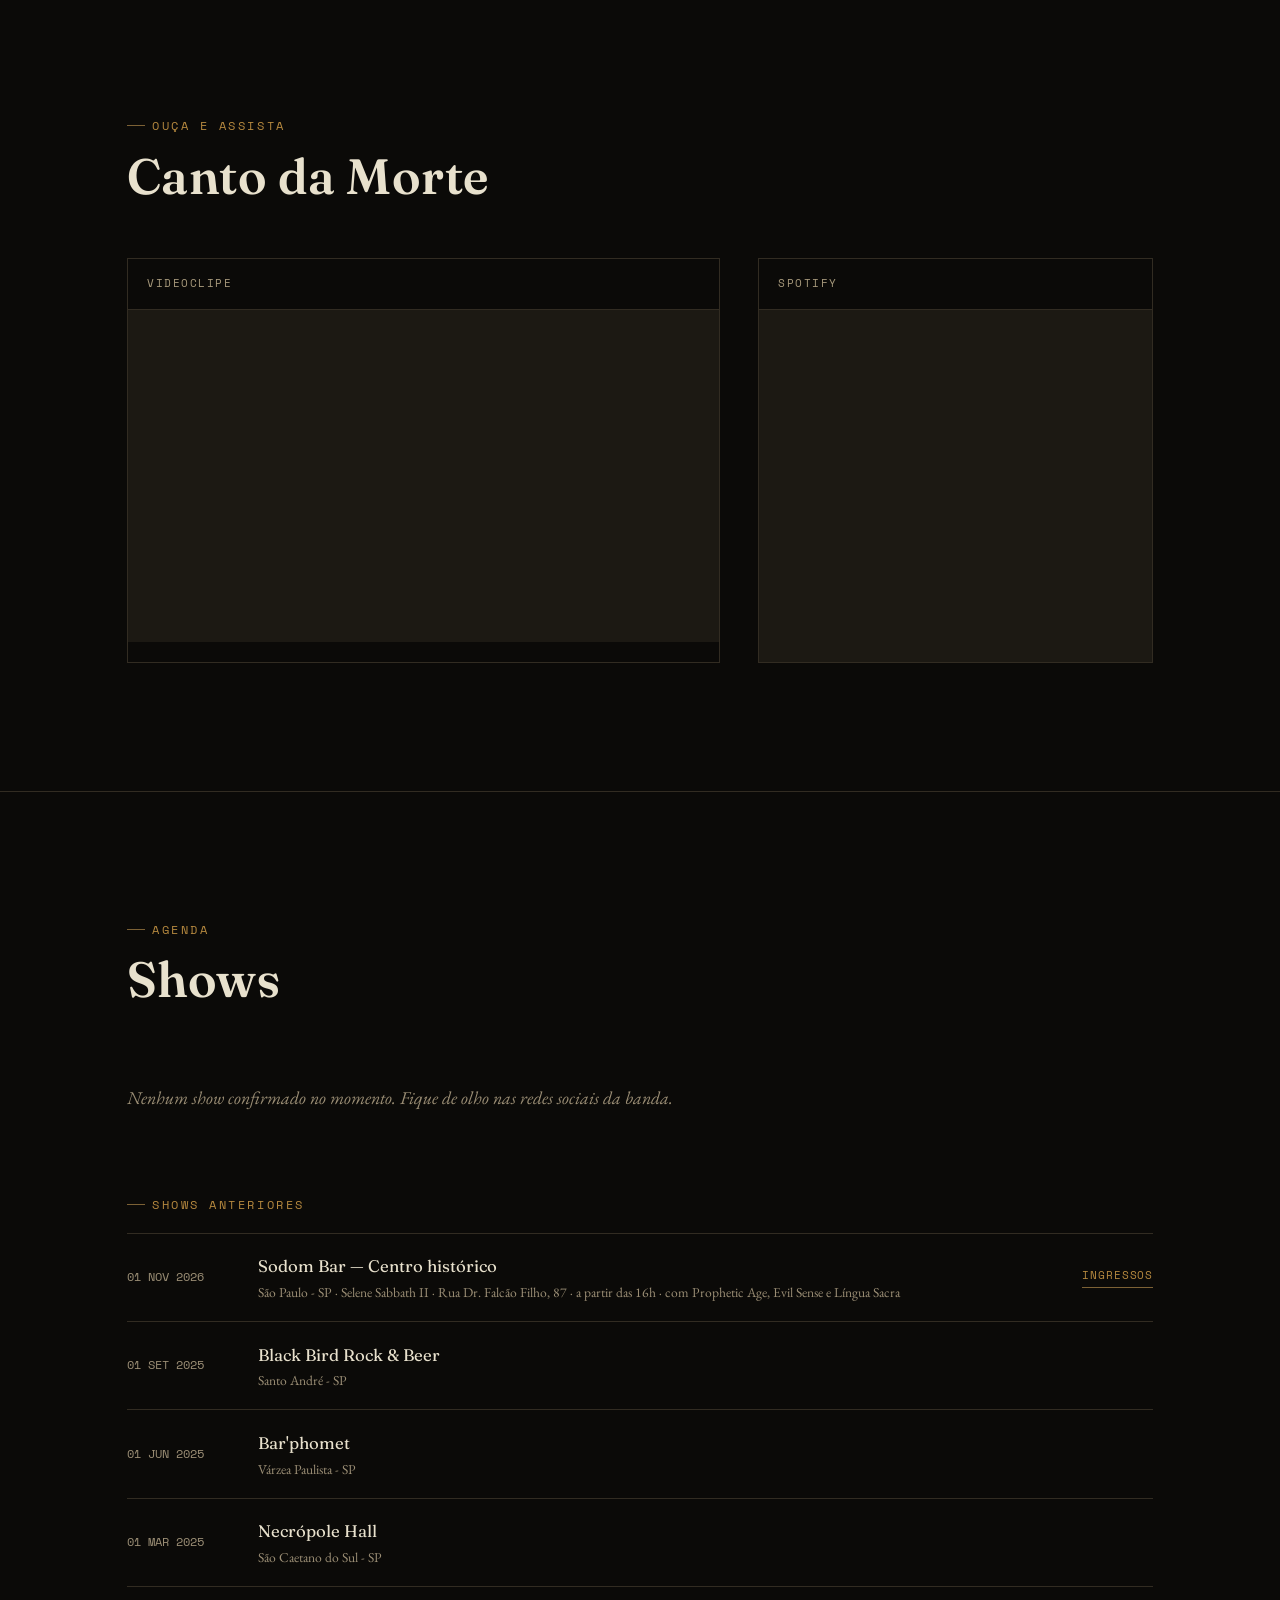
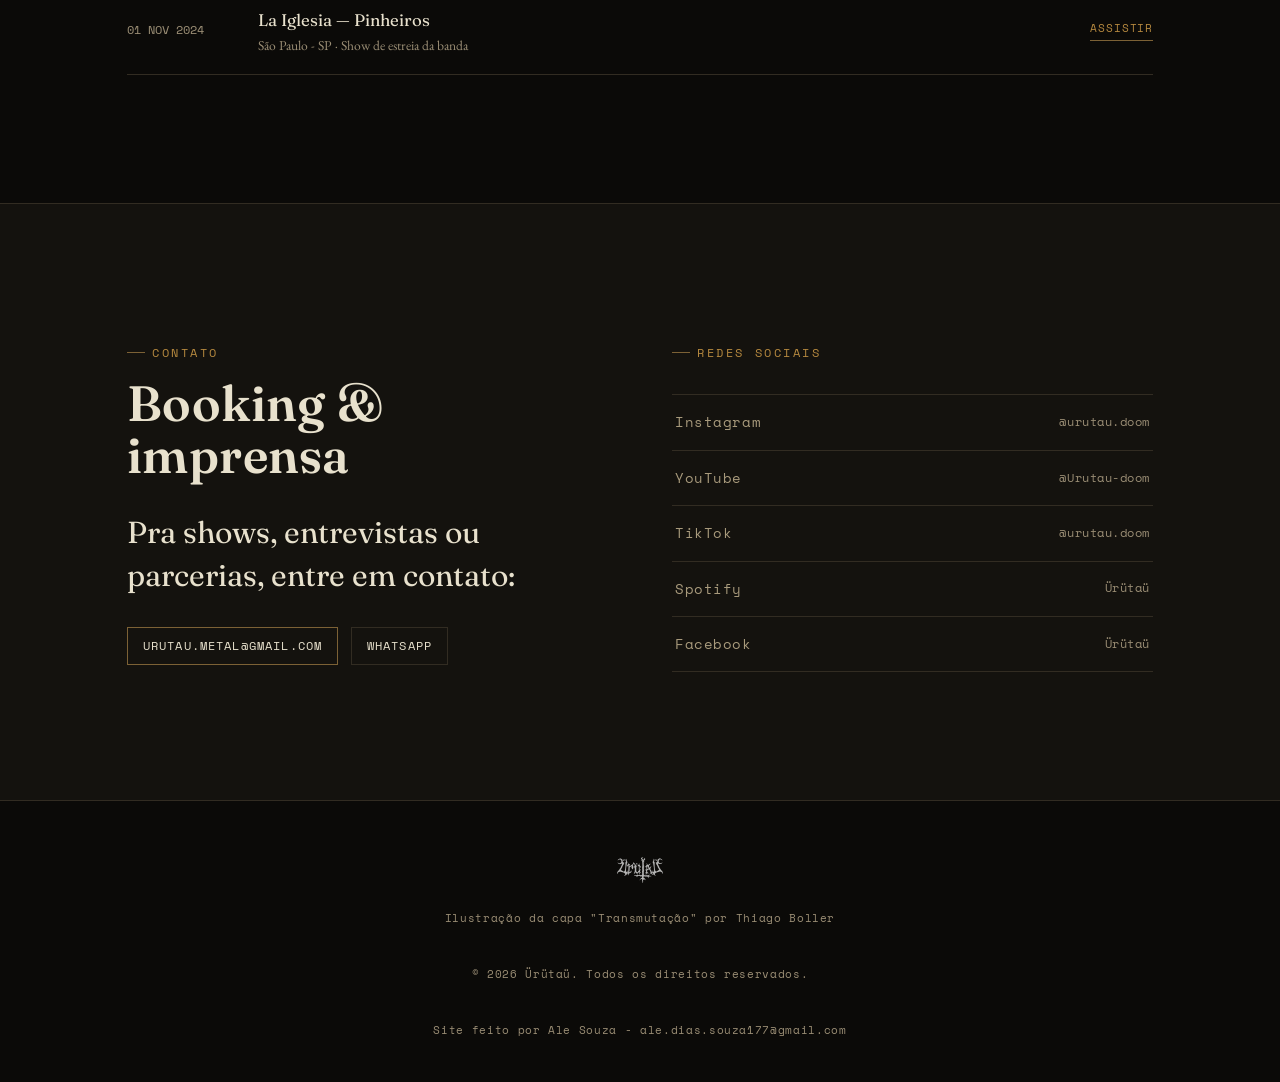
==== commit 76c38934: "Change links page" ====
--- a/index.html
+++ b/index.html
@@ -406,6 +406,7 @@
   <div class="footer__mark"><img src="assets/logo.png" alt="Logotipo da banda brasileira de horror doom metal Urutau, de São Paulo, com o nome da banda em letras estilizadas."></div>
   <p class="footer__credit">Ilustração da capa "Transmutação" por Thiago Boller</p>
   <p class="footer__copy">© <span id="year"></span> Ürütaü. Todos os direitos reservados.</p>
+  <p class="footer__copy">Site feito por Ale Souza - <a href="mailto:ale.dias.souza177@gmail.com">ale.dias.souza177@gmail.com</a></p>
 </footer>
 
 <script src="data/shows.js"></script>
--- a/css/style.css
+++ b/css/style.css
@@ -878,6 +878,17 @@
   height: 1px;
   background: var(--line);
 }
+.linkhub__group-description {
+  margin: 0 0 1rem;
+  color: var(--ink-dim);
+}
+.linkhub__item-description {
+  margin: 0;
+  padding: 0 1.3rem 1.05rem;
+  font-size: 0.9rem;
+  color: var(--ink-dim);
+  overflow-wrap: anywhere;
+}
 .linkhub__list { list-style: none; margin: 0; padding: 0; }
 .linkhub__item {
   border: 1px solid var(--line);
